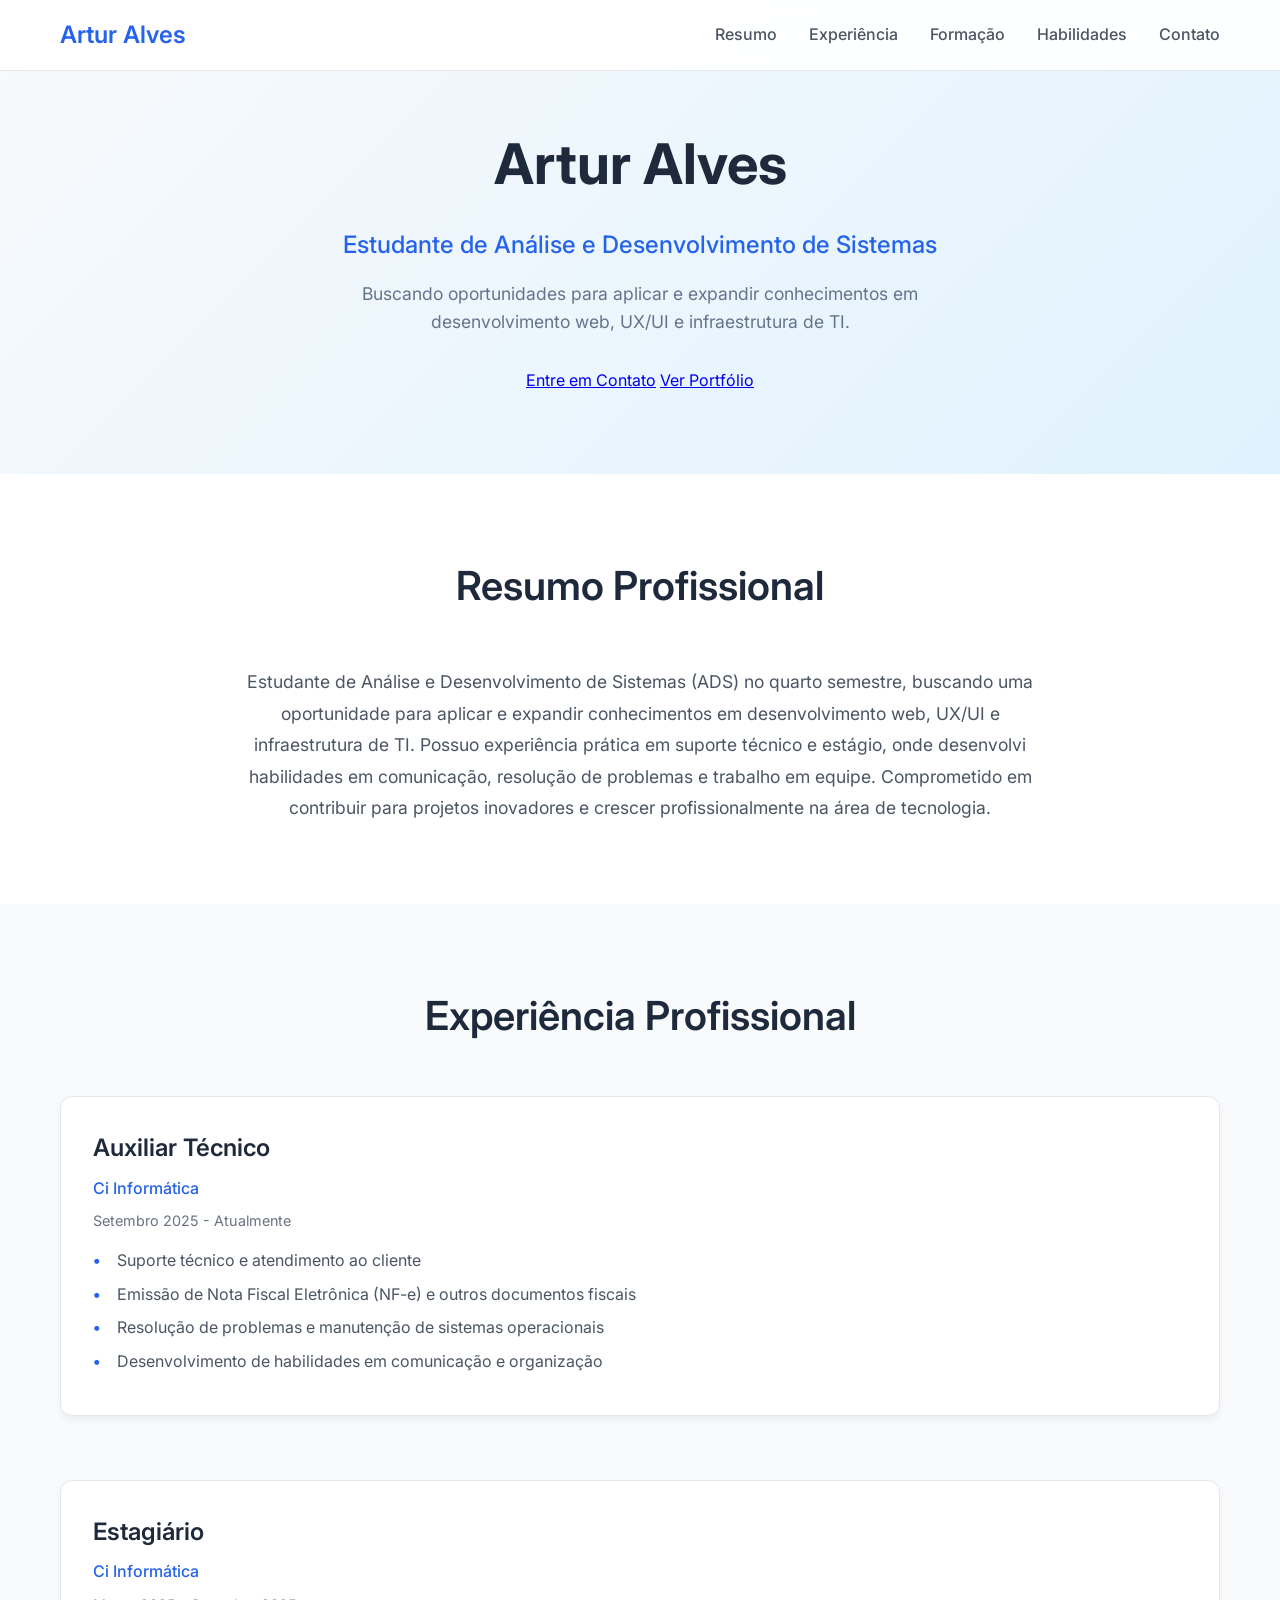
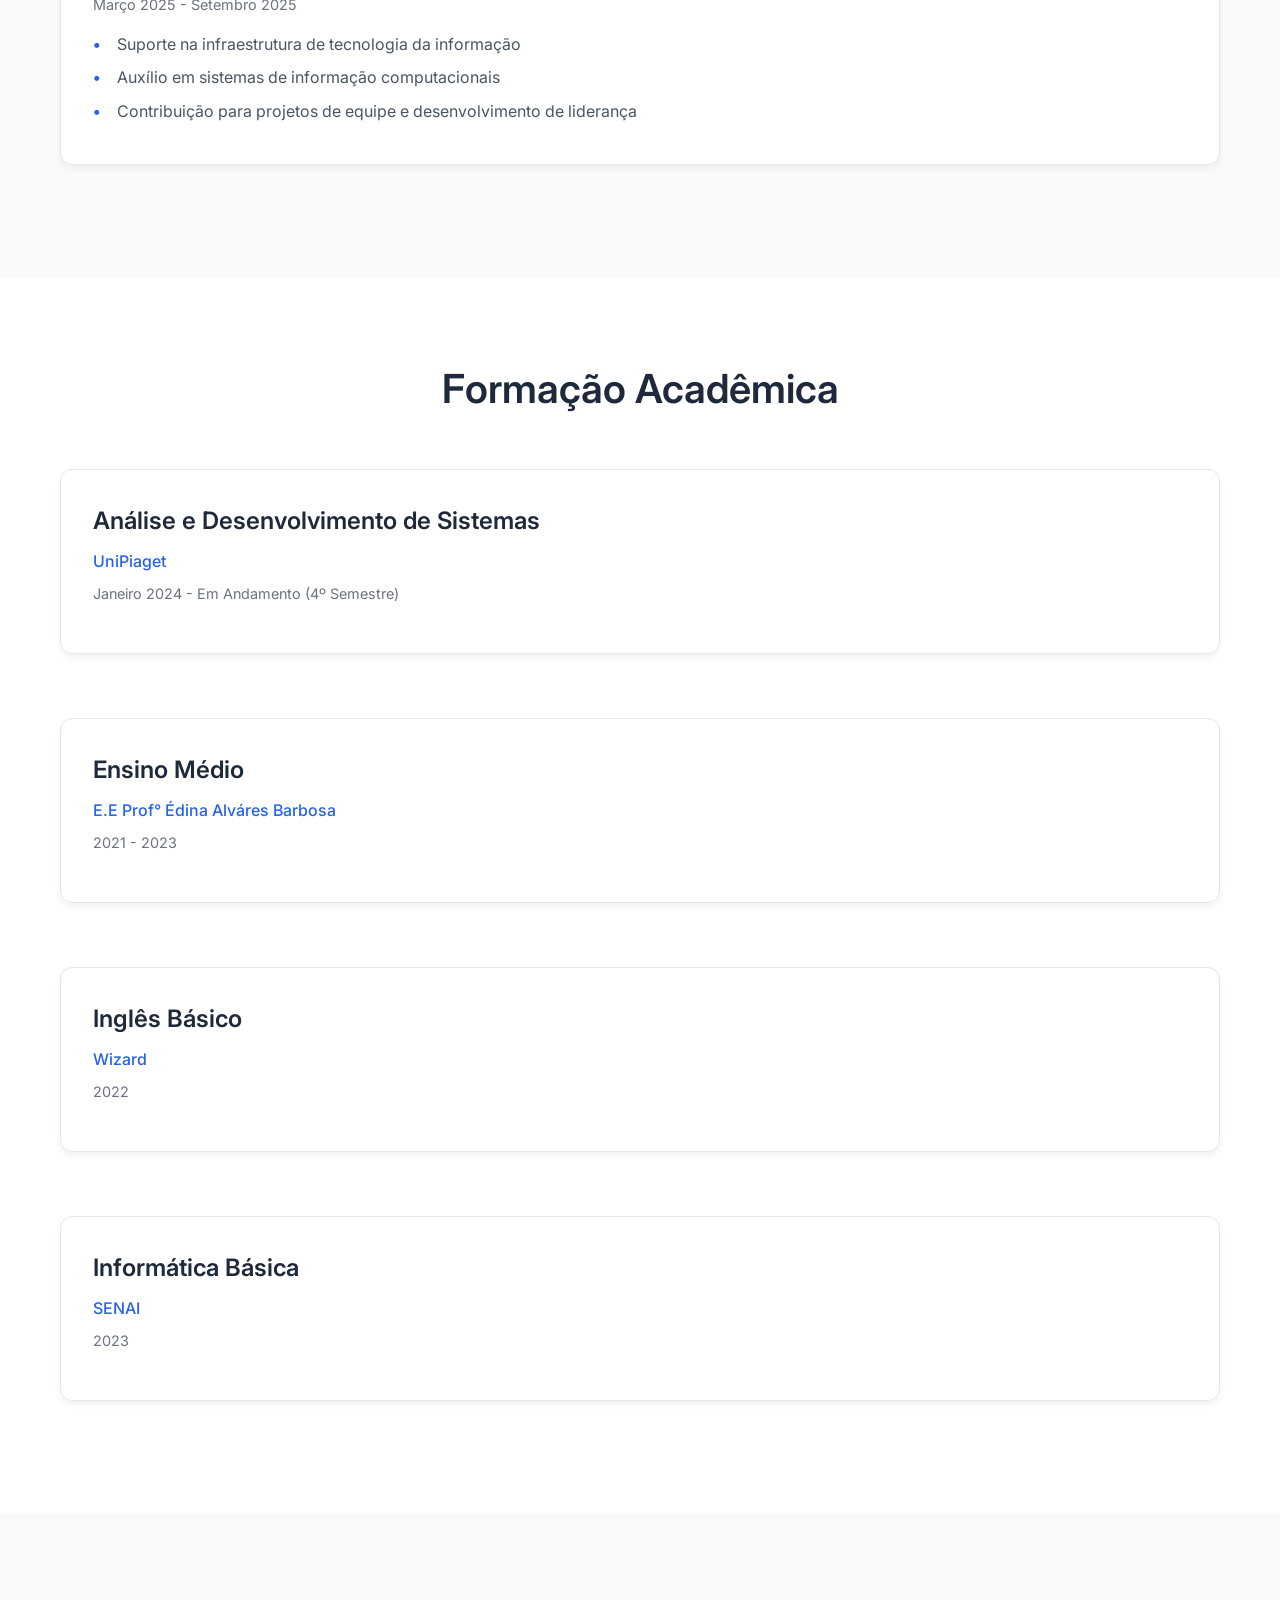
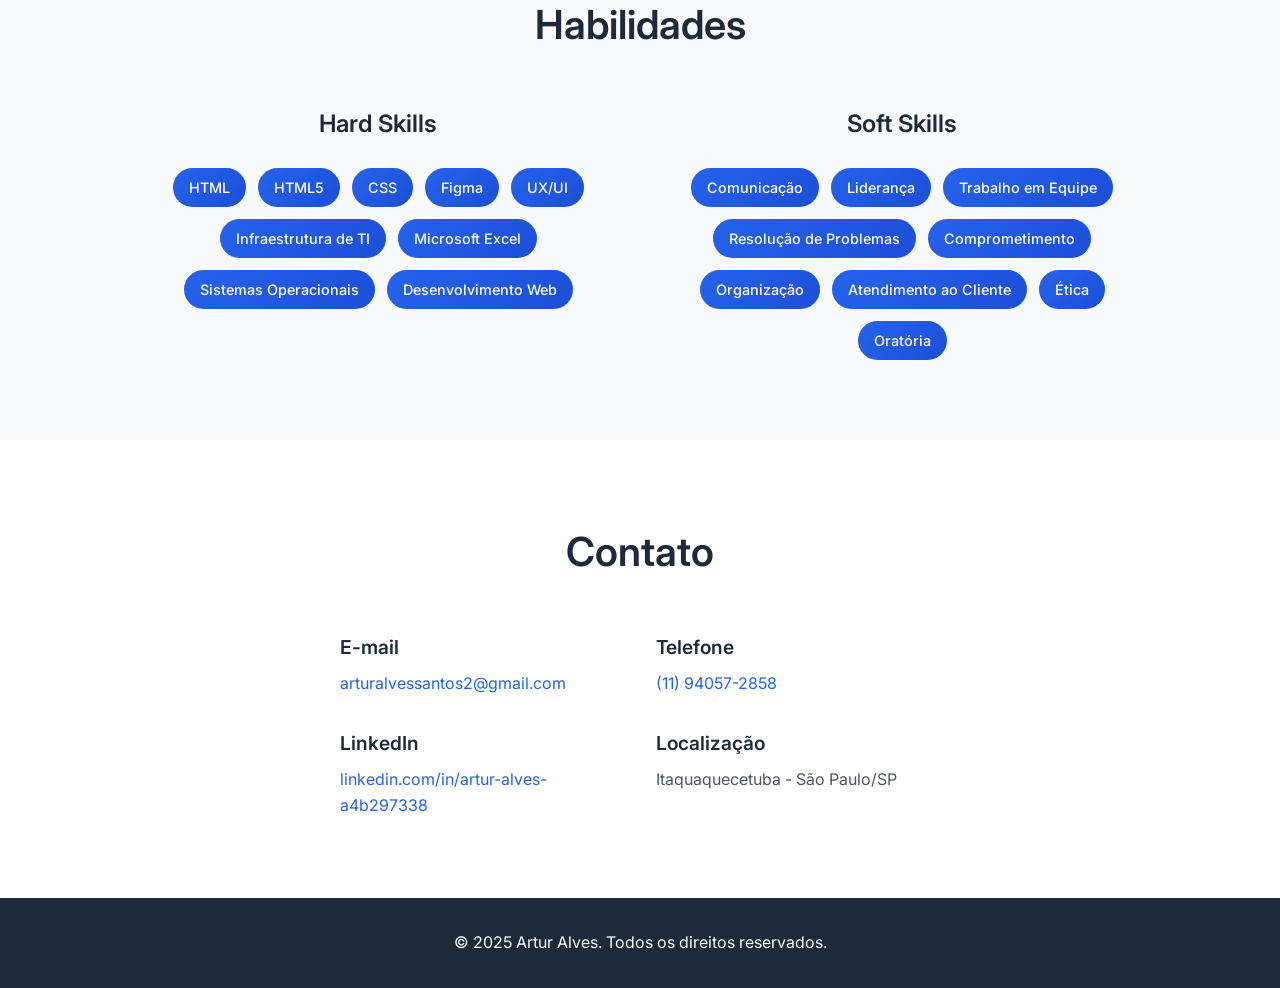
==== index.html @ bf8ddac0 "Adiciona favicon ao currículo" ====
<!DOCTYPE html>
<html lang="pt-BR">
<head>
    <meta charset="UTF-8">
    <meta name="viewport" content="width=device-width, initial-scale=1.0">
    <title>Artur Alves - Currículo</title>
    <link rel="stylesheet" href="styles.css">
    <link href="https://fonts.googleapis.com/css2?family=Inter:wght@300;400;500;600;700&display=swap" rel="stylesheet">
    <link rel="icon" type="image/png" href="favicon.png">
</head>
<body>
    <!-- Menu fixo -->
    <nav class="navbar">
        <div class="nav-container">
            <div class="nav-logo">
                <h2>Artur Alves</h2>
            </div>
            <ul class="nav-menu">
                <li class="nav-item">
                    <a href="#resumo" class="nav-link">Resumo</a>
                </li>
                <li class="nav-item">
                    <a href="#experiencia" class="nav-link">Experiência</a>
                </li>
                <li class="nav-item">
                    <a href="#formacao" class="nav-link">Formação</a>
                </li>
                <li class="nav-item">
                    <a href="#habilidades" class="nav-link">Habilidades</a>
                </li>
                <li class="nav-item">
                    <a href="#contato" class="nav-link">Contato</a>
                </li>
            </ul>
            <div class="hamburger">
                <span class="bar"></span>
                <span class="bar"></span>
                <span class="bar"></span>
            </div>
        </div>
    </nav>

    <!-- Hero Section -->
    <section class="hero">
        <div class="container">
            <div class="hero-content fade-in">
                <h1>Artur Alves</h1>
                <p class="hero-subtitle">Estudante de Análise e Desenvolvimento de Sistemas</p>
                <p class="hero-description">Buscando oportunidades para aplicar e expandir conhecimentos em desenvolvimento web, UX/UI e infraestrutura de TI.</p>
                <div class="botoes">
                    <a href="#contato" class="contato">Entre em Contato</a>
                    <a href="https://artur-source.github.io/portfolio-artur-novo/" target="_blank" class="portfolio">Ver Portfólio</a>
                </div>
        </div>
    </section>

    <!-- Resumo -->
    <section id="resumo" class="section">
        <div class="container">
            <h2 class="section-title fade-in">Resumo Profissional</h2>
            <div class="resume-content fade-in">
                <p>Estudante de Análise e Desenvolvimento de Sistemas (ADS) no quarto semestre, buscando uma oportunidade para aplicar e expandir conhecimentos em desenvolvimento web, UX/UI e infraestrutura de TI. Possuo experiência prática em suporte técnico e estágio, onde desenvolvi habilidades em comunicação, resolução de problemas e trabalho em equipe. Comprometido em contribuir para projetos inovadores e crescer profissionalmente na área de tecnologia.</p>
            </div>
        </div>
    </section>

    <!-- Experiência -->
    <section id="experiencia" class="section bg-light">
        <div class="container">
            <h2 class="section-title fade-in">Experiência Profissional</h2>
            <div class="experience-grid">
                <div class="card fade-in">
                    <div class="card-header">
                        <h3>Auxiliar Técnico</h3>
                        <span class="company">Ci Informática</span>
                        <span class="period">Setembro 2025 - Atualmente</span>
                    </div>
                    <div class="card-content">
                        <ul>
                            <li>Suporte técnico e atendimento ao cliente</li>
                            <li>Emissão de Nota Fiscal Eletrônica (NF-e) e outros documentos fiscais</li>
                            <li>Resolução de problemas e manutenção de sistemas operacionais</li>
                            <li>Desenvolvimento de habilidades em comunicação e organização</li>
                        </ul>
                    </div>
                </div>

                <div class="card fade-in">
                    <div class="card-header">
                        <h3>Estagiário</h3>
                        <span class="company">Ci Informática</span>
                        <span class="period">Março 2025 - Setembro 2025</span>
                    </div>
                    <div class="card-content">
                        <ul>
                            <li>Suporte na infraestrutura de tecnologia da informação</li>
                            <li>Auxílio em sistemas de informação computacionais</li>
                            <li>Contribuição para projetos de equipe e desenvolvimento de liderança</li>
                        </ul>
                    </div>
                </div>
            </div>
        </div>
    </section>

    <!-- Formação -->
    <section id="formacao" class="section">
        <div class="container">
            <h2 class="section-title fade-in">Formação Acadêmica</h2>
            <div class="education-grid">
                <div class="card fade-in">
                    <div class="card-header">
                        <h3>Análise e Desenvolvimento de Sistemas</h3>
                        <span class="institution">UniPiaget</span>
                        <span class="period">Janeiro 2024 - Em Andamento (4º Semestre)</span>
                    </div>
                </div>

                <div class="card fade-in">
                    <div class="card-header">
                        <h3>Ensino Médio</h3>
                        <span class="institution">E.E Prof° Édina Alváres Barbosa</span>
                        <span class="period">2021 - 2023</span>
                    </div>
                </div>

                <div class="card fade-in">
                    <div class="card-header">
                        <h3>Inglês Básico</h3>
                        <span class="institution">Wizard</span>
                        <span class="period">2022</span>
                    </div>
                </div>

                <div class="card fade-in">
                    <div class="card-header">
                        <h3>Informática Básica</h3>
                        <span class="institution">SENAI</span>
                        <span class="period">2023</span>
                    </div>
                </div>
            </div>
        </div>
    </section>

    <!-- Habilidades -->
    <section id="habilidades" class="section bg-light">
        <div class="container">
            <h2 class="section-title fade-in">Habilidades</h2>
            <div class="skills-container">
                <div class="skills-category fade-in">
                    <h3>Hard Skills</h3>
                    <div class="skills-grid">
                        <span class="skill-tag">HTML</span>
                        <span class="skill-tag">HTML5</span>
                        <span class="skill-tag">CSS</span>
                        <span class="skill-tag">Figma</span>
                        <span class="skill-tag">UX/UI</span>
                        <span class="skill-tag">Infraestrutura de TI</span>
                        <span class="skill-tag">Microsoft Excel</span>
                        <span class="skill-tag">Sistemas Operacionais</span>
                        <span class="skill-tag">Desenvolvimento Web</span>
                    </div>
                </div>

                <div class="skills-category fade-in">
                    <h3>Soft Skills</h3>
                    <div class="skills-grid">
                        <span class="skill-tag">Comunicação</span>
                        <span class="skill-tag">Liderança</span>
                        <span class="skill-tag">Trabalho em Equipe</span>
                        <span class="skill-tag">Resolução de Problemas</span>
                        <span class="skill-tag">Comprometimento</span>
                        <span class="skill-tag">Organização</span>
                        <span class="skill-tag">Atendimento ao Cliente</span>
                        <span class="skill-tag">Ética</span>
                        <span class="skill-tag">Oratória</span>
                    </div>
                </div>
            </div>
        </div>
    </section>

    <!-- Contato -->
    <section id="contato" class="section">
        <div class="container">
            <h2 class="section-title fade-in">Contato</h2>
            <div class="contact-content fade-in">
                <div class="contact-info">
                    <div class="contact-item">
                        <h3>E-mail</h3>
                        <a href="mailto:arturalvessantos2@gmail.com">arturalvessantos2@gmail.com</a>
                    </div>
                    <div class="contact-item">
                        <h3>Telefone</h3>
                        <a href="tel:+5511940572858">(11) 94057-2858</a>
                    </div>
                    <div class="contact-item">
                        <h3>LinkedIn</h3>
                        <a href="https://www.linkedin.com/in/artur-alves-a4b297338" target="_blank">linkedin.com/in/artur-alves-a4b297338</a>
                    </div>
                    <div class="contact-item">
                        <h3>Localização</h3>
                        <p>Itaquaquecetuba - São Paulo/SP</p>
                    </div>
                </div>
            </div>
        </div>
    </section>

    <!-- Rodapé -->
    <footer class="footer">
        <div class="container">
            <p>&copy; 2025 Artur Alves. Todos os direitos reservados.</p>
        </div>
    </footer>

    <script src="script.js"></script>
</body>
</html>


    <link rel="icon" type="image/png" href="favicon.png">
---- styles.css ----
/* Reset e configurações básicas */
* {
    margin: 0;
    padding: 0;
    box-sizing: border-box;
}

html {
    scroll-behavior: smooth;
}

body {
    font-family: 'Inter', -apple-system, BlinkMacSystemFont, 'Segoe UI', Roboto, sans-serif;
    line-height: 1.6;
    color: #333;
    background-color: #ffffff;
}

.container {
    max-width: 1200px;
    margin: 0 auto;
    padding: 0 20px;
}

/* Navbar */
.navbar {
    position: fixed;
    top: 0;
    width: 100%;
    background: rgba(255, 255, 255, 0.95);
    backdrop-filter: blur(10px);
    border-bottom: 1px solid #e5e7eb;
    z-index: 1000;
    transition: all 0.3s ease;
}

.nav-container {
    max-width: 1200px;
    margin: 0 auto;
    padding: 0 20px;
    display: flex;
    justify-content: space-between;
    align-items: center;
    height: 70px;
}

.nav-logo h2 {
    color: #2563eb;
    font-weight: 600;
    font-size: 1.5rem;
}

.nav-menu {
    display: flex;
    list-style: none;
    gap: 2rem;
}

.nav-link {
    text-decoration: none;
    color: #4b5563;
    font-weight: 500;
    transition: color 0.3s ease;
    position: relative;
}

.nav-link:hover {
    color: #2563eb;
}

.nav-link::after {
    content: '';
    position: absolute;
    width: 0;
    height: 2px;
    bottom: -5px;
    left: 0;
    background-color: #2563eb;
    transition: width 0.3s ease;
}

.nav-link:hover::after {
    width: 100%;
}

.hamburger {
    display: none;
    flex-direction: column;
    cursor: pointer;
}

.bar {
    width: 25px;
    height: 3px;
    background-color: #333;
    margin: 3px 0;
    transition: 0.3s;
}

/* Hero Section */
.hero {
    background: linear-gradient(135deg, #f8fafc 0%, #e0f2fe 100%);
    padding: 120px 0 80px;
    text-align: center;
}

.hero-content h1 {
    font-size: 3.5rem;
    font-weight: 700;
    color: #1e293b;
    margin-bottom: 1rem;
}

.hero-subtitle {
    font-size: 1.5rem;
    color: #2563eb;
    font-weight: 500;
    margin-bottom: 1rem;
}

.hero-description {
    font-size: 1.1rem;
    color: #64748b;
    max-width: 600px;
    margin: 0 auto 2rem;
}



/* Sections */
.section {
    padding: 80px 0;
}

.bg-light {
    background-color: #f8fafc;
}

.section-title {
    font-size: 2.5rem;
    font-weight: 600;
    text-align: center;
    margin-bottom: 3rem;
    color: #1e293b;
}

/* Resume Section */
.resume-content {
    max-width: 800px;
    margin: 0 auto;
    text-align: center;
}

.resume-content p {
    font-size: 1.1rem;
    line-height: 1.8;
    color: #4b5563;
}

/* Cards */
.card {
    background: white;
    border-radius: 12px;
    padding: 2rem;
    box-shadow: 0 4px 6px rgba(0, 0, 0, 0.05);
    border: 1px solid #e5e7eb;
    transition: all 0.3s ease;
    margin-bottom: 2rem;
}

.card:hover {
    transform: translateY(-5px);
    box-shadow: 0 10px 25px rgba(0, 0, 0, 0.1);
}

.card-header h3 {
    font-size: 1.5rem;
    font-weight: 600;
    color: #1e293b;
    margin-bottom: 0.5rem;
}

.company, .institution {
    display: block;
    color: #2563eb;
    font-weight: 500;
    margin-bottom: 0.5rem;
}

.period {
    display: block;
    color: #6b7280;
    font-size: 0.9rem;
    margin-bottom: 1rem;
}

.card-content ul {
    list-style: none;
    padding-left: 0;
}

.card-content li {
    position: relative;
    padding-left: 1.5rem;
    margin-bottom: 0.5rem;
    color: #4b5563;
}

.card-content li::before {
    content: '•';
    color: #2563eb;
    position: absolute;
    left: 0;
    font-weight: bold;
}

/* Experience and Education Grids */
.experience-grid, .education-grid {
    display: grid;
    gap: 2rem;
}

/* Skills */
.skills-container {
    display: grid;
    grid-template-columns: 1fr 1fr;
    gap: 3rem;
    max-width: 1000px;
    margin: 0 auto;
}

.skills-category h3 {
    font-size: 1.5rem;
    font-weight: 600;
    color: #1e293b;
    margin-bottom: 1.5rem;
    text-align: center;
}

.skills-grid {
    display: flex;
    flex-wrap: wrap;
    gap: 0.75rem;
    justify-content: center;
}

.skill-tag {
    background: linear-gradient(135deg, #2563eb, #1d4ed8);
    color: white;
    padding: 8px 16px;
    border-radius: 20px;
    font-size: 0.9rem;
    font-weight: 500;
    transition: all 0.3s ease;
}

.skill-tag:hover {
    transform: translateY(-2px);
    box-shadow: 0 4px 12px rgba(37, 99, 235, 0.3);
}

/* Contact */
.contact-content {
    max-width: 600px;
    margin: 0 auto;
}

.contact-info {
    display: grid;
    grid-template-columns: 1fr 1fr;
    gap: 2rem;
}

.contact-item h3 {
    font-size: 1.2rem;
    font-weight: 600;
    color: #1e293b;
    margin-bottom: 0.5rem;
}

.contact-item a {
    color: #2563eb;
    text-decoration: none;
    transition: color 0.3s ease;
}

.contact-item a:hover {
    color: #1d4ed8;
    text-decoration: underline;
}

.contact-item p {
    color: #4b5563;
}

/* Footer */
.footer {
    background-color: #1e293b;
    color: white;
    text-align: center;
    padding: 2rem 0;
}

/* Animations */
.fade-in {
    opacity: 0;
    transform: translateY(30px);
    transition: all 0.6s ease;
}

.fade-in.visible {
    opacity: 1;
    transform: translateY(0);
}

/* Responsive Design */
@media (max-width: 768px) {
    .hamburger {
        display: flex;
    }

    .nav-menu {
        position: fixed;
        left: -100%;
        top: 70px;
        flex-direction: column;
        background-color: white;
        width: 100%;
        text-align: center;
        transition: 0.3s;
        box-shadow: 0 10px 27px rgba(0, 0, 0, 0.05);
        padding: 2rem 0;
    }

    .nav-menu.active {
        left: 0;
    }

    .nav-item {
        margin: 1rem 0;
    }

    .hamburger.active .bar:nth-child(2) {
        opacity: 0;
    }

    .hamburger.active .bar:nth-child(1) {
        transform: translateY(8px) rotate(45deg);
    }

    .hamburger.active .bar:nth-child(3) {
        transform: translateY(-8px) rotate(-45deg);
    }

    .hero-content h1 {
        font-size: 2.5rem;
    }

    .hero-subtitle {
        font-size: 1.2rem;
    }

    .section-title {
        font-size: 2rem;
    }

    .skills-container {
        grid-template-columns: 1fr;
        gap: 2rem;
    }

    .contact-info {
        grid-template-columns: 1fr;
        gap: 1.5rem;
    }

    .card {
        padding: 1.5rem;
    }
}

@media (max-width: 480px) {
    .container {
        padding: 0 15px;
    }

    .hero {
        padding: 100px 0 60px;
    }

    .hero-content h1 {
        font-size: 2rem;
    }

    .section {
        padding: 60px 0;
    }

    .section-title {
        font-size: 1.8rem;
        margin-bottom: 2rem;
    }

    .card {
        padding: 1rem;
    }

    .skills-grid {
        justify-content: flex-start;
    }.hero-buttons {
  display: flex;
  justify-content: center;
  gap: 12px;
  flex-wrap: wrap;
}

.hero-buttons a {
  flex: 1;
  min-width: 160px;
  max-width: 220px;
}



.hero-buttons {
  display: flex;
  justify-content: center;
  gap: 12px;
  flex-wrap: wrap;
}

.hero-buttons a {
  flex: 1;
  min-width: 160px;
  max-width: 220px;
}



.botoes {
  display: flex;
  flex-wrap: wrap;
  justify-content: center;
  gap: 12px;
}

.botoes a {
  min-width: 160px;
  text-align: center;
  padding: 12px 18px;
  border-radius: 8px;
  font-size: 16px;
  font-weight: 500;
  text-decoration: none;
  transition: 0.3s;
}

.botoes a.contato {
  background: #2563eb;
  color: #fff;
}

.botoes a.portfolio {
  border: 2px solid #2563eb;
  color: #2563eb;
}
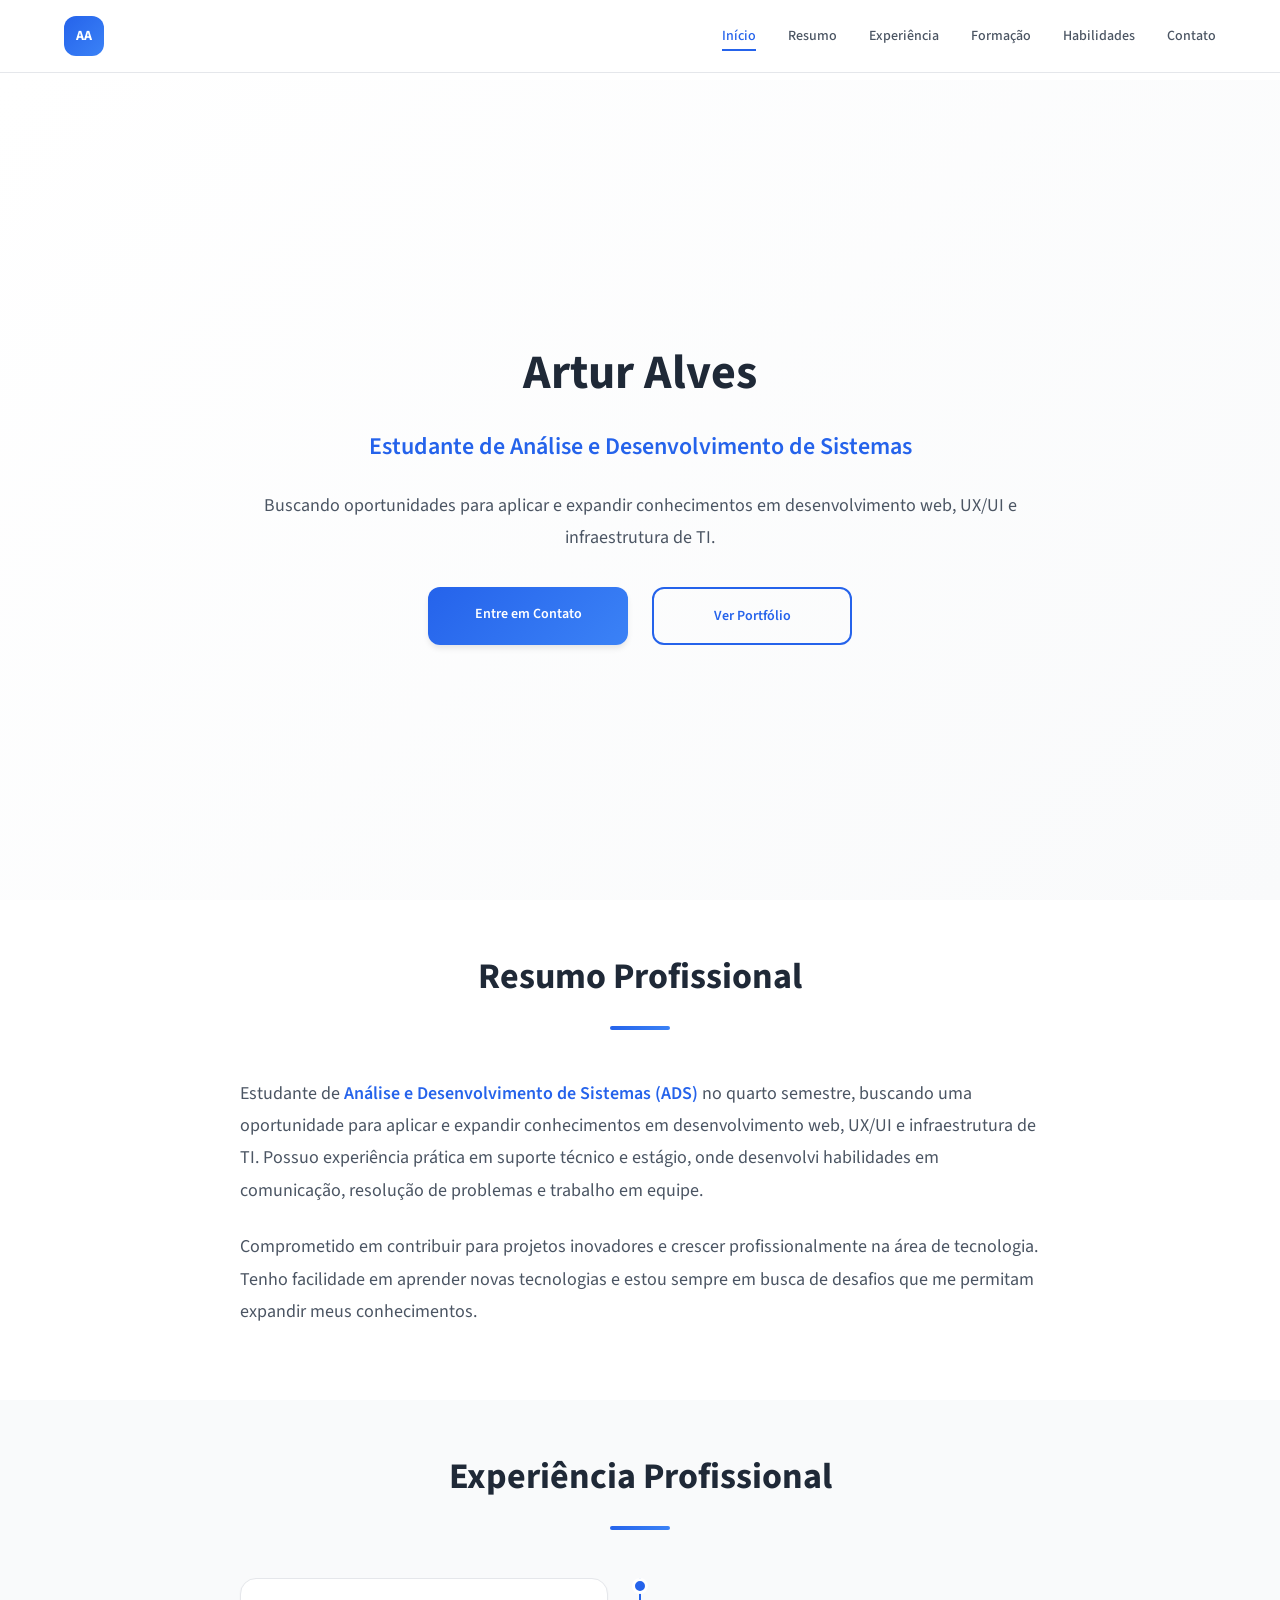
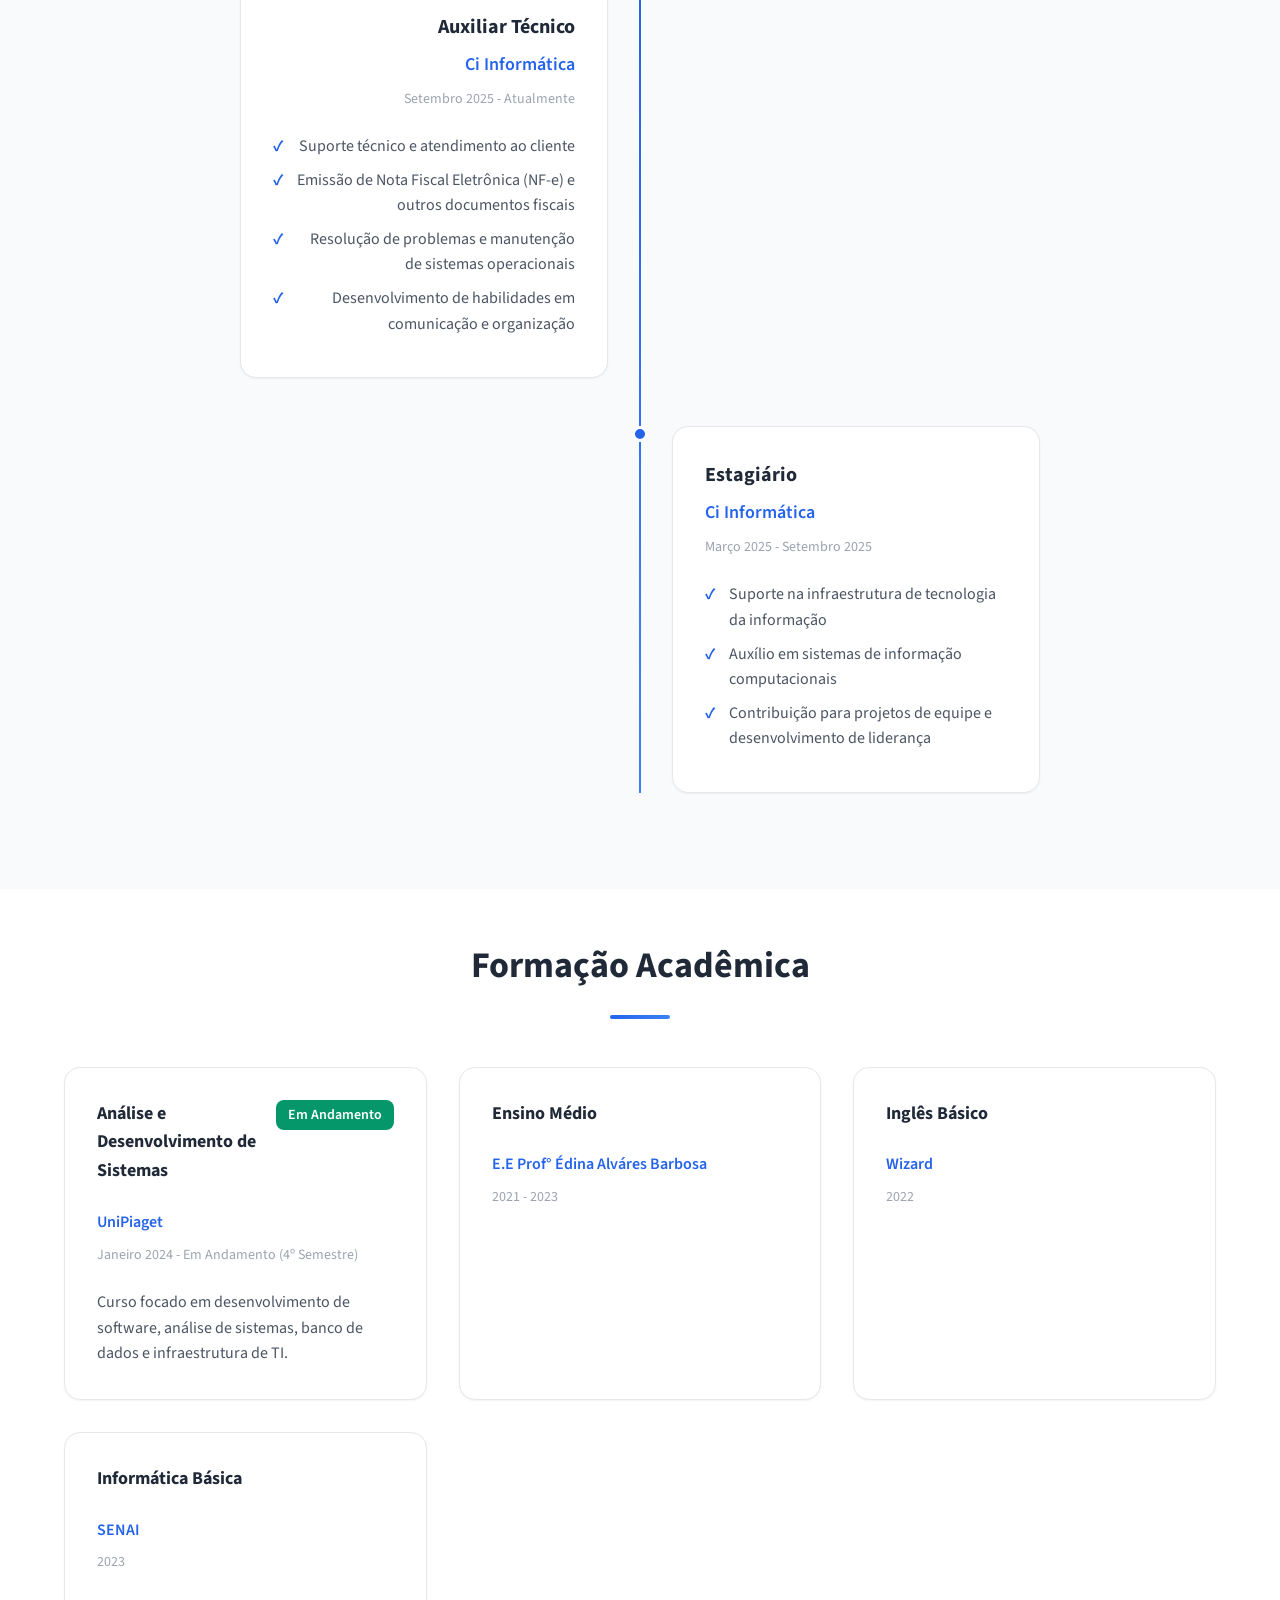
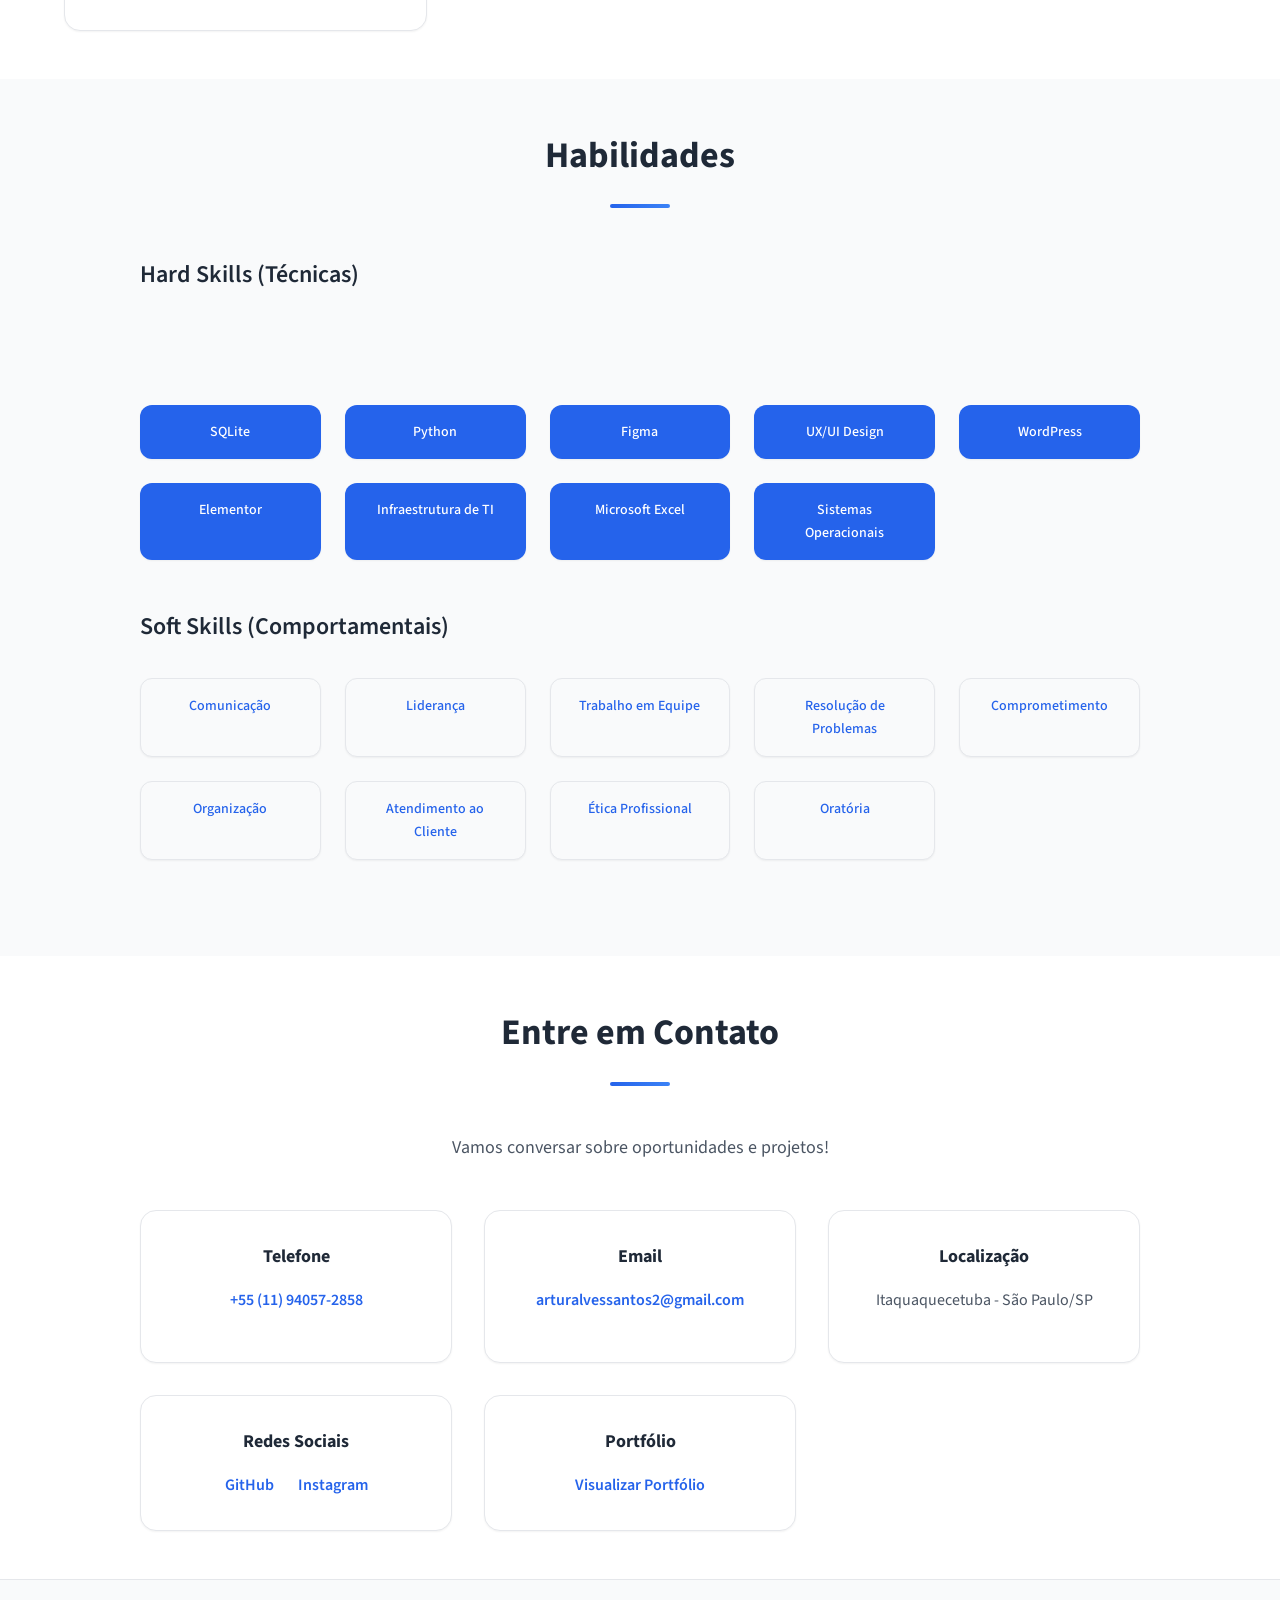
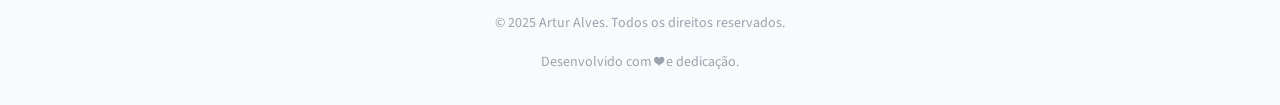
==== commit 598442f1: "Ajustes no currículo conforme arquivo ZIP fornecido" ====
--- a/index.html
+++ b/index.html
@@ -3,80 +3,105 @@
 <head>
     <meta charset="UTF-8">
     <meta name="viewport" content="width=device-width, initial-scale=1.0">
-    <title>Artur Alves - Currículo</title>
-    <link rel="stylesheet" href="styles.css">
-    <link href="https://fonts.googleapis.com/css2?family=Inter:wght@300;400;500;600;700&display=swap" rel="stylesheet">
-    <link rel="icon" type="image/png" href="favicon.png">
+    <meta name="description" content="Currículo de Artur Alves - Estudante de Análise e Desenvolvimento de Sistemas | Desenvolvedor Web">
+    <meta name="keywords" content="Currículo, Artur Alves, Desenvolvedor, ADS, Web Development, HTML, CSS, PHP">
+    <meta name="author" content="Artur Alves">
+    <title>Artur Alves - Currículo | Desenvolvedor Web</title>
+    
+    <!-- Importação de Fontes Google -->
+    <link href="https://fonts.googleapis.com/css2?family=Inter:wght@400;600;700&family=Source+Sans+3:wght@300;400;600&display=swap" rel="stylesheet">
+    
+    <!-- Estilos CSS -->
+    <link rel="stylesheet" href="curriculo-styles.css">
+    <link rel="stylesheet" href="portfolio-animations.css">
 </head>
 <body>
-    <!-- Menu fixo -->
-    <nav class="navbar">
-        <div class="nav-container">
-            <div class="nav-logo">
-                <h2>Artur Alves</h2>
-            </div>
-            <ul class="nav-menu">
-                <li class="nav-item">
+    <!-- ================================================================
+         HEADER FIXO COM NAVEGAÇÃO
+         ================================================================ -->
+    <header class="header">
+        <div class="container">
+            <div class="header-content">
+                <!-- Logo Minimalista -->
+                <a href="#inicio" class="logo">
+                    <span class="logo-text">AA</span>
+                </a>
+                
+                <!-- Botão Menu Hamburger (Mobile) -->
+                <button class="menu-toggle" aria-label="Abrir menu de navegação">
+                    <span></span>
+                    <span></span>
+                    <span></span>
+                </button>
+                
+                <!-- Navegação Principal -->
+                <nav class="nav">
+                    <a href="#inicio" class="nav-link">Início</a>
                     <a href="#resumo" class="nav-link">Resumo</a>
-                </li>
-                <li class="nav-item">
                     <a href="#experiencia" class="nav-link">Experiência</a>
-                </li>
-                <li class="nav-item">
                     <a href="#formacao" class="nav-link">Formação</a>
-                </li>
-                <li class="nav-item">
                     <a href="#habilidades" class="nav-link">Habilidades</a>
-                </li>
-                <li class="nav-item">
                     <a href="#contato" class="nav-link">Contato</a>
-                </li>
-            </ul>
-            <div class="hamburger">
-                <span class="bar"></span>
-                <span class="bar"></span>
-                <span class="bar"></span>
-            </div>
-        </div>
-    </nav>
-
-    <!-- Hero Section -->
-    <section class="hero">
-        <div class="container">
-            <div class="hero-content fade-in">
-                <h1>Artur Alves</h1>
+                </nav>
+            </div>
+        </div>
+    </header>
+
+    <!-- ================================================================
+         SEÇÃO HERO (Apresentação Principal)
+         ================================================================ -->
+    <section id="inicio" class="hero">
+        <div class="container">
+            <div class="hero-content">
+                <h1 class="hero-title">Artur Alves</h1>
                 <p class="hero-subtitle">Estudante de Análise e Desenvolvimento de Sistemas</p>
-                <p class="hero-description">Buscando oportunidades para aplicar e expandir conhecimentos em desenvolvimento web, UX/UI e infraestrutura de TI.</p>
-                <div class="botoes">
-                    <a href="#contato" class="contato">Entre em Contato</a>
-                    <a href="https://artur-source.github.io/portfolio-artur-novo/" target="_blank" class="portfolio">Ver Portfólio</a>
-                </div>
-        </div>
-    </section>
-
-    <!-- Resumo -->
-    <section id="resumo" class="section">
-        <div class="container">
-            <h2 class="section-title fade-in">Resumo Profissional</h2>
-            <div class="resume-content fade-in">
-                <p>Estudante de Análise e Desenvolvimento de Sistemas (ADS) no quarto semestre, buscando uma oportunidade para aplicar e expandir conhecimentos em desenvolvimento web, UX/UI e infraestrutura de TI. Possuo experiência prática em suporte técnico e estágio, onde desenvolvi habilidades em comunicação, resolução de problemas e trabalho em equipe. Comprometido em contribuir para projetos inovadores e crescer profissionalmente na área de tecnologia.</p>
-            </div>
-        </div>
-    </section>
-
-    <!-- Experiência -->
-    <section id="experiencia" class="section bg-light">
-        <div class="container">
-            <h2 class="section-title fade-in">Experiência Profissional</h2>
-            <div class="experience-grid">
-                <div class="card fade-in">
-                    <div class="card-header">
+                <p class="hero-description">
+                    Buscando oportunidades para aplicar e expandir conhecimentos em desenvolvimento web, UX/UI e infraestrutura de TI.
+                </p>
+                
+                <!-- Call-to-Action -->
+                <div class="hero-cta">
+                    <a href="#contato" class="btn btn-primary">Entre em Contato</a>
+                    <a href="https://artur-source.github.io/portfolio-artur-novo/" class="btn btn-secondary" target="_blank" rel="noopener noreferrer">Ver Portfólio</a>
+                </div>
+            </div>
+        </div>
+    </section>
+
+    <!-- ================================================================
+         SEÇÃO RESUMO PROFISSIONAL
+         ================================================================ -->
+    <section id="resumo" class="resumo">
+        <div class="container">
+            <h2 class="section-title">Resumo Profissional</h2>
+            
+            <div class="resumo-content">
+                <p>
+                    Estudante de <strong>Análise e Desenvolvimento de Sistemas (ADS)</strong> no quarto semestre, buscando uma oportunidade para aplicar e expandir conhecimentos em desenvolvimento web, UX/UI e infraestrutura de TI. Possuo experiência prática em suporte técnico e estágio, onde desenvolvi habilidades em comunicação, resolução de problemas e trabalho em equipe.
+                </p>
+                <p>
+                    Comprometido em contribuir para projetos inovadores e crescer profissionalmente na área de tecnologia. Tenho facilidade em aprender novas tecnologias e estou sempre em busca de desafios que me permitam expandir meus conhecimentos.
+                </p>
+            </div>
+        </div>
+    </section>
+
+    <!-- ================================================================
+         SEÇÃO EXPERIÊNCIA PROFISSIONAL
+         ================================================================ -->
+    <section id="experiencia" class="experiencia">
+        <div class="container">
+            <h2 class="section-title">Experiência Profissional</h2>
+            
+            <div class="timeline">
+                <!-- Experiência 1 -->
+                <div class="timeline-item">
+                    <div class="timeline-marker"></div>
+                    <div class="timeline-content">
                         <h3>Auxiliar Técnico</h3>
-                        <span class="company">Ci Informática</span>
-                        <span class="period">Setembro 2025 - Atualmente</span>
-                    </div>
-                    <div class="card-content">
-                        <ul>
+                        <p class="empresa">Ci Informática</p>
+                        <p class="periodo">Setembro 2025 - Atualmente</p>
+                        <ul class="responsabilidades">
                             <li>Suporte técnico e atendimento ao cliente</li>
                             <li>Emissão de Nota Fiscal Eletrônica (NF-e) e outros documentos fiscais</li>
                             <li>Resolução de problemas e manutenção de sistemas operacionais</li>
@@ -85,14 +110,14 @@
                     </div>
                 </div>
 
-                <div class="card fade-in">
-                    <div class="card-header">
+                <!-- Experiência 2 -->
+                <div class="timeline-item">
+                    <div class="timeline-marker"></div>
+                    <div class="timeline-content">
                         <h3>Estagiário</h3>
-                        <span class="company">Ci Informática</span>
-                        <span class="period">Março 2025 - Setembro 2025</span>
-                    </div>
-                    <div class="card-content">
-                        <ul>
+                        <p class="empresa">Ci Informática</p>
+                        <p class="periodo">Março 2025 - Setembro 2025</p>
+                        <ul class="responsabilidades">
                             <li>Suporte na infraestrutura de tecnologia da informação</li>
                             <li>Auxílio em sistemas de informação computacionais</li>
                             <li>Contribuição para projetos de equipe e desenvolvimento de liderança</li>
@@ -103,122 +128,154 @@
         </div>
     </section>
 
-    <!-- Formação -->
-    <section id="formacao" class="section">
-        <div class="container">
-            <h2 class="section-title fade-in">Formação Acadêmica</h2>
-            <div class="education-grid">
-                <div class="card fade-in">
-                    <div class="card-header">
+    <!-- ================================================================
+         SEÇÃO FORMAÇÃO ACADÊMICA
+         ================================================================ -->
+    <section id="formacao" class="formacao">
+        <div class="container">
+            <h2 class="section-title">Formação Acadêmica</h2>
+            
+            <div class="formacao-grid">
+                <!-- Formação 1 -->
+                <div class="formacao-card">
+                    <div class="formacao-header">
                         <h3>Análise e Desenvolvimento de Sistemas</h3>
-                        <span class="institution">UniPiaget</span>
-                        <span class="period">Janeiro 2024 - Em Andamento (4º Semestre)</span>
-                    </div>
-                </div>
-
-                <div class="card fade-in">
-                    <div class="card-header">
+                        <span class="formacao-badge">Em Andamento</span>
+                    </div>
+                    <p class="instituicao">UniPiaget</p>
+                    <p class="periodo">Janeiro 2024 - Em Andamento (4º Semestre)</p>
+                    <p class="descricao">Curso focado em desenvolvimento de software, análise de sistemas, banco de dados e infraestrutura de TI.</p>
+                </div>
+
+                <!-- Formação 2 -->
+                <div class="formacao-card">
+                    <div class="formacao-header">
                         <h3>Ensino Médio</h3>
-                        <span class="institution">E.E Prof° Édina Alváres Barbosa</span>
-                        <span class="period">2021 - 2023</span>
-                    </div>
-                </div>
-
-                <div class="card fade-in">
-                    <div class="card-header">
+                    </div>
+                    <p class="instituicao">E.E Prof° Édina Alváres Barbosa</p>
+                    <p class="periodo">2021 - 2023</p>
+                </div>
+
+                <!-- Formação 3 -->
+                <div class="formacao-card">
+                    <div class="formacao-header">
                         <h3>Inglês Básico</h3>
-                        <span class="institution">Wizard</span>
-                        <span class="period">2022</span>
-                    </div>
-                </div>
-
-                <div class="card fade-in">
-                    <div class="card-header">
+                    </div>
+                    <p class="instituicao">Wizard</p>
+                    <p class="periodo">2022</p>
+                </div>
+
+                <!-- Formação 4 -->
+                <div class="formacao-card">
+                    <div class="formacao-header">
                         <h3>Informática Básica</h3>
-                        <span class="institution">SENAI</span>
-                        <span class="period">2023</span>
-                    </div>
-                </div>
-            </div>
-        </div>
-    </section>
-
-    <!-- Habilidades -->
-    <section id="habilidades" class="section bg-light">
-        <div class="container">
-            <h2 class="section-title fade-in">Habilidades</h2>
-            <div class="skills-container">
-                <div class="skills-category fade-in">
-                    <h3>Hard Skills</h3>
+                    </div>
+                    <p class="instituicao">SENAI</p>
+                    <p class="periodo">2023</p>
+                </div>
+            </div>
+        </div>
+    </section>
+
+    <!-- ================================================================
+         SEÇÃO HABILIDADES
+         ================================================================ -->
+    <section id="habilidades" class="habilidades">
+        <div class="container">
+            <h2 class="section-title">Habilidades</h2>
+            
+            <div class="habilidades-container">
+                <!-- Hard Skills -->
+                <div class="habilidades-grupo">
+                    <h3 class="habilidades-titulo">Hard Skills (Técnicas)</h3>
                     <div class="skills-grid">
-                        <span class="skill-tag">HTML</span>
-                        <span class="skill-tag">HTML5</span>
-                        <span class="skill-tag">CSS</span>
-                        <span class="skill-tag">Figma</span>
-                        <span class="skill-tag">UX/UI</span>
-                        <span class="skill-tag">Infraestrutura de TI</span>
-                        <span class="skill-tag">Microsoft Excel</span>
-                        <span class="skill-tag">Sistemas Operacionais</span>
-                        <span class="skill-tag">Desenvolvimento Web</span>
-                    </div>
-                </div>
-
-                <div class="skills-category fade-in">
-                    <h3>Soft Skills</h3>
+                        <div class="skill-tag">HTML5</div>
+                        <div class="skill-tag">CSS3</div>
+                        <div class="skill-tag">JavaScript</div>
+                        <div class="skill-tag">PHP</div>
+                        <div class="skill-tag">MySQL</div>
+                        <div class="skill-tag">SQLite</div>
+                        <div class="skill-tag">Python</div>
+                        <div class="skill-tag">Figma</div>
+                        <div class="skill-tag">UX/UI Design</div>
+                        <div class="skill-tag">WordPress</div>
+                        <div class="skill-tag">Elementor</div>
+                        <div class="skill-tag">Infraestrutura de TI</div>
+                        <div class="skill-tag">Microsoft Excel</div>
+                        <div class="skill-tag">Sistemas Operacionais</div>
+                    </div>
+                </div>
+
+                <!-- Soft Skills -->
+                <div class="habilidades-grupo">
+                    <h3 class="habilidades-titulo">Soft Skills (Comportamentais)</h3>
                     <div class="skills-grid">
-                        <span class="skill-tag">Comunicação</span>
-                        <span class="skill-tag">Liderança</span>
-                        <span class="skill-tag">Trabalho em Equipe</span>
-                        <span class="skill-tag">Resolução de Problemas</span>
-                        <span class="skill-tag">Comprometimento</span>
-                        <span class="skill-tag">Organização</span>
-                        <span class="skill-tag">Atendimento ao Cliente</span>
-                        <span class="skill-tag">Ética</span>
-                        <span class="skill-tag">Oratória</span>
-                    </div>
-                </div>
-            </div>
-        </div>
-    </section>
-
-    <!-- Contato -->
-    <section id="contato" class="section">
-        <div class="container">
-            <h2 class="section-title fade-in">Contato</h2>
-            <div class="contact-content fade-in">
-                <div class="contact-info">
-                    <div class="contact-item">
-                        <h3>E-mail</h3>
-                        <a href="mailto:arturalvessantos2@gmail.com">arturalvessantos2@gmail.com</a>
-                    </div>
-                    <div class="contact-item">
-                        <h3>Telefone</h3>
-                        <a href="tel:+5511940572858">(11) 94057-2858</a>
-                    </div>
-                    <div class="contact-item">
-                        <h3>LinkedIn</h3>
-                        <a href="https://www.linkedin.com/in/artur-alves-a4b297338" target="_blank">linkedin.com/in/artur-alves-a4b297338</a>
-                    </div>
-                    <div class="contact-item">
-                        <h3>Localização</h3>
-                        <p>Itaquaquecetuba - São Paulo/SP</p>
-                    </div>
-                </div>
-            </div>
-        </div>
-    </section>
-
-    <!-- Rodapé -->
+                        <div class="skill-tag soft">Comunicação</div>
+                        <div class="skill-tag soft">Liderança</div>
+                        <div class="skill-tag soft">Trabalho em Equipe</div>
+                        <div class="skill-tag soft">Resolução de Problemas</div>
+                        <div class="skill-tag soft">Comprometimento</div>
+                        <div class="skill-tag soft">Organização</div>
+                        <div class="skill-tag soft">Atendimento ao Cliente</div>
+                        <div class="skill-tag soft">Ética Profissional</div>
+                        <div class="skill-tag soft">Oratória</div>
+                    </div>
+                </div>
+            </div>
+        </div>
+    </section>
+
+    <!-- ================================================================
+         SEÇÃO CONTATO
+         ================================================================ -->
+    <section id="contato" class="contato">
+        <div class="container">
+            <h2 class="section-title">Entre em Contato</h2>
+            <p class="contact-subtitle">Vamos conversar sobre oportunidades e projetos!</p>
+            
+            <div class="contact-grid">
+                <div class="contact-item">
+                    <h4>Telefone</h4>
+                    <a href="tel:+5511940572858">+55 (11) 94057-2858</a>
+                </div>
+                
+                <div class="contact-item">
+                    <h4>Email</h4>
+                    <a href="mailto:arturalvessantos2@gmail.com">arturalvessantos2@gmail.com</a>
+                </div>
+                
+                <div class="contact-item">
+                    <h4>Localização</h4>
+                    <p>Itaquaquecetuba - São Paulo/SP</p>
+                </div>
+
+                <div class="contact-item">
+                    <h4>Redes Sociais</h4>
+                    <div class="social-links">
+                        <a href="https://github.com/artur-source" target="_blank" rel="noopener noreferrer">GitHub</a>
+                        <a href="https://instagram.com/oalves.sant" target="_blank" rel="noopener noreferrer">Instagram</a>
+                    </div>
+                </div>
+
+                <div class="contact-item">
+                    <h4>Portfólio</h4>
+                    <a href="https://artur-source.github.io/portfolio-artur-novo/" target="_blank" rel="noopener noreferrer">Visualizar Portfólio</a>
+                </div>
+            </div>
+        </div>
+    </section>
+
+    <!-- ================================================================
+         FOOTER
+         ================================================================ -->
     <footer class="footer">
         <div class="container">
             <p>&copy; 2025 Artur Alves. Todos os direitos reservados.</p>
+            <p class="footer-note">Desenvolvido com <span class="heart">❤️</span> e dedicação.</p>
         </div>
     </footer>
 
-    <script src="script.js"></script>
+    <!-- Scripts -->
+    <script src="curriculo-script.js"></script>
 </body>
 </html>
-
-
-    <link rel="icon" type="image/png" href="favicon.png">
-
--- a/curriculo-styles.css
+++ b/curriculo-styles.css
@@ -0,0 +1,807 @@
+/* ====================================================================
+   CURRÍCULO PROFISSIONAL - ESTILOS COMPLETOS
+   Autor: PortfolioPro | Versão: 1.0.0
+   ==================================================================== */
+
+/* ====================================================================
+   1. RESET E VARIÁVEIS CSS (Compartilhadas com Portfólio)
+   ==================================================================== */
+
+* {
+    margin: 0;
+    padding: 0;
+    box-sizing: border-box;
+}
+
+:root {
+    /* Cores Primárias (Azul: Confiança, Tecnologia) */
+    --color-primary: #2563EB;
+    --color-primary-light: #3B82F6;
+    --color-primary-dark: #1D4ED8;
+
+    /* Cores Neutras */
+    --color-text-dark: #1F2937;
+    --color-text-medium: #4B5563;
+    --color-text-light: #9CA3AF;
+
+    /* Fundo (Modo Claro) */
+    --color-background: #FFFFFF;
+    --color-surface: #F9FAFB;
+    --color-border: #E5E7EB;
+
+    /* Cores de Feedback */
+    --color-success: #059669;
+    --color-warning: #F59E0B;
+    --color-error: #EF4444;
+
+    /* Tipografia */
+    --font-family-heading: 'Inter', sans-serif;
+    --font-family-body: 'Source Sans 3', sans-serif;
+
+    /* Tamanhos */
+    --font-size-base: 1rem;
+    --font-size-sm: 0.875rem;
+    --font-size-lg: 1.125rem;
+    --font-size-xl: 1.25rem;
+    --font-size-2xl: 1.5rem;
+    --font-size-3xl: 1.875rem;
+    --font-size-4xl: 2.25rem;
+    --font-size-5xl: 3rem;
+
+    /* Espaçamento (Base 8px) */
+    --spacing-xs: 0.5rem;
+    --spacing-sm: 1rem;
+    --spacing-md: 1.5rem;
+    --spacing-lg: 2rem;
+    --spacing-xl: 3rem;
+
+    /* Sombras */
+    --shadow-sm: 0 1px 2px 0 rgba(0, 0, 0, 0.05);
+    --shadow-md: 0 4px 6px -1px rgba(0, 0, 0, 0.1);
+    --shadow-lg: 0 10px 15px -3px rgba(0, 0, 0, 0.1);
+    --shadow-xl: 0 20px 25px -5px rgba(0, 0, 0, 0.1);
+
+    /* Transições */
+    --transition-fast: 150ms ease-in-out;
+    --transition-base: 300ms ease-in-out;
+    --transition-slow: 500ms ease-in-out;
+
+    /* Border Radius */
+    --radius-sm: 0.375rem;
+    --radius-md: 0.5rem;
+    --radius-lg: 0.75rem;
+    --radius-xl: 1rem;
+}
+
+/* Modo Escuro */
+@media (prefers-color-scheme: dark) {
+    :root {
+        --color-background: #111827;
+        --color-surface: #1F2937;
+        --color-border: #374151;
+        --color-text-dark: #F9FAFB;
+        --color-text-medium: #D1D5DB;
+        --color-text-light: #9CA3AF;
+    }
+}
+
+/* ====================================================================
+   2. ESTILOS GLOBAIS
+   ==================================================================== */
+
+html {
+    scroll-behavior: smooth;
+}
+
+body {
+    font-family: var(--font-family-body);
+    font-size: var(--font-size-base);
+    line-height: 1.6;
+    color: var(--color-text-medium);
+    background-color: var(--color-background);
+    transition: background-color var(--transition-base), color var(--transition-base);
+}
+
+.container {
+    max-width: 1200px;
+    margin: 0 auto;
+    padding: 0 var(--spacing-md);
+}
+
+/* ====================================================================
+   3. HEADER E NAVEGAÇÃO (Compartilhado com Portfólio)
+   ==================================================================== */
+
+.header {
+    position: fixed;
+    top: 0;
+    left: 0;
+    right: 0;
+    background-color: var(--color-background);
+    border-bottom: 1px solid var(--color-border);
+    z-index: 1000;
+    transition: all var(--transition-base);
+    backdrop-filter: blur(10px);
+    background-color: rgba(255, 255, 255, 0.95);
+}
+
+@media (prefers-color-scheme: dark) {
+    .header {
+        background-color: rgba(17, 24, 39, 0.95);
+    }
+}
+
+.header-content {
+    display: flex;
+    justify-content: space-between;
+    align-items: center;
+    padding: var(--spacing-sm) 0;
+}
+
+.logo {
+    display: flex;
+    align-items: center;
+    justify-content: center;
+    width: 40px;
+    height: 40px;
+    background: linear-gradient(135deg, var(--color-primary), var(--color-primary-light));
+    border-radius: var(--radius-lg);
+    text-decoration: none;
+    font-weight: 700;
+    color: white;
+    font-size: var(--font-size-sm);
+    transition: transform var(--transition-fast);
+}
+
+.logo:hover {
+    transform: scale(1.05);
+}
+
+.logo-text {
+    display: block;
+    text-align: center;
+}
+
+.nav {
+    display: flex;
+    gap: var(--spacing-lg);
+}
+
+.nav-link {
+    text-decoration: none;
+    color: var(--color-text-medium);
+    font-weight: 500;
+    font-size: var(--font-size-sm);
+    position: relative;
+    transition: color var(--transition-fast);
+}
+
+.nav-link::after {
+    content: '';
+    position: absolute;
+    bottom: -4px;
+    left: 0;
+    width: 0;
+    height: 2px;
+    background-color: var(--color-primary);
+    transition: width var(--transition-base);
+}
+
+.nav-link:hover {
+    color: var(--color-primary);
+}
+
+.nav-link:hover::after {
+    width: 100%;
+}
+
+.nav-link.active {
+    color: var(--color-primary);
+}
+
+.nav-link.active::after {
+    width: 100%;
+}
+
+.menu-toggle {
+    display: none;
+    flex-direction: column;
+    background: none;
+    border: none;
+    cursor: pointer;
+    gap: 6px;
+    padding: var(--spacing-xs);
+}
+
+.menu-toggle span {
+    width: 24px;
+    height: 2px;
+    background-color: var(--color-text-dark);
+    transition: all var(--transition-fast);
+    border-radius: 1px;
+}
+
+.menu-toggle.active span:nth-child(1) {
+    transform: rotate(45deg) translate(10px, 10px);
+}
+
+.menu-toggle.active span:nth-child(2) {
+    opacity: 0;
+}
+
+.menu-toggle.active span:nth-child(3) {
+    transform: rotate(-45deg) translate(7px, -7px);
+}
+
+@media (max-width: 768px) {
+    .menu-toggle {
+        display: flex;
+    }
+
+    .nav {
+        display: none;
+        position: absolute;
+        top: 100%;
+        left: 0;
+        right: 0;
+        flex-direction: column;
+        background-color: var(--color-background);
+        border-bottom: 1px solid var(--color-border);
+        padding: var(--spacing-md);
+        gap: var(--spacing-sm);
+    }
+
+    .nav.active {
+        display: flex;
+    }
+
+    .nav-link {
+        padding: var(--spacing-sm) 0;
+    }
+}
+
+/* ====================================================================
+   4. SEÇÃO HERO
+   ==================================================================== */
+
+.hero {
+    margin-top: 80px;
+    padding: var(--spacing-xl) var(--spacing-md);
+    background: linear-gradient(135deg, var(--color-background) 0%, var(--color-surface) 100%);
+    min-height: calc(100vh - 80px);
+    display: flex;
+    align-items: center;
+    justify-content: center;
+}
+
+.hero-content {
+    text-align: center;
+    max-width: 800px;
+}
+
+.hero-title {
+    font-size: var(--font-size-5xl);
+    font-weight: 700;
+    color: var(--color-text-dark);
+    margin-bottom: var(--spacing-sm);
+    animation: fadeInUp 0.8s ease-out;
+}
+
+.hero-subtitle {
+    font-size: var(--font-size-2xl);
+    color: var(--color-primary);
+    font-weight: 600;
+    margin-bottom: var(--spacing-md);
+    animation: fadeInUp 0.8s ease-out 0.1s both;
+}
+
+.hero-description {
+    font-size: var(--font-size-lg);
+    color: var(--color-text-medium);
+    margin-bottom: var(--spacing-lg);
+    line-height: 1.8;
+    animation: fadeInUp 0.8s ease-out 0.2s both;
+}
+
+.hero-cta {
+    display: flex;
+    gap: var(--spacing-md);
+    justify-content: center;
+    flex-wrap: wrap;
+    animation: fadeInUp 0.8s ease-out 0.3s both;
+}
+
+@media (max-width: 768px) {
+    .hero {
+        margin-top: 70px;
+        padding: var(--spacing-lg) var(--spacing-md);
+    }
+
+    .hero-title {
+        font-size: var(--font-size-4xl);
+    }
+
+    .hero-subtitle {
+        font-size: var(--font-size-xl);
+    }
+
+    .hero-description {
+        font-size: var(--font-size-base);
+    }
+
+    .hero-cta {
+        flex-direction: column;
+        gap: var(--spacing-sm);
+    }
+}
+
+/* ====================================================================
+   5. BOTÕES
+   ==================================================================== */
+
+.btn {
+    display: inline-block;
+    padding: var(--spacing-sm) var(--spacing-lg);
+    border-radius: var(--radius-lg);
+    text-decoration: none;
+    font-weight: 600;
+    font-size: var(--font-size-sm);
+    border: none;
+    cursor: pointer;
+    transition: all var(--transition-fast);
+    text-align: center;
+    min-width: 200px;
+}
+
+.btn-primary {
+    background: linear-gradient(135deg, var(--color-primary), var(--color-primary-light));
+    color: white;
+    box-shadow: var(--shadow-md);
+}
+
+.btn-primary:hover {
+    background: linear-gradient(135deg, var(--color-primary-dark), var(--color-primary));
+    box-shadow: var(--shadow-lg);
+    transform: translateY(-2px);
+}
+
+.btn-secondary {
+    background-color: transparent;
+    color: var(--color-primary);
+    border: 2px solid var(--color-primary);
+}
+
+.btn-secondary:hover {
+    background-color: var(--color-primary);
+    color: white;
+    transform: translateY(-2px);
+}
+
+@media (max-width: 768px) {
+    .btn {
+        min-width: auto;
+        width: 100%;
+    }
+}
+
+/* ====================================================================
+   6. SEÇÕES
+   ==================================================================== */
+
+section {
+    padding: var(--spacing-xl) var(--spacing-md);
+}
+
+.section-title {
+    font-size: var(--font-size-4xl);
+    font-weight: 700;
+    color: var(--color-text-dark);
+    text-align: center;
+    margin-bottom: var(--spacing-xl);
+    position: relative;
+    padding-bottom: var(--spacing-md);
+}
+
+.section-title::after {
+    content: '';
+    position: absolute;
+    bottom: 0;
+    left: 50%;
+    transform: translateX(-50%);
+    width: 60px;
+    height: 4px;
+    background: linear-gradient(90deg, var(--color-primary), var(--color-primary-light));
+    border-radius: 2px;
+}
+
+section:nth-child(even) {
+    background-color: var(--color-surface);
+}
+
+@media (max-width: 768px) {
+    section {
+        padding: var(--spacing-lg) var(--spacing-md);
+    }
+
+    .section-title {
+        font-size: var(--font-size-3xl);
+    }
+}
+
+/* ====================================================================
+   7. SEÇÃO RESUMO
+   ==================================================================== */
+
+.resumo-content {
+    max-width: 800px;
+    margin: 0 auto;
+}
+
+.resumo-content p {
+    font-size: var(--font-size-lg);
+    color: var(--color-text-medium);
+    margin-bottom: var(--spacing-md);
+    line-height: 1.8;
+}
+
+.resumo-content strong {
+    color: var(--color-primary);
+    font-weight: 600;
+}
+
+/* ====================================================================
+   8. SEÇÃO EXPERIÊNCIA (Timeline)
+   ==================================================================== */
+
+.timeline {
+    position: relative;
+    max-width: 800px;
+    margin: 0 auto;
+}
+
+.timeline::before {
+    content: '';
+    position: absolute;
+    left: 50%;
+    transform: translateX(-50%);
+    width: 2px;
+    height: 100%;
+    background: linear-gradient(180deg, var(--color-primary), var(--color-primary-light));
+}
+
+.timeline-item {
+    margin-bottom: var(--spacing-xl);
+    position: relative;
+}
+
+.timeline-item:nth-child(odd) {
+    padding-right: calc(50% + var(--spacing-lg));
+    text-align: right;
+}
+
+.timeline-item:nth-child(even) {
+    padding-left: calc(50% + var(--spacing-lg));
+}
+
+.timeline-marker {
+    position: absolute;
+    left: 50%;
+    top: 0;
+    transform: translateX(-50%);
+    width: 16px;
+    height: 16px;
+    background: var(--color-primary);
+    border: 3px solid var(--color-background);
+    border-radius: 50%;
+    z-index: 1;
+}
+
+.timeline-content {
+    background-color: var(--color-background);
+    border: 1px solid var(--color-border);
+    border-radius: var(--radius-xl);
+    padding: var(--spacing-lg);
+    box-shadow: var(--shadow-sm);
+    transition: all var(--transition-base);
+}
+
+.timeline-content:hover {
+    box-shadow: var(--shadow-lg);
+    border-color: var(--color-primary);
+}
+
+.timeline-content h3 {
+    font-size: var(--font-size-xl);
+    color: var(--color-text-dark);
+    margin-bottom: var(--spacing-xs);
+}
+
+.timeline-content .empresa {
+    color: var(--color-primary);
+    font-weight: 600;
+    font-size: var(--font-size-lg);
+    margin-bottom: var(--spacing-xs);
+}
+
+.timeline-content .periodo {
+    color: var(--color-text-light);
+    font-size: var(--font-size-sm);
+    margin-bottom: var(--spacing-md);
+}
+
+.responsabilidades {
+    list-style: none;
+    padding: 0;
+}
+
+.responsabilidades li {
+    color: var(--color-text-medium);
+    padding-left: var(--spacing-md);
+    margin-bottom: var(--spacing-xs);
+    position: relative;
+}
+
+.responsabilidades li::before {
+    content: '✓';
+    position: absolute;
+    left: 0;
+    color: var(--color-primary);
+    font-weight: bold;
+}
+
+@media (max-width: 768px) {
+    .timeline::before {
+        left: 0;
+    }
+
+    .timeline-item:nth-child(odd),
+    .timeline-item:nth-child(even) {
+        padding-left: var(--spacing-lg);
+        padding-right: 0;
+        text-align: left;
+    }
+
+    .timeline-marker {
+        left: 0;
+    }
+}
+
+/* ====================================================================
+   9. SEÇÃO FORMAÇÃO
+   ==================================================================== */
+
+.formacao-grid {
+    display: grid;
+    grid-template-columns: repeat(auto-fit, minmax(280px, 1fr));
+    gap: var(--spacing-lg);
+}
+
+.formacao-card {
+    background-color: var(--color-background);
+    border: 1px solid var(--color-border);
+    border-radius: var(--radius-xl);
+    padding: var(--spacing-lg);
+    transition: all var(--transition-base);
+    box-shadow: var(--shadow-sm);
+}
+
+.formacao-card:hover {
+    transform: translateY(-8px);
+    box-shadow: var(--shadow-lg);
+    border-color: var(--color-primary);
+}
+
+.formacao-header {
+    display: flex;
+    justify-content: space-between;
+    align-items: flex-start;
+    margin-bottom: var(--spacing-md);
+    gap: var(--spacing-sm);
+}
+
+.formacao-header h3 {
+    font-size: var(--font-size-lg);
+    color: var(--color-text-dark);
+    margin: 0;
+}
+
+.formacao-badge {
+    background-color: var(--color-success);
+    color: white;
+    padding: 0.25rem 0.75rem;
+    border-radius: var(--radius-md);
+    font-size: var(--font-size-sm);
+    font-weight: 600;
+    white-space: nowrap;
+}
+
+.formacao-card .instituicao {
+    color: var(--color-primary);
+    font-weight: 600;
+    font-size: var(--font-size-base);
+    margin-bottom: var(--spacing-xs);
+}
+
+.formacao-card .periodo {
+    color: var(--color-text-light);
+    font-size: var(--font-size-sm);
+    margin-bottom: var(--spacing-md);
+}
+
+.formacao-card .descricao {
+    color: var(--color-text-medium);
+    font-size: var(--font-size-base);
+    line-height: 1.6;
+}
+
+/* ====================================================================
+   10. SEÇÃO HABILIDADES
+   ==================================================================== */
+
+.habilidades-container {
+    max-width: 1000px;
+    margin: 0 auto;
+}
+
+.habilidades-grupo {
+    margin-bottom: var(--spacing-xl);
+}
+
+.habilidades-titulo {
+    font-size: var(--font-size-2xl);
+    color: var(--color-text-dark);
+    margin-bottom: var(--spacing-lg);
+    font-weight: 600;
+}
+
+.skills-grid {
+    display: grid;
+    grid-template-columns: repeat(auto-fit, minmax(150px, 1fr));
+    gap: var(--spacing-md);
+}
+
+.skill-tag {
+    background-color: var(--color-primary);
+    color: white;
+    padding: var(--spacing-sm) var(--spacing-md);
+    border-radius: var(--radius-lg);
+    text-align: center;
+    font-weight: 500;
+    font-size: var(--font-size-sm);
+    transition: all var(--transition-fast);
+    box-shadow: var(--shadow-sm);
+}
+
+.skill-tag:hover {
+    transform: translateY(-4px);
+    box-shadow: var(--shadow-lg);
+}
+
+.skill-tag.soft {
+    background-color: var(--color-surface);
+    color: var(--color-primary);
+    border: 1px solid var(--color-border);
+}
+
+.skill-tag.soft:hover {
+    background-color: var(--color-primary);
+    color: white;
+}
+
+/* ====================================================================
+   11. SEÇÃO CONTATO
+   ==================================================================== */
+
+.contact-subtitle {
+    text-align: center;
+    font-size: var(--font-size-lg);
+    color: var(--color-text-medium);
+    margin-bottom: var(--spacing-xl);
+}
+
+.contact-grid {
+    display: grid;
+    grid-template-columns: repeat(auto-fit, minmax(250px, 1fr));
+    gap: var(--spacing-lg);
+    max-width: 1000px;
+    margin: 0 auto;
+}
+
+.contact-item {
+    background-color: var(--color-background);
+    border: 1px solid var(--color-border);
+    border-radius: var(--radius-xl);
+    padding: var(--spacing-lg);
+    text-align: center;
+    transition: all var(--transition-base);
+    box-shadow: var(--shadow-sm);
+}
+
+.contact-item:hover {
+    transform: translateY(-8px);
+    box-shadow: var(--shadow-lg);
+    border-color: var(--color-primary);
+}
+
+.contact-item h4 {
+    font-size: var(--font-size-lg);
+    color: var(--color-text-dark);
+    margin-bottom: var(--spacing-sm);
+}
+
+.contact-item p {
+    color: var(--color-text-medium);
+    margin-bottom: var(--spacing-sm);
+}
+
+.contact-item a {
+    color: var(--color-primary);
+    text-decoration: none;
+    font-weight: 600;
+    transition: color var(--transition-fast);
+    display: inline-block;
+}
+
+.contact-item a:hover {
+    color: var(--color-primary-dark);
+}
+
+.social-links {
+    display: flex;
+    gap: var(--spacing-md);
+    justify-content: center;
+}
+
+/* ====================================================================
+   12. FOOTER
+   ==================================================================== */
+
+.footer {
+    background-color: var(--color-surface);
+    border-top: 1px solid var(--color-border);
+    padding: var(--spacing-lg) var(--spacing-md);
+    text-align: center;
+    color: var(--color-text-light);
+    font-size: var(--font-size-sm);
+}
+
+.footer-note {
+    margin-top: var(--spacing-sm);
+}
+
+.heart {
+    display: inline-block;
+    animation: heartbeat 1.5s ease-in-out infinite;
+}
+
+@keyframes heartbeat {
+    0%, 100% {
+        transform: scale(1);
+    }
+    25% {
+        transform: scale(1.1);
+    }
+    50% {
+        transform: scale(1.2);
+    }
+    75% {
+        transform: scale(1.1);
+    }
+}
+
+/* ====================================================================
+   13. ACESSIBILIDADE
+   ==================================================================== */
+
+@media (prefers-reduced-motion: reduce) {
+    * {
+        animation-duration: 0.01ms !important;
+        animation-iteration-count: 1 !important;
+        transition-duration: 0.01ms !important;
+    }
+}
+
+:focus-visible {
+    outline: 2px solid var(--color-primary);
+    outline-offset: 2px;
+}
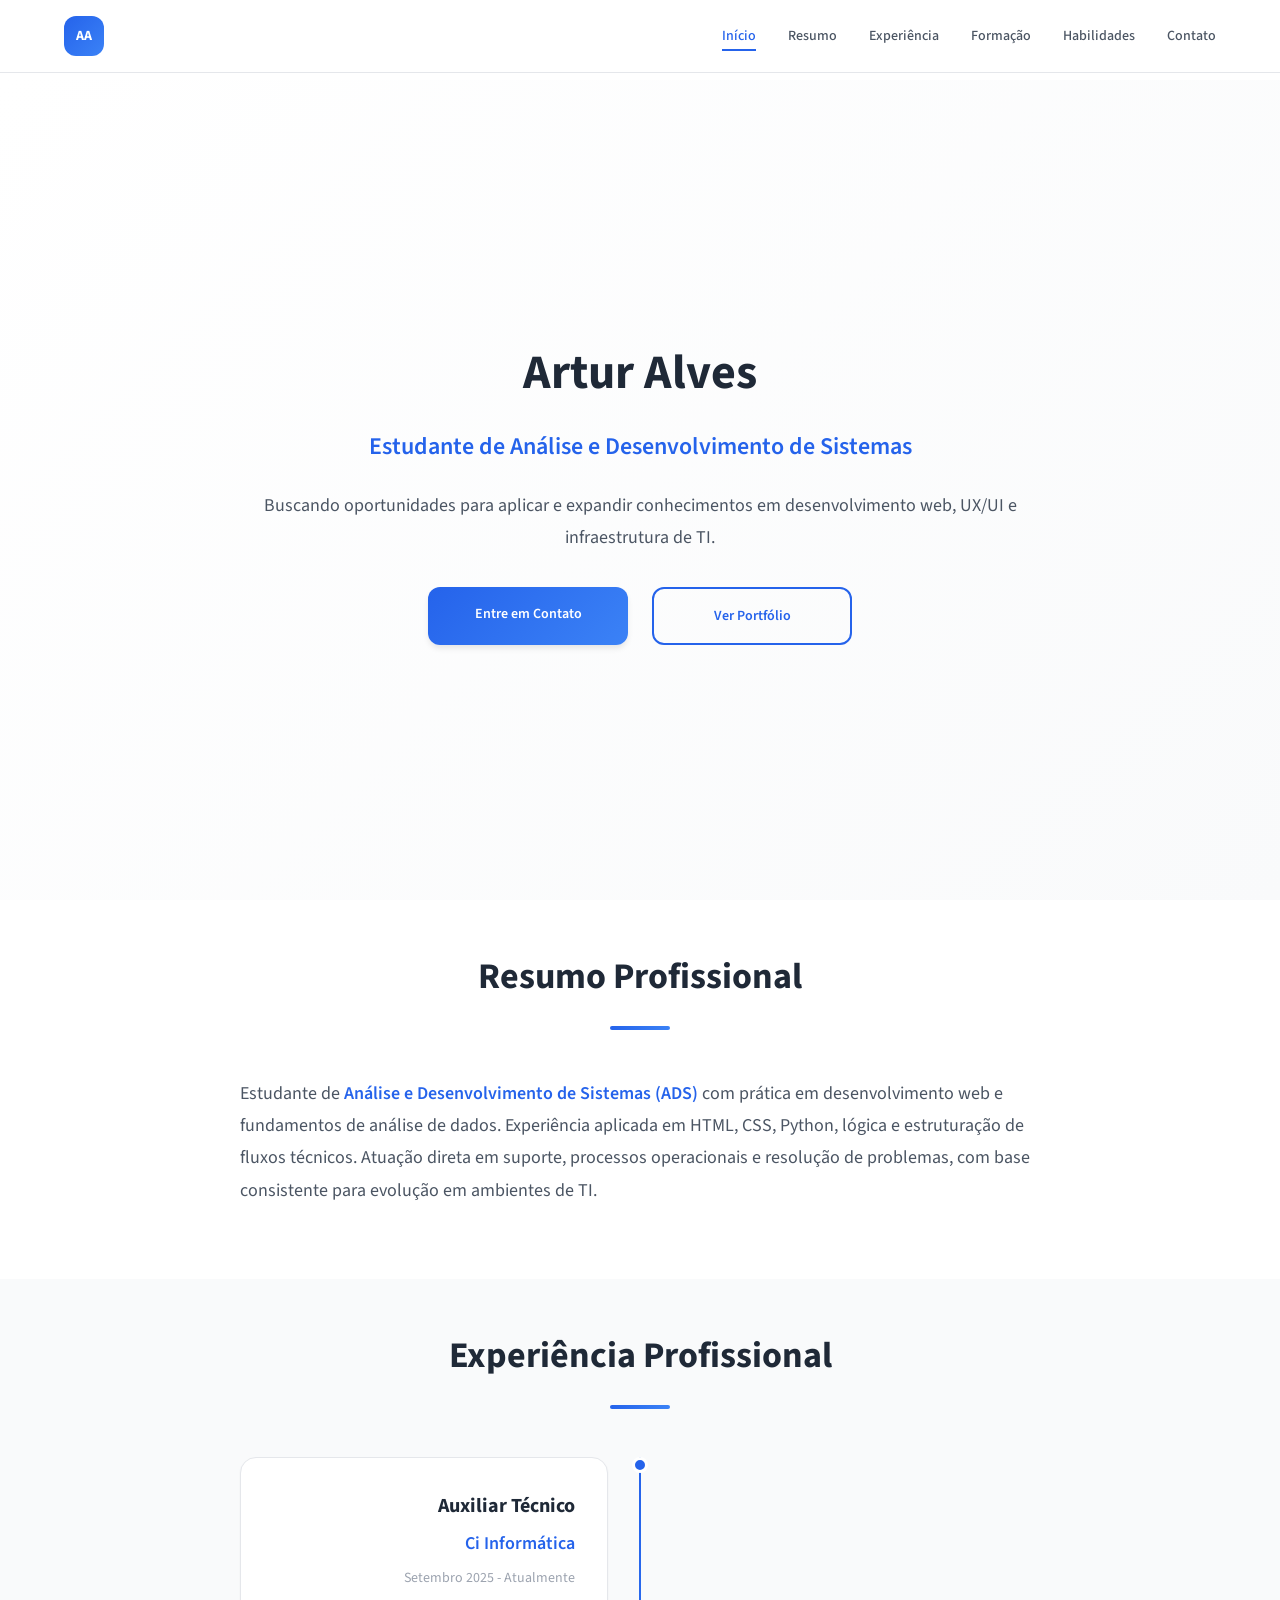
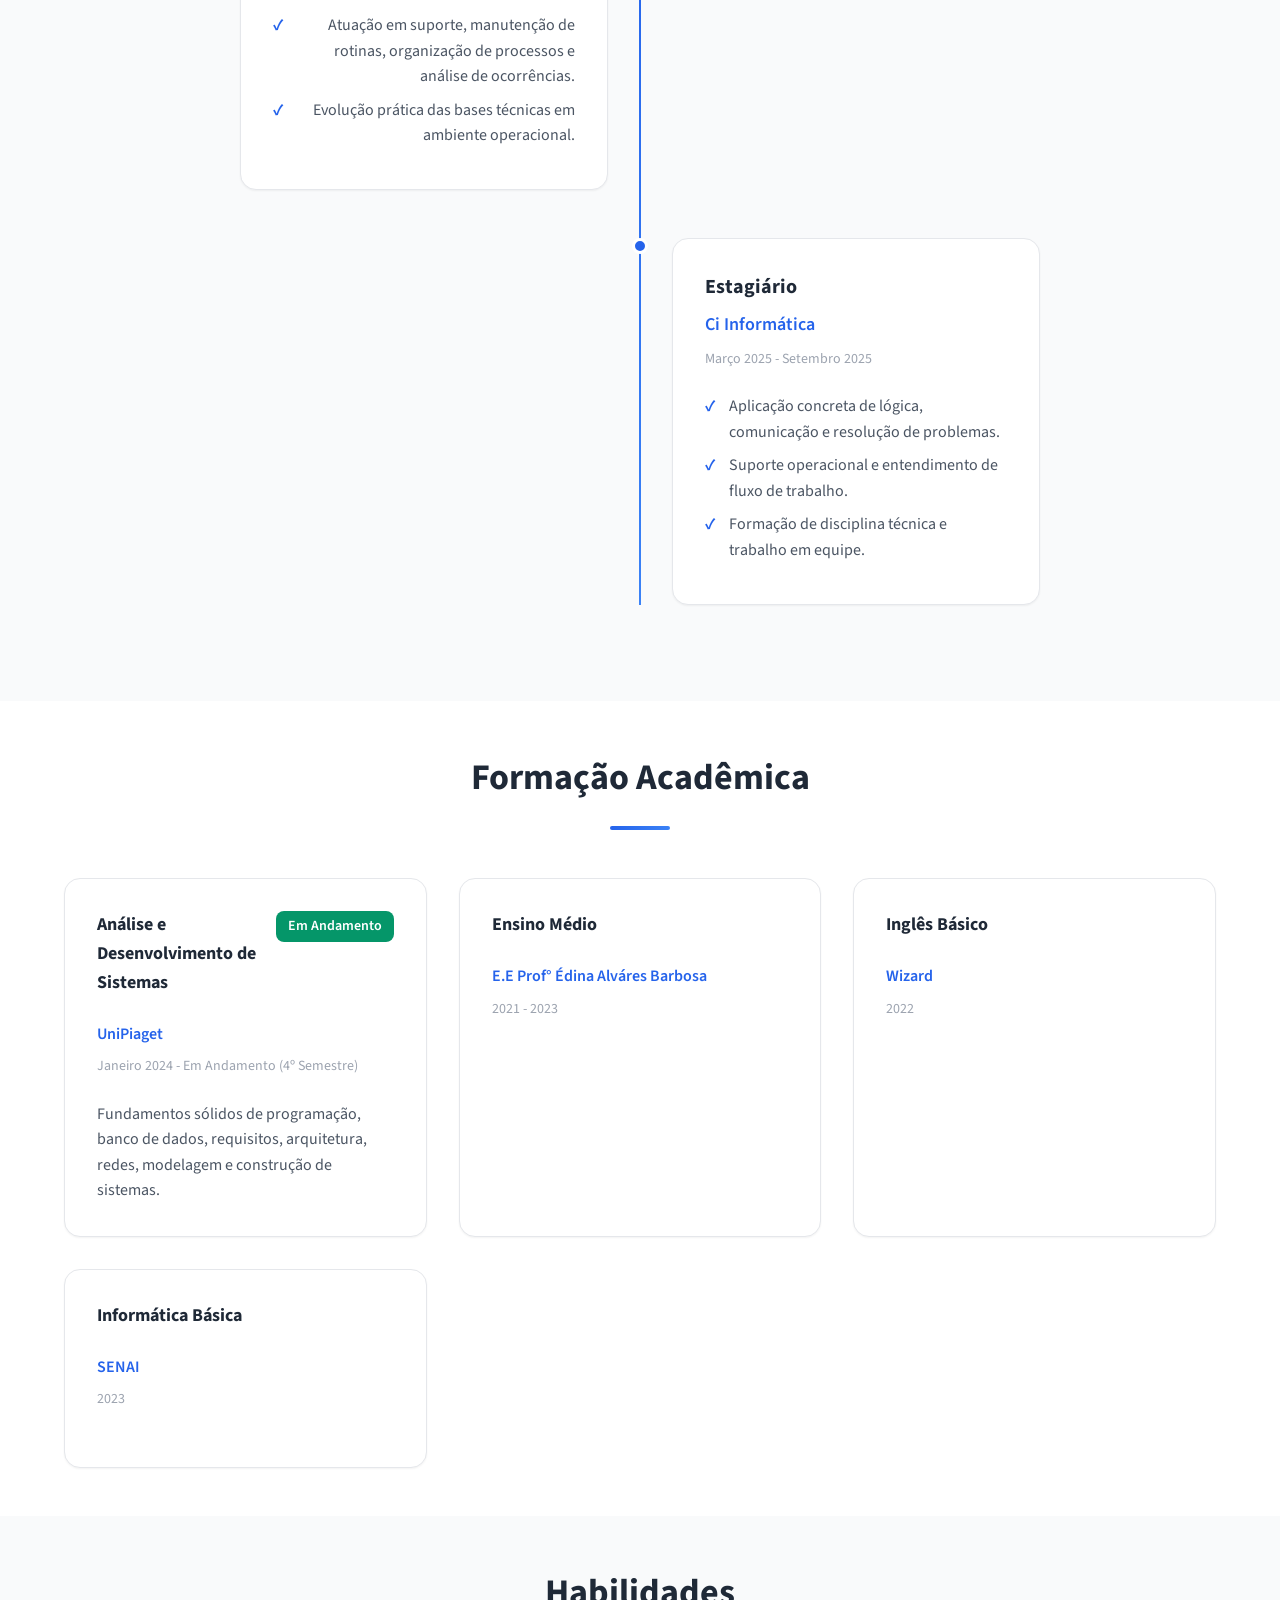
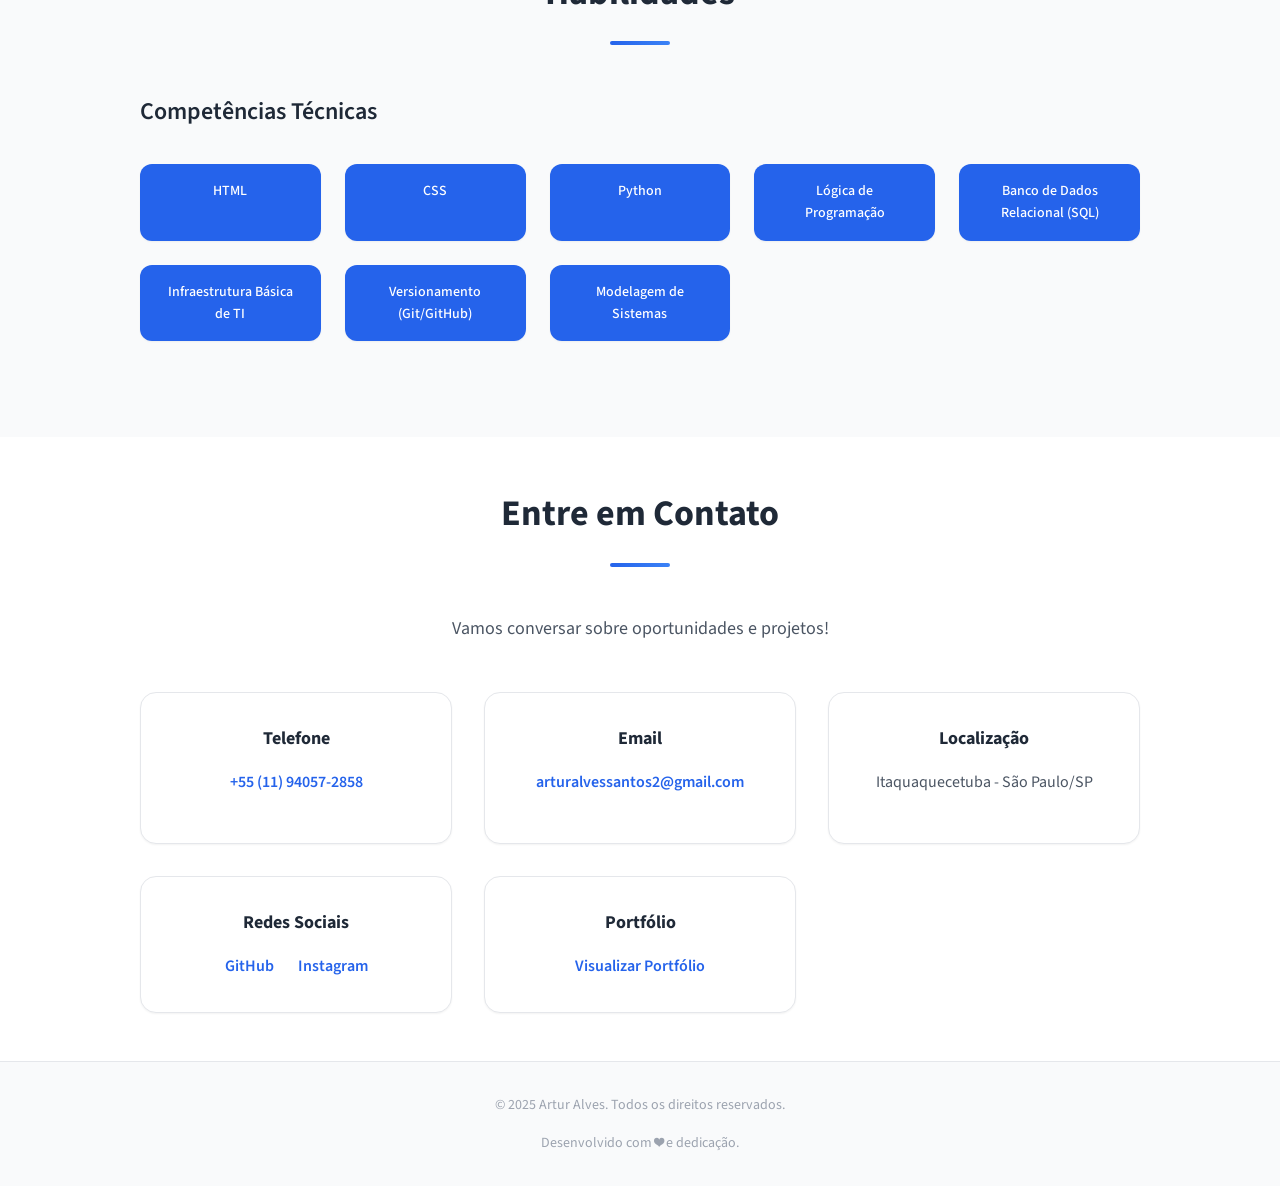
==== commit d4779250: "Refactor: Reestruturação do currículo para maior clareza operacional e foco técnico, conforme sugest" ====
--- a/index.html
+++ b/index.html
@@ -77,10 +77,7 @@
             
             <div class="resumo-content">
                 <p>
-                    Estudante de <strong>Análise e Desenvolvimento de Sistemas (ADS)</strong> no quarto semestre, buscando uma oportunidade para aplicar e expandir conhecimentos em desenvolvimento web, UX/UI e infraestrutura de TI. Possuo experiência prática em suporte técnico e estágio, onde desenvolvi habilidades em comunicação, resolução de problemas e trabalho em equipe.
-                </p>
-                <p>
-                    Comprometido em contribuir para projetos inovadores e crescer profissionalmente na área de tecnologia. Tenho facilidade em aprender novas tecnologias e estou sempre em busca de desafios que me permitam expandir meus conhecimentos.
+                    Estudante de <strong>Análise e Desenvolvimento de Sistemas (ADS)</strong> com prática em desenvolvimento web e fundamentos de análise de dados. Experiência aplicada em HTML, CSS, Python, lógica e estruturação de fluxos técnicos. Atuação direta em suporte, processos operacionais e resolução de problemas, com base consistente para evolução em ambientes de TI.
                 </p>
             </div>
         </div>
@@ -102,10 +99,8 @@
                         <p class="empresa">Ci Informática</p>
                         <p class="periodo">Setembro 2025 - Atualmente</p>
                         <ul class="responsabilidades">
-                            <li>Suporte técnico e atendimento ao cliente</li>
-                            <li>Emissão de Nota Fiscal Eletrônica (NF-e) e outros documentos fiscais</li>
-                            <li>Resolução de problemas e manutenção de sistemas operacionais</li>
-                            <li>Desenvolvimento de habilidades em comunicação e organização</li>
+                            <li>Atuação em suporte, manutenção de rotinas, organização de processos e análise de ocorrências.</li>
+                            <li>Evolução prática das bases técnicas em ambiente operacional.</li>
                         </ul>
                     </div>
                 </div>
@@ -118,9 +113,9 @@
                         <p class="empresa">Ci Informática</p>
                         <p class="periodo">Março 2025 - Setembro 2025</p>
                         <ul class="responsabilidades">
-                            <li>Suporte na infraestrutura de tecnologia da informação</li>
-                            <li>Auxílio em sistemas de informação computacionais</li>
-                            <li>Contribuição para projetos de equipe e desenvolvimento de liderança</li>
+                            <li>Aplicação concreta de lógica, comunicação e resolução de problemas.</li>
+                            <li>Suporte operacional e entendimento de fluxo de trabalho.</li>
+                            <li>Formação de disciplina técnica e trabalho em equipe.</li>
                         </ul>
                     </div>
                 </div>
@@ -144,7 +139,7 @@
                     </div>
                     <p class="instituicao">UniPiaget</p>
                     <p class="periodo">Janeiro 2024 - Em Andamento (4º Semestre)</p>
-                    <p class="descricao">Curso focado em desenvolvimento de software, análise de sistemas, banco de dados e infraestrutura de TI.</p>
+                    <p class="descricao">Fundamentos sólidos de programação, banco de dados, requisitos, arquitetura, redes, modelagem e construção de sistemas.</p>
                 </div>
 
                 <!-- Formação 2 -->
@@ -185,40 +180,18 @@
             <h2 class="section-title">Habilidades</h2>
             
             <div class="habilidades-container">
-                <!-- Hard Skills -->
+                <!-- Competências Técnicas Focadas -->
                 <div class="habilidades-grupo">
-                    <h3 class="habilidades-titulo">Hard Skills (Técnicas)</h3>
+                    <h3 class="habilidades-titulo">Competências Técnicas</h3>
                     <div class="skills-grid">
-                        <div class="skill-tag">HTML5</div>
-                        <div class="skill-tag">CSS3</div>
-                        <div class="skill-tag">JavaScript</div>
-                        <div class="skill-tag">PHP</div>
-                        <div class="skill-tag">MySQL</div>
-                        <div class="skill-tag">SQLite</div>
+                        <div class="skill-tag">HTML</div>
+                        <div class="skill-tag">CSS</div>
                         <div class="skill-tag">Python</div>
-                        <div class="skill-tag">Figma</div>
-                        <div class="skill-tag">UX/UI Design</div>
-                        <div class="skill-tag">WordPress</div>
-                        <div class="skill-tag">Elementor</div>
-                        <div class="skill-tag">Infraestrutura de TI</div>
-                        <div class="skill-tag">Microsoft Excel</div>
-                        <div class="skill-tag">Sistemas Operacionais</div>
-                    </div>
-                </div>
-
-                <!-- Soft Skills -->
-                <div class="habilidades-grupo">
-                    <h3 class="habilidades-titulo">Soft Skills (Comportamentais)</h3>
-                    <div class="skills-grid">
-                        <div class="skill-tag soft">Comunicação</div>
-                        <div class="skill-tag soft">Liderança</div>
-                        <div class="skill-tag soft">Trabalho em Equipe</div>
-                        <div class="skill-tag soft">Resolução de Problemas</div>
-                        <div class="skill-tag soft">Comprometimento</div>
-                        <div class="skill-tag soft">Organização</div>
-                        <div class="skill-tag soft">Atendimento ao Cliente</div>
-                        <div class="skill-tag soft">Ética Profissional</div>
-                        <div class="skill-tag soft">Oratória</div>
+                        <div class="skill-tag">Lógica de Programação</div>
+                        <div class="skill-tag">Banco de Dados Relacional (SQL)</div>
+                        <div class="skill-tag">Infraestrutura Básica de TI</div>
+                        <div class="skill-tag">Versionamento (Git/GitHub)</div>
+                        <div class="skill-tag">Modelagem de Sistemas</div>
                     </div>
                 </div>
             </div>
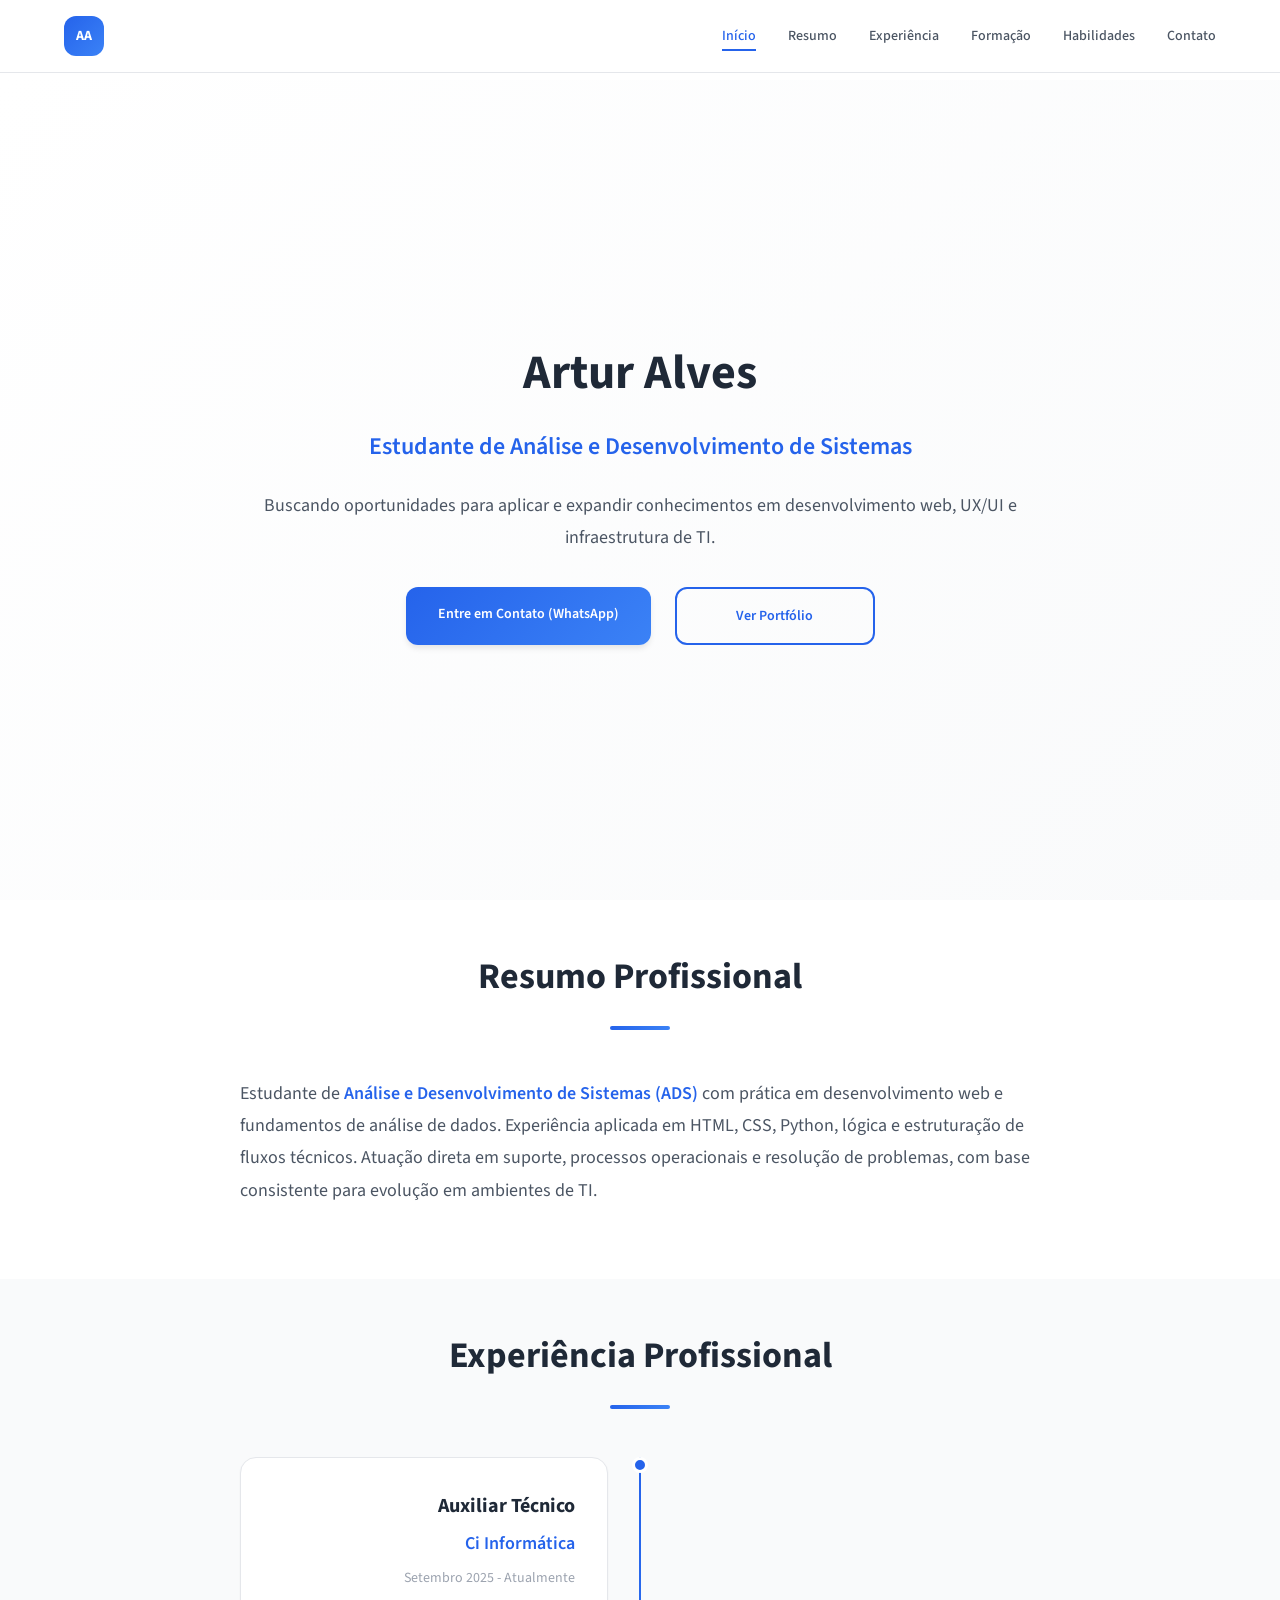
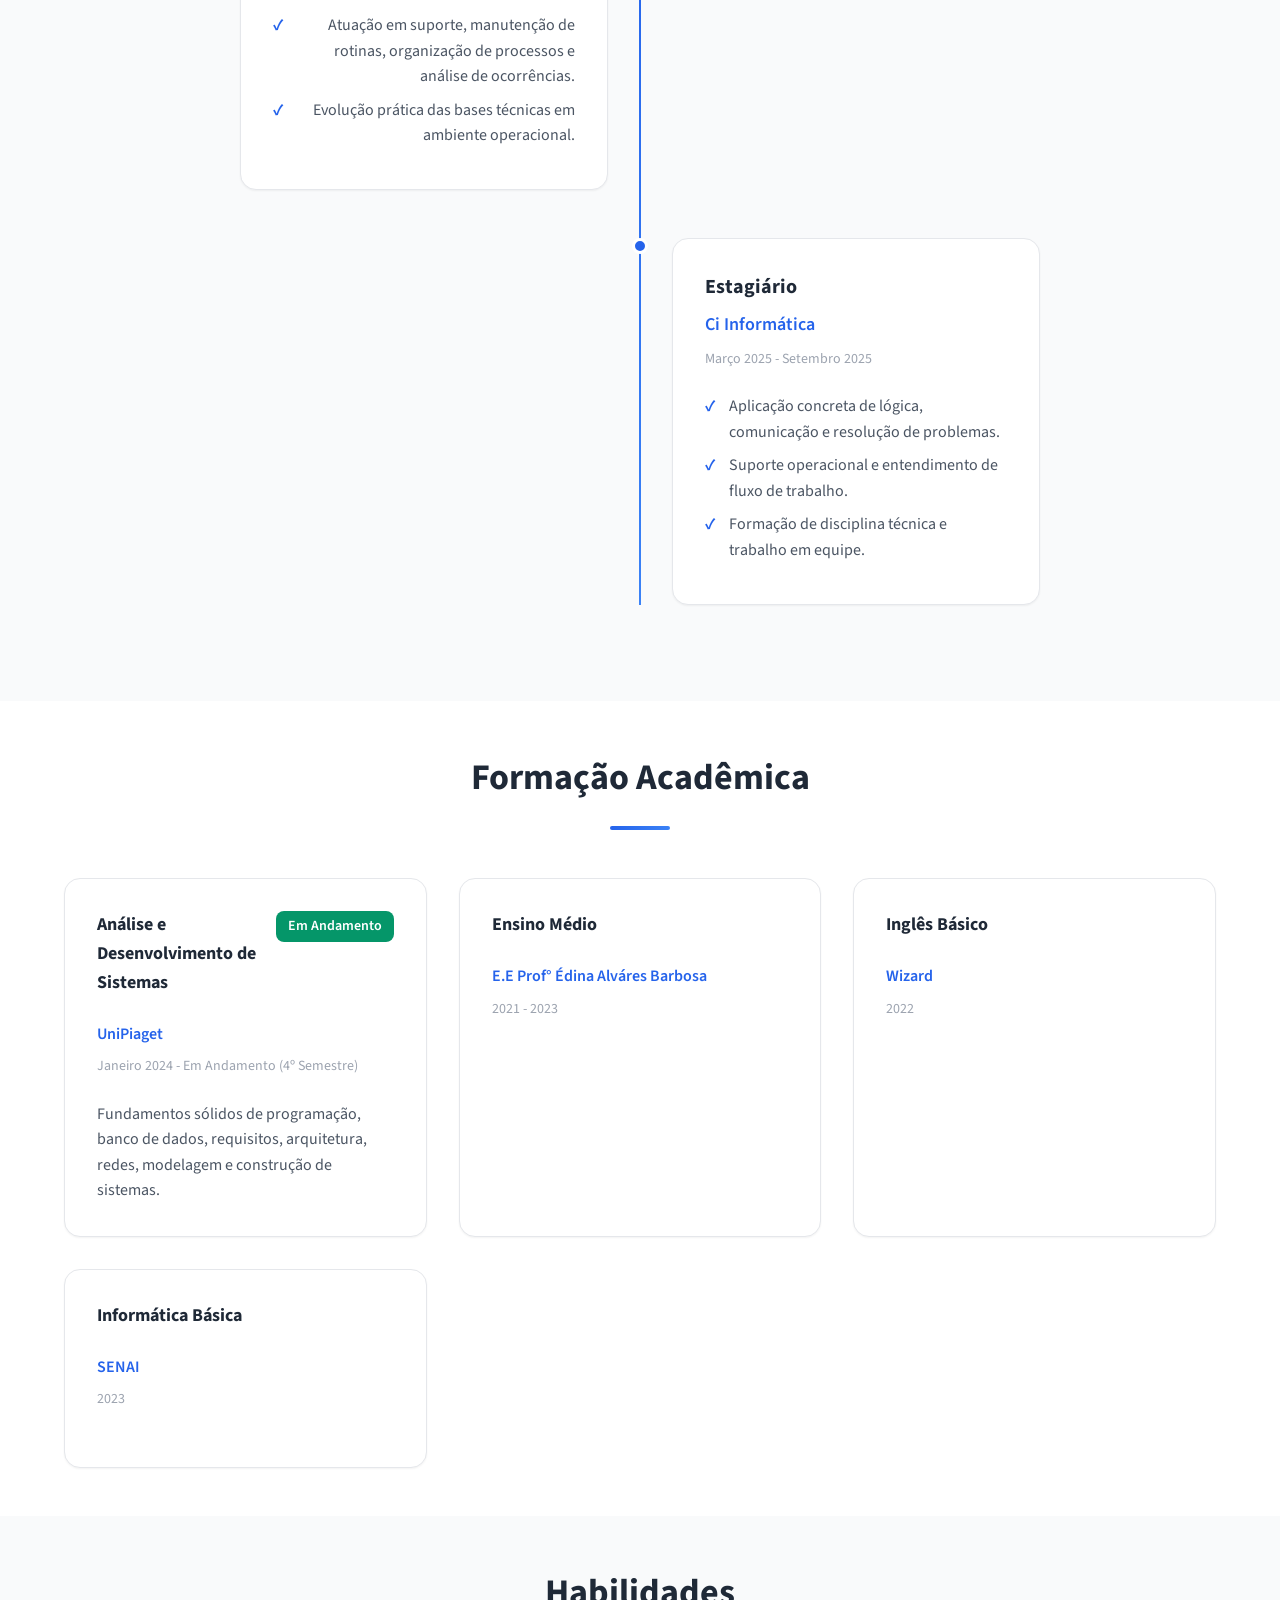
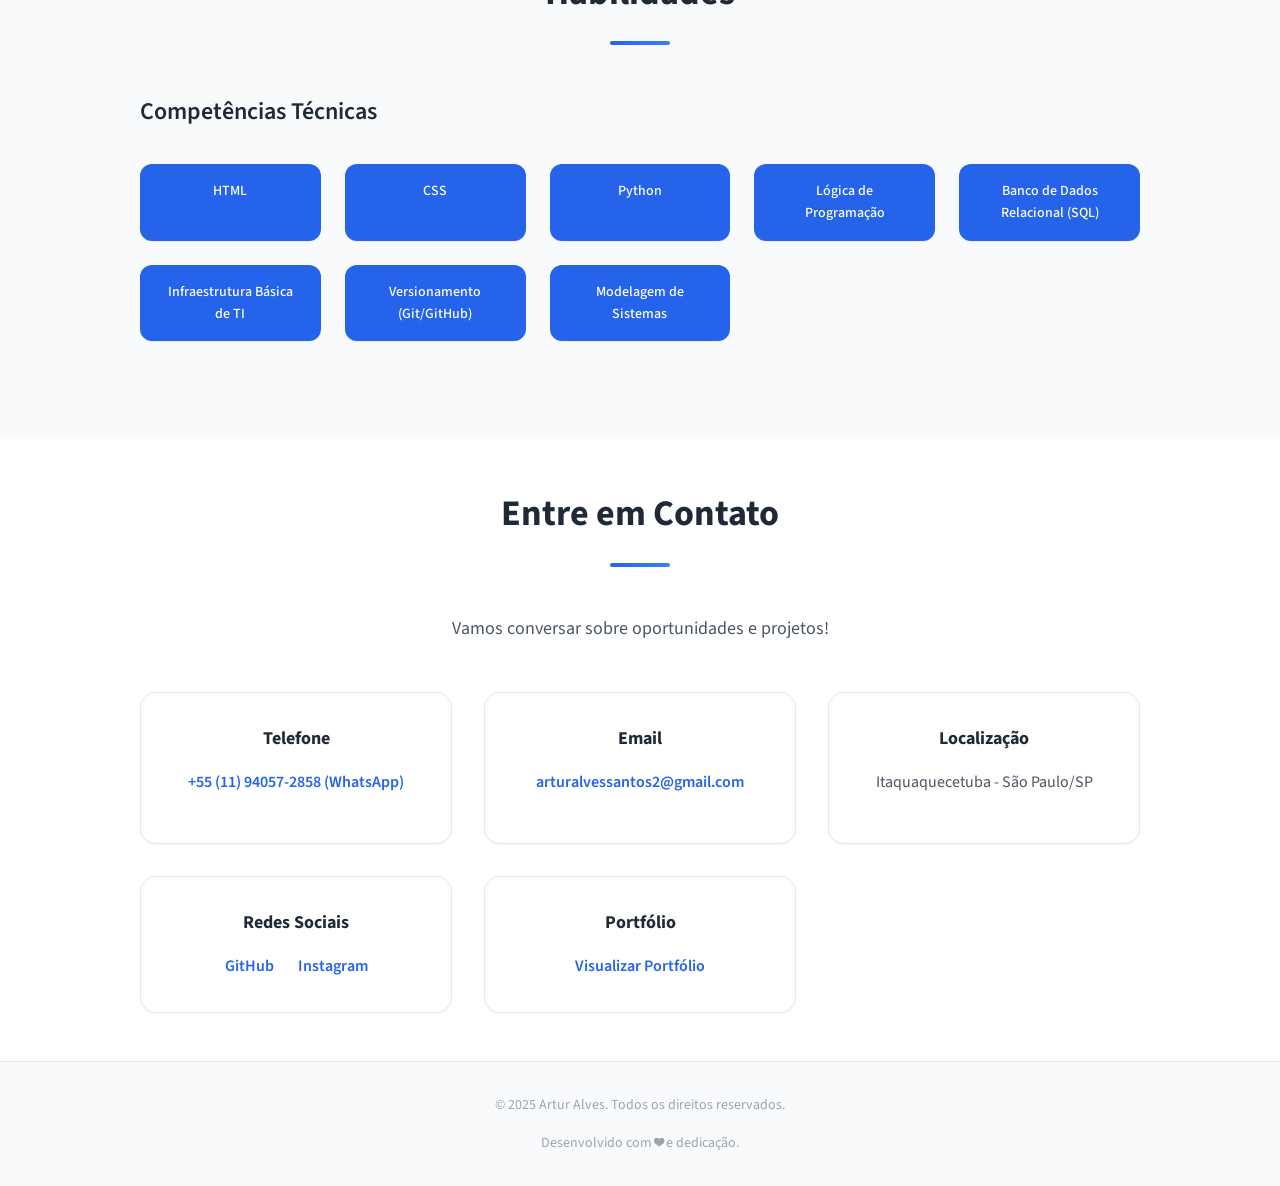
==== commit 2567a7e5: "feat: Adiciona link direto para WhatsApp no botão de contato" ====
--- a/index.html
+++ b/index.html
@@ -61,7 +61,7 @@
                 
                 <!-- Call-to-Action -->
                 <div class="hero-cta">
-                    <a href="#contato" class="btn btn-primary">Entre em Contato</a>
+                    <a href="https://wa.me/5511940572858?text=Ol%C3%A1%2C%20vi%20seu%20curr%C3%ADculo%20e%20gostaria%20de%20entrar%20em%20contato." class="btn btn-primary" target="_blank" rel="noopener noreferrer">Entre em Contato (WhatsApp)</a>
                     <a href="https://artur-source.github.io/portfolio-artur-novo/" class="btn btn-secondary" target="_blank" rel="noopener noreferrer">Ver Portfólio</a>
                 </div>
             </div>
@@ -209,7 +209,7 @@
             <div class="contact-grid">
                 <div class="contact-item">
                     <h4>Telefone</h4>
-                    <a href="tel:+5511940572858">+55 (11) 94057-2858</a>
+                    <a href="https://wa.me/5511940572858?text=Ol%C3%A1%2C%20vi%20seu%20curr%C3%ADculo%20e%20gostaria%20de%20entrar%20em%20contato." target="_blank" rel="noopener noreferrer">+55 (11) 94057-2858 (WhatsApp)</a>
                 </div>
                 
                 <div class="contact-item">
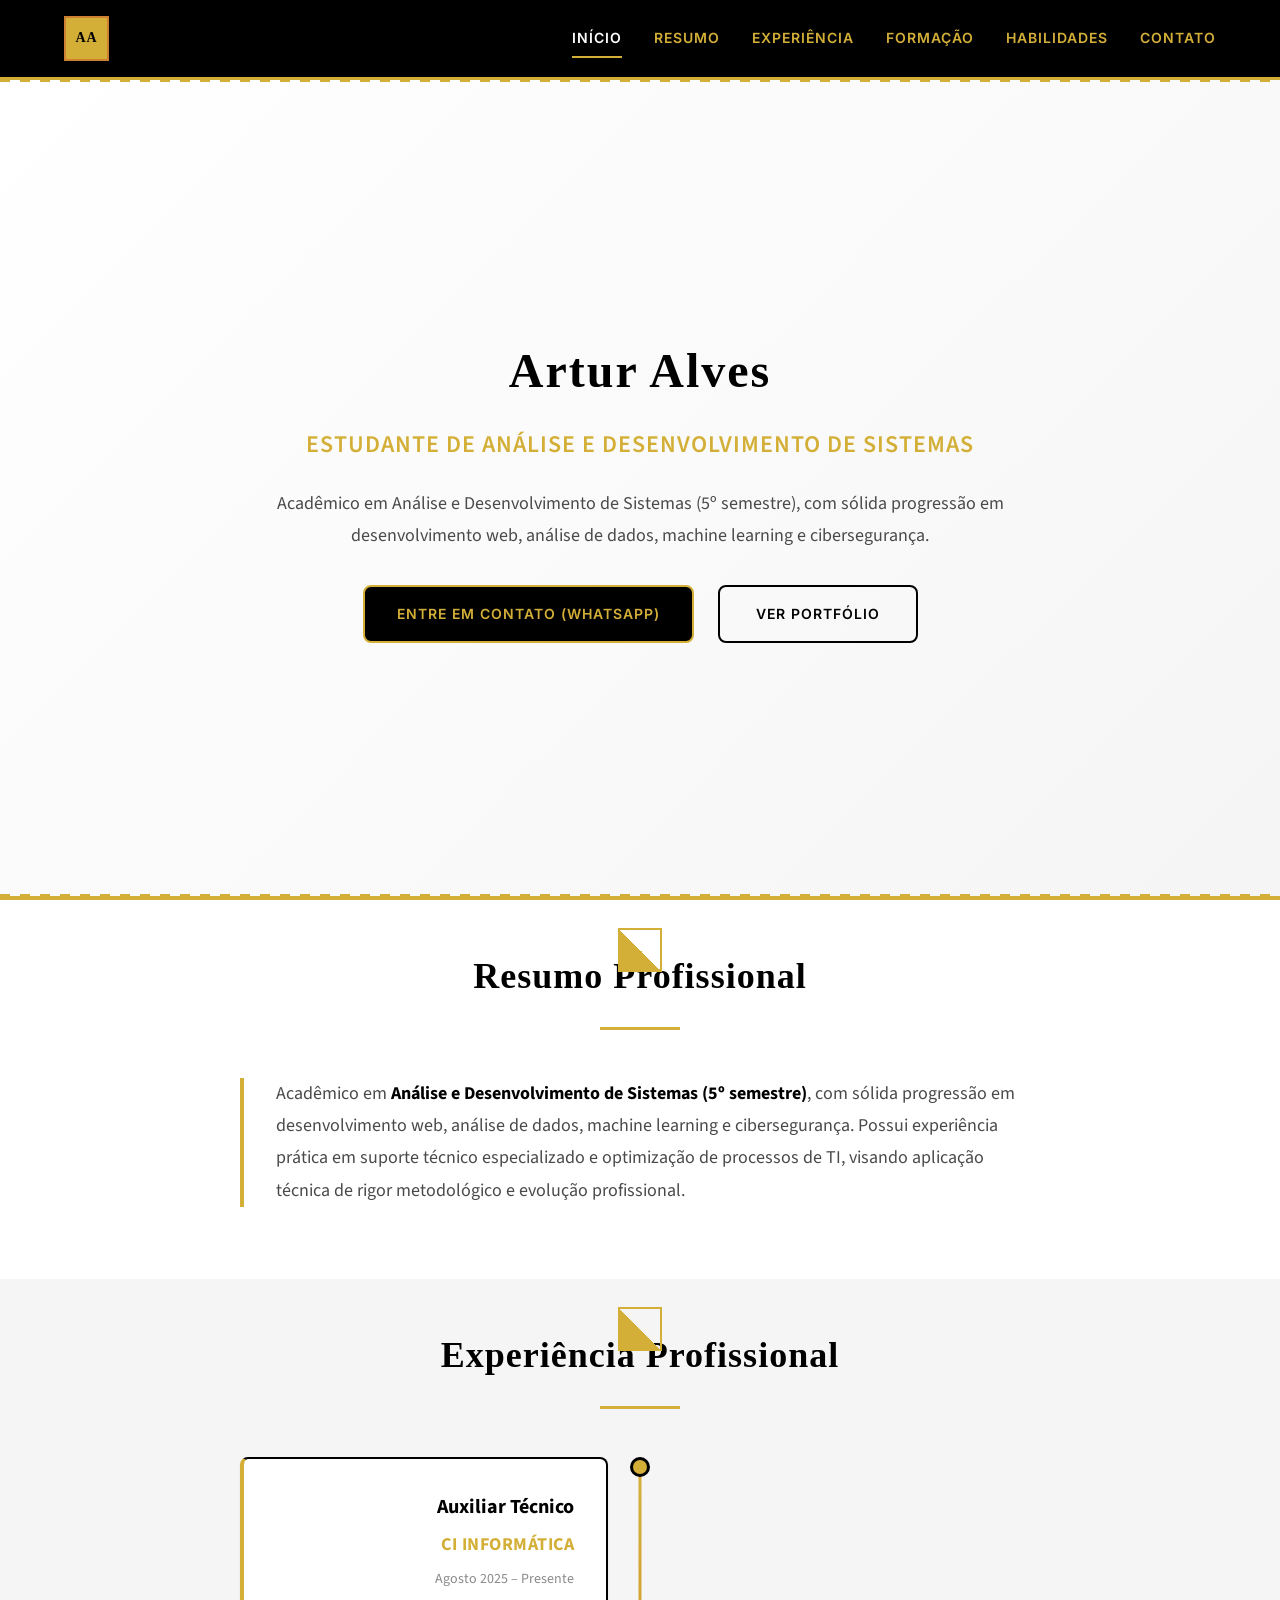
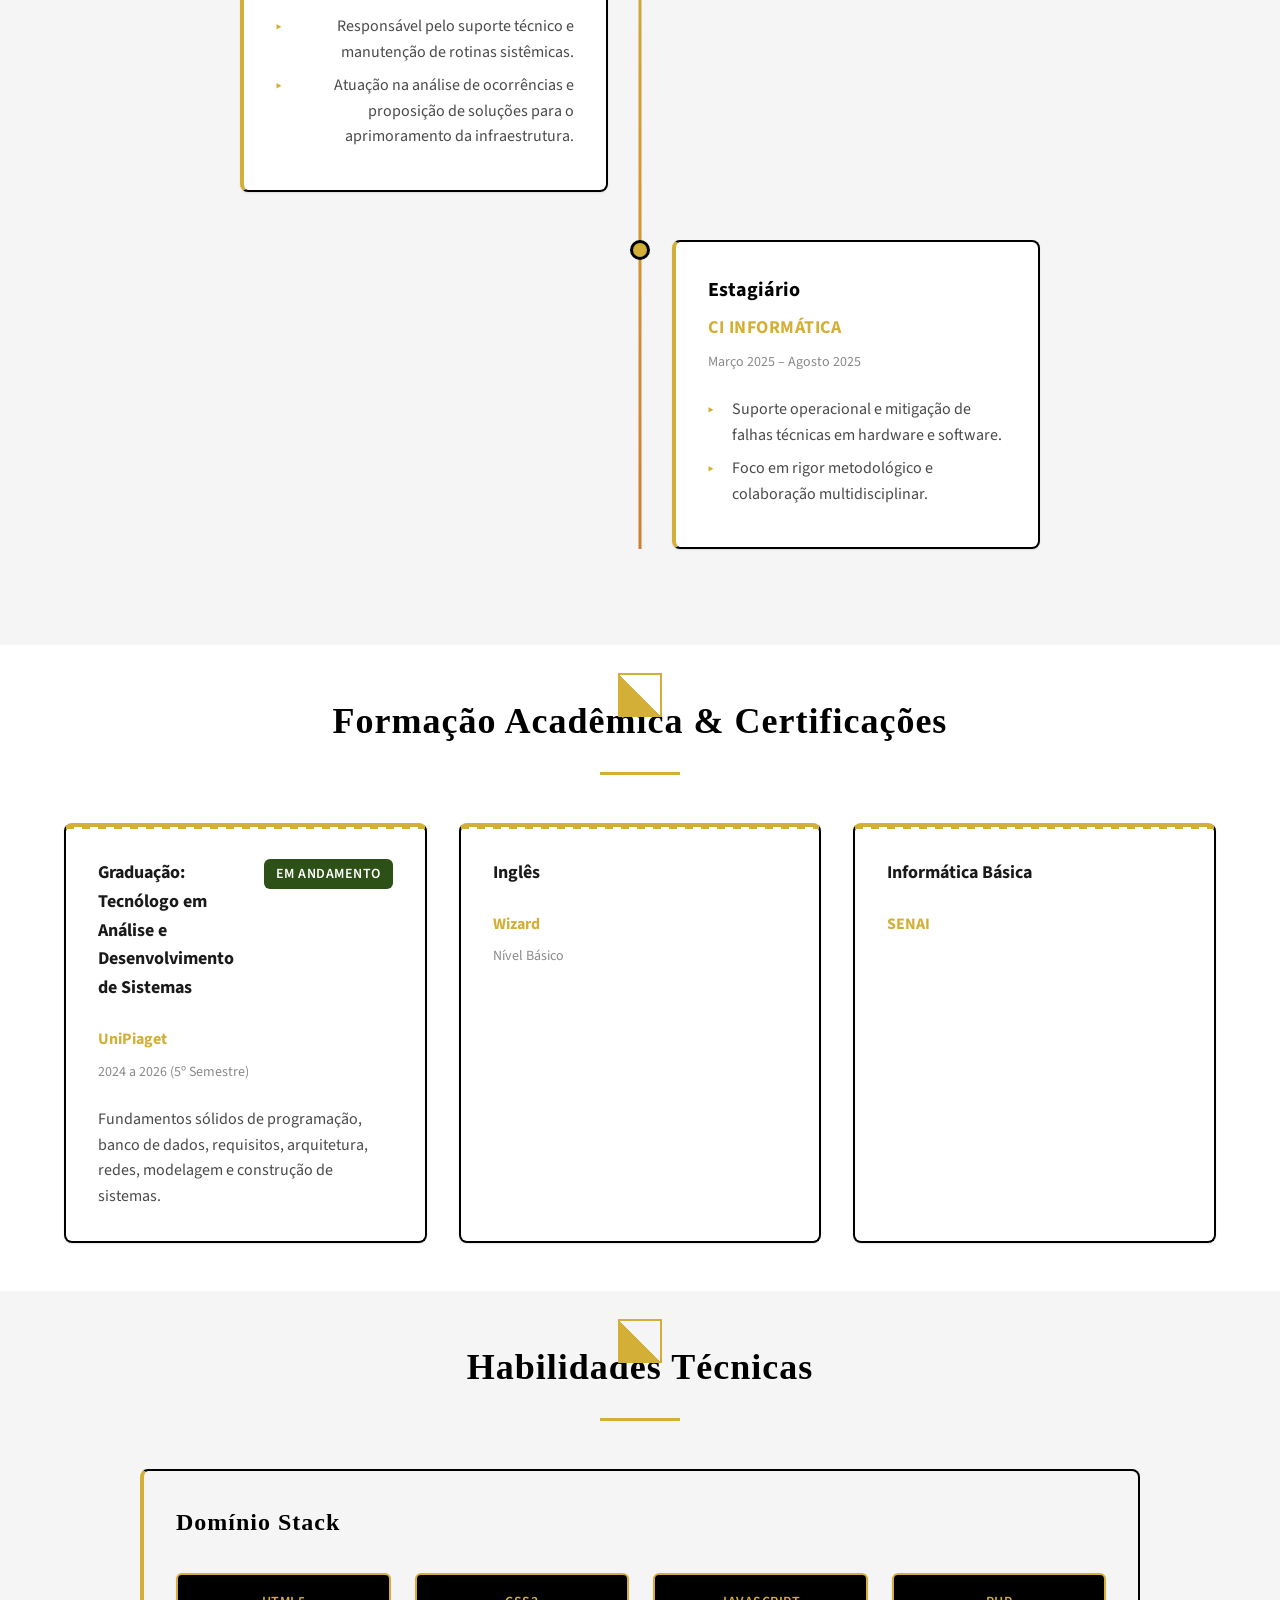
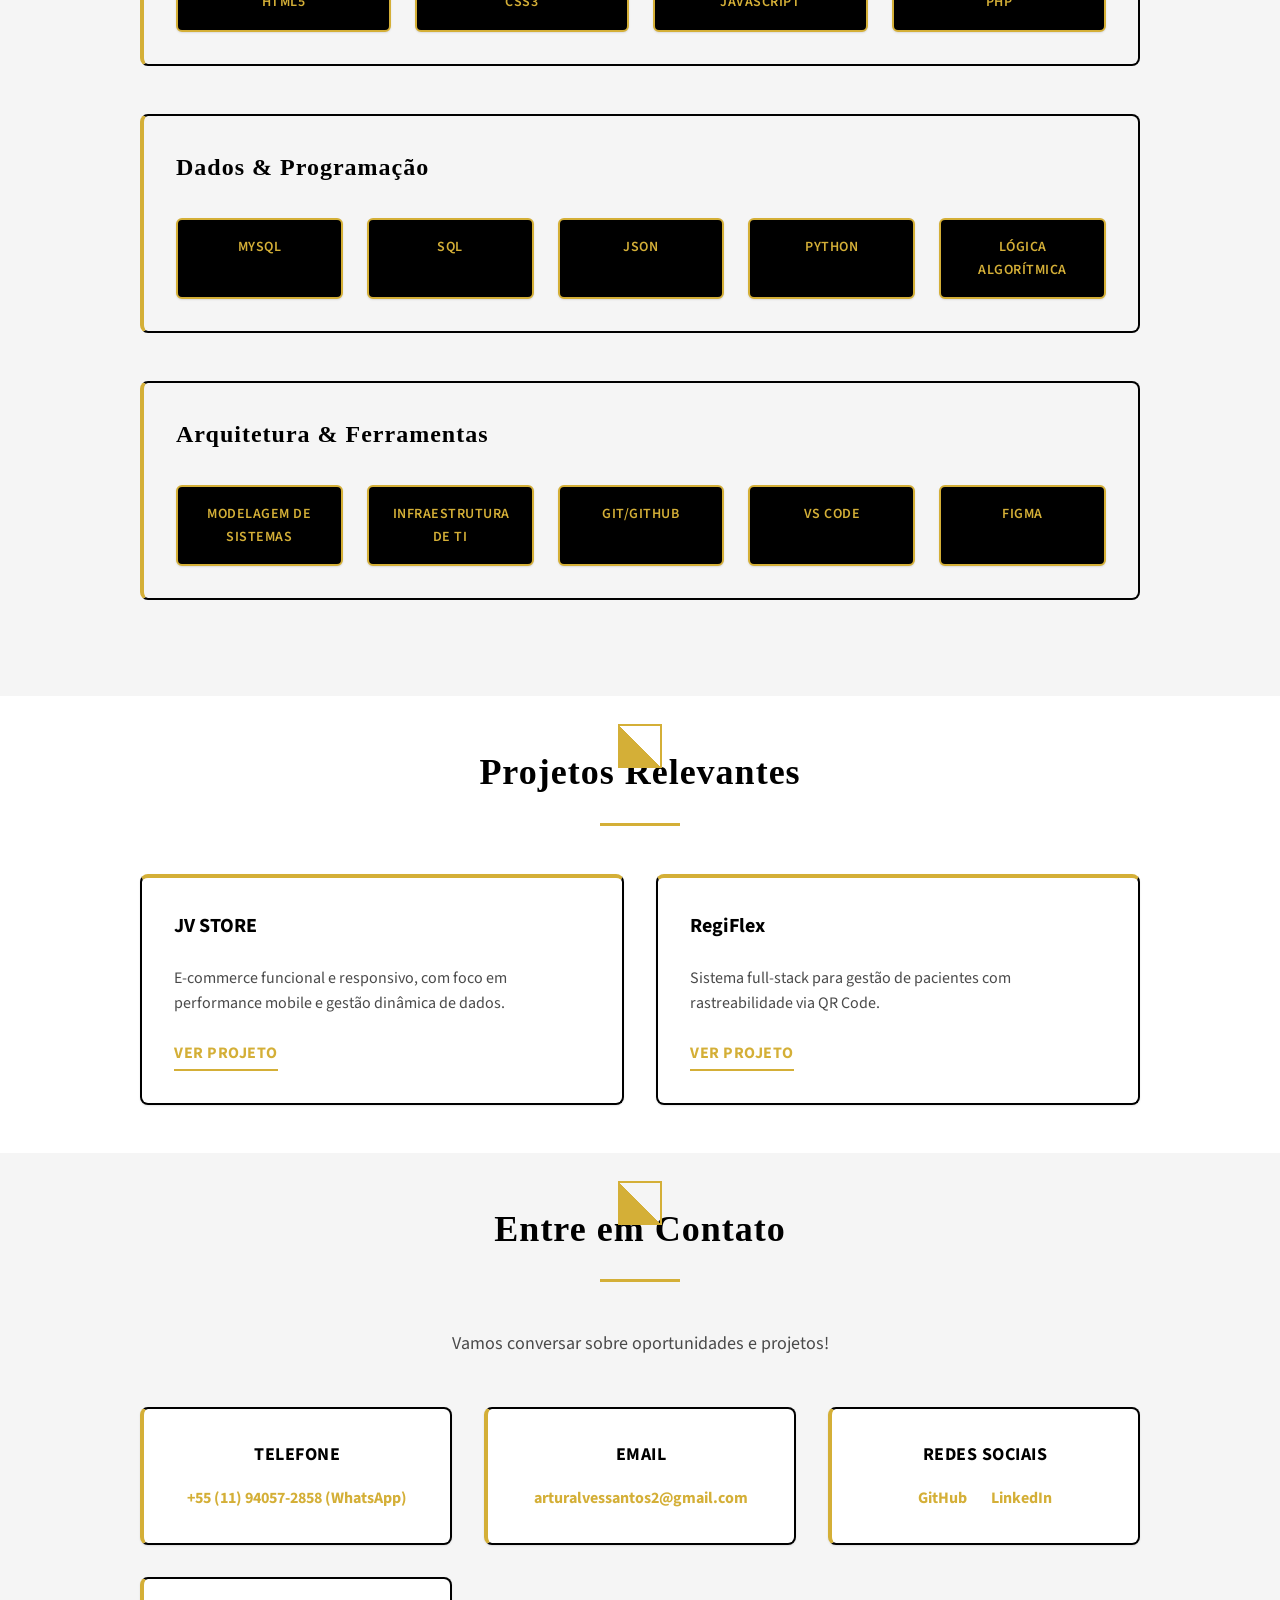
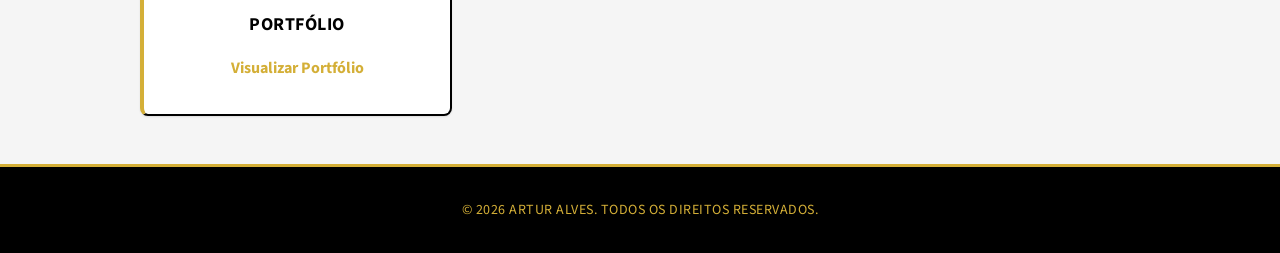
==== commit 5353824b: "Update: New curriculum info and Art Deco design overhaul" ====
--- a/index.html
+++ b/index.html
@@ -4,7 +4,7 @@
     <meta charset="UTF-8">
     <meta name="viewport" content="width=device-width, initial-scale=1.0">
     <meta name="description" content="Currículo de Artur Alves - Estudante de Análise e Desenvolvimento de Sistemas | Desenvolvedor Web">
-    <meta name="keywords" content="Currículo, Artur Alves, Desenvolvedor, ADS, Web Development, HTML, CSS, PHP">
+    <meta name="keywords" content="Currículo, Artur Alves, Desenvolvedor, ADS, Web Development, HTML, CSS, PHP, Machine Learning, Cibersegurança">
     <meta name="author" content="Artur Alves">
     <title>Artur Alves - Currículo | Desenvolvedor Web</title>
     
@@ -56,7 +56,7 @@
                 <h1 class="hero-title">Artur Alves</h1>
                 <p class="hero-subtitle">Estudante de Análise e Desenvolvimento de Sistemas</p>
                 <p class="hero-description">
-                    Buscando oportunidades para aplicar e expandir conhecimentos em desenvolvimento web, UX/UI e infraestrutura de TI.
+                    Acadêmico em Análise e Desenvolvimento de Sistemas (5º semestre), com sólida progressão em desenvolvimento web, análise de dados, machine learning e cibersegurança.
                 </p>
                 
                 <!-- Call-to-Action -->
@@ -77,7 +77,7 @@
             
             <div class="resumo-content">
                 <p>
-                    Estudante de <strong>Análise e Desenvolvimento de Sistemas (ADS)</strong> com prática em desenvolvimento web e fundamentos de análise de dados. Experiência aplicada em HTML, CSS, Python, lógica e estruturação de fluxos técnicos. Atuação direta em suporte, processos operacionais e resolução de problemas, com base consistente para evolução em ambientes de TI.
+                    Acadêmico em <strong>Análise e Desenvolvimento de Sistemas (5º semestre)</strong>, com sólida progressão em desenvolvimento web, análise de dados, machine learning e cibersegurança. Possui experiência prática em suporte técnico especializado e optimização de processos de TI, visando aplicação técnica de rigor metodológico e evolução profissional.
                 </p>
             </div>
         </div>
@@ -97,10 +97,10 @@
                     <div class="timeline-content">
                         <h3>Auxiliar Técnico</h3>
                         <p class="empresa">Ci Informática</p>
-                        <p class="periodo">Setembro 2025 - Atualmente</p>
+                        <p class="periodo">Agosto 2025 – Presente</p>
                         <ul class="responsabilidades">
-                            <li>Atuação em suporte, manutenção de rotinas, organização de processos e análise de ocorrências.</li>
-                            <li>Evolução prática das bases técnicas em ambiente operacional.</li>
+                            <li>Responsável pelo suporte técnico e manutenção de rotinas sistêmicas.</li>
+                            <li>Atuação na análise de ocorrências e proposição de soluções para o aprimoramento da infraestrutura.</li>
                         </ul>
                     </div>
                 </div>
@@ -111,11 +111,10 @@
                     <div class="timeline-content">
                         <h3>Estagiário</h3>
                         <p class="empresa">Ci Informática</p>
-                        <p class="periodo">Março 2025 - Setembro 2025</p>
+                        <p class="periodo">Março 2025 – Agosto 2025</p>
                         <ul class="responsabilidades">
-                            <li>Aplicação concreta de lógica, comunicação e resolução de problemas.</li>
-                            <li>Suporte operacional e entendimento de fluxo de trabalho.</li>
-                            <li>Formação de disciplina técnica e trabalho em equipe.</li>
+                            <li>Suporte operacional e mitigação de falhas técnicas em hardware e software.</li>
+                            <li>Foco em rigor metodológico e colaboração multidisciplinar.</li>
                         </ul>
                     </div>
                 </div>
@@ -128,45 +127,35 @@
          ================================================================ -->
     <section id="formacao" class="formacao">
         <div class="container">
-            <h2 class="section-title">Formação Acadêmica</h2>
+            <h2 class="section-title">Formação Acadêmica & Certificações</h2>
             
             <div class="formacao-grid">
                 <!-- Formação 1 -->
                 <div class="formacao-card">
                     <div class="formacao-header">
-                        <h3>Análise e Desenvolvimento de Sistemas</h3>
+                        <h3>Graduação: Tecnólogo em Análise e Desenvolvimento de Sistemas</h3>
                         <span class="formacao-badge">Em Andamento</span>
                     </div>
                     <p class="instituicao">UniPiaget</p>
-                    <p class="periodo">Janeiro 2024 - Em Andamento (4º Semestre)</p>
+                    <p class="periodo">2024 a 2026 (5º Semestre)</p>
                     <p class="descricao">Fundamentos sólidos de programação, banco de dados, requisitos, arquitetura, redes, modelagem e construção de sistemas.</p>
                 </div>
 
                 <!-- Formação 2 -->
                 <div class="formacao-card">
                     <div class="formacao-header">
-                        <h3>Ensino Médio</h3>
-                    </div>
-                    <p class="instituicao">E.E Prof° Édina Alváres Barbosa</p>
-                    <p class="periodo">2021 - 2023</p>
+                        <h3>Inglês</h3>
+                    </div>
+                    <p class="instituicao">Wizard</p>
+                    <p class="periodo">Nível Básico</p>
                 </div>
 
                 <!-- Formação 3 -->
                 <div class="formacao-card">
                     <div class="formacao-header">
-                        <h3>Inglês Básico</h3>
-                    </div>
-                    <p class="instituicao">Wizard</p>
-                    <p class="periodo">2022</p>
-                </div>
-
-                <!-- Formação 4 -->
-                <div class="formacao-card">
-                    <div class="formacao-header">
                         <h3>Informática Básica</h3>
                     </div>
                     <p class="instituicao">SENAI</p>
-                    <p class="periodo">2023</p>
                 </div>
             </div>
         </div>
@@ -177,22 +166,58 @@
          ================================================================ -->
     <section id="habilidades" class="habilidades">
         <div class="container">
-            <h2 class="section-title">Habilidades</h2>
+            <h2 class="section-title">Habilidades Técnicas</h2>
             
             <div class="habilidades-container">
-                <!-- Competências Técnicas Focadas -->
                 <div class="habilidades-grupo">
-                    <h3 class="habilidades-titulo">Competências Técnicas</h3>
+                    <h3 class="habilidades-titulo">Domínio Stack</h3>
                     <div class="skills-grid">
-                        <div class="skill-tag">HTML</div>
-                        <div class="skill-tag">CSS</div>
+                        <div class="skill-tag">HTML5</div>
+                        <div class="skill-tag">CSS3</div>
+                        <div class="skill-tag">JavaScript</div>
+                        <div class="skill-tag">PHP</div>
+                    </div>
+                </div>
+                <div class="habilidades-grupo">
+                    <h3 class="habilidades-titulo">Dados & Programação</h3>
+                    <div class="skills-grid">
+                        <div class="skill-tag">MySQL</div>
+                        <div class="skill-tag">SQL</div>
+                        <div class="skill-tag">JSON</div>
                         <div class="skill-tag">Python</div>
-                        <div class="skill-tag">Lógica de Programação</div>
-                        <div class="skill-tag">Banco de Dados Relacional (SQL)</div>
-                        <div class="skill-tag">Infraestrutura Básica de TI</div>
-                        <div class="skill-tag">Versionamento (Git/GitHub)</div>
+                        <div class="skill-tag">Lógica Algorítmica</div>
+                    </div>
+                </div>
+                <div class="habilidades-grupo">
+                    <h3 class="habilidades-titulo">Arquitetura & Ferramentas</h3>
+                    <div class="skills-grid">
                         <div class="skill-tag">Modelagem de Sistemas</div>
-                    </div>
+                        <div class="skill-tag">Infraestrutura de TI</div>
+                        <div class="skill-tag">Git/GitHub</div>
+                        <div class="skill-tag">VS Code</div>
+                        <div class="skill-tag">Figma</div>
+                    </div>
+                </div>
+            </div>
+        </div>
+    </section>
+
+    <!-- ================================================================
+         SEÇÃO PROJETOS RELEVANTES
+         ================================================================ -->
+    <section id="projetos" class="projetos">
+        <div class="container">
+            <h2 class="section-title">Projetos Relevantes</h2>
+            <div class="projetos-grid">
+                <div class="projeto-item">
+                    <h3>JV STORE</h3>
+                    <p>E-commerce funcional e responsivo, com foco em performance mobile e gestão dinâmica de dados.</p>
+                    <a href="https://artur-source.github.io/JVSTORE/" target="_blank" rel="noopener noreferrer">Ver Projeto</a>
+                </div>
+                <div class="projeto-item">
+                    <h3>RegiFlex</h3>
+                    <p>Sistema full-stack para gestão de pacientes com rastreabilidade via QR Code.</p>
+                    <a href="https://artur-source.github.io/RegiFlex/" target="_blank" rel="noopener noreferrer">Ver Projeto</a>
                 </div>
             </div>
         </div>
@@ -217,16 +242,11 @@
                     <a href="mailto:arturalvessantos2@gmail.com">arturalvessantos2@gmail.com</a>
                 </div>
                 
-                <div class="contact-item">
-                    <h4>Localização</h4>
-                    <p>Itaquaquecetuba - São Paulo/SP</p>
-                </div>
-
                 <div class="contact-item">
                     <h4>Redes Sociais</h4>
                     <div class="social-links">
                         <a href="https://github.com/artur-source" target="_blank" rel="noopener noreferrer">GitHub</a>
-                        <a href="https://instagram.com/oalves.sant" target="_blank" rel="noopener noreferrer">Instagram</a>
+                        <a href="https://linkedin.com/in/artur-alves-santos" target="_blank" rel="noopener noreferrer">LinkedIn</a>
                     </div>
                 </div>
 
@@ -243,8 +263,7 @@
          ================================================================ -->
     <footer class="footer">
         <div class="container">
-            <p>&copy; 2025 Artur Alves. Todos os direitos reservados.</p>
-            <p class="footer-note">Desenvolvido com <span class="heart">❤️</span> e dedicação.</p>
+            <p>&copy; 2026 Artur Alves. Todos os direitos reservados.</p>
         </div>
     </footer>
 
--- a/curriculo-styles.css
+++ b/curriculo-styles.css
@@ -1,10 +1,11 @@
 /* ====================================================================
-   CURRÍCULO PROFISSIONAL - ESTILOS COMPLETOS
-   Autor: PortfolioPro | Versão: 1.0.0
-   ==================================================================== */
-
-/* ====================================================================
-   1. RESET E VARIÁVEIS CSS (Compartilhadas com Portfólio)
+   CURRÍCULO PROFISSIONAL - DESIGN ART DÉCO
+   Tipografia: Fontes geométricas display + sans-serif neutro
+   Cores: Preto, branco, dourado/bronze, tons profundos (esmeralda, safira)
+   ==================================================================== */
+
+/* ====================================================================
+   1. RESET E VARIÁVEIS CSS
    ==================================================================== */
 
 * {
@@ -14,30 +15,30 @@
 }
 
 :root {
-    /* Cores Primárias (Azul: Confiança, Tecnologia) */
-    --color-primary: #2563EB;
-    --color-primary-light: #3B82F6;
-    --color-primary-dark: #1D4ED8;
-
+    /* Paleta Art Déco */
+    --color-primary-dark: #000000;
+    --color-primary-light: #FFFFFF;
+    --color-accent-gold: #D4AF37;
+    --color-accent-bronze: #CD7F32;
+    --color-accent-emerald: #2D5016;
+    --color-accent-sapphire: #0F52BA;
+    --color-accent-ruby: #8B0000;
+    
     /* Cores Neutras */
-    --color-text-dark: #1F2937;
-    --color-text-medium: #4B5563;
-    --color-text-light: #9CA3AF;
-
-    /* Fundo (Modo Claro) */
+    --color-text-dark: #1A1A1A;
+    --color-text-medium: #4A4A4A;
+    --color-text-light: #8A8A8A;
+    
+    /* Fundo */
     --color-background: #FFFFFF;
-    --color-surface: #F9FAFB;
-    --color-border: #E5E7EB;
-
-    /* Cores de Feedback */
-    --color-success: #059669;
-    --color-warning: #F59E0B;
-    --color-error: #EF4444;
-
-    /* Tipografia */
+    --color-surface: #F5F5F5;
+    --color-border: #E0E0E0;
+    
+    /* Tipografia Art Déco */
+    --font-family-display: 'Georgia', 'Garamond', serif;
     --font-family-heading: 'Inter', sans-serif;
     --font-family-body: 'Source Sans 3', sans-serif;
-
+    
     /* Tamanhos */
     --font-size-base: 1rem;
     --font-size-sm: 0.875rem;
@@ -47,42 +48,27 @@
     --font-size-3xl: 1.875rem;
     --font-size-4xl: 2.25rem;
     --font-size-5xl: 3rem;
-
+    
     /* Espaçamento (Base 8px) */
     --spacing-xs: 0.5rem;
     --spacing-sm: 1rem;
     --spacing-md: 1.5rem;
     --spacing-lg: 2rem;
     --spacing-xl: 3rem;
-
+    
     /* Sombras */
-    --shadow-sm: 0 1px 2px 0 rgba(0, 0, 0, 0.05);
-    --shadow-md: 0 4px 6px -1px rgba(0, 0, 0, 0.1);
-    --shadow-lg: 0 10px 15px -3px rgba(0, 0, 0, 0.1);
-    --shadow-xl: 0 20px 25px -5px rgba(0, 0, 0, 0.1);
-
+    --shadow-sm: 0 1px 2px 0 rgba(0, 0, 0, 0.1);
+    --shadow-md: 0 4px 6px -1px rgba(0, 0, 0, 0.15);
+    --shadow-lg: 0 10px 15px -3px rgba(0, 0, 0, 0.2);
+    
     /* Transições */
     --transition-fast: 150ms ease-in-out;
     --transition-base: 300ms ease-in-out;
-    --transition-slow: 500ms ease-in-out;
-
+    
     /* Border Radius */
     --radius-sm: 0.375rem;
     --radius-md: 0.5rem;
     --radius-lg: 0.75rem;
-    --radius-xl: 1rem;
-}
-
-/* Modo Escuro */
-@media (prefers-color-scheme: dark) {
-    :root {
-        --color-background: #111827;
-        --color-surface: #1F2937;
-        --color-border: #374151;
-        --color-text-dark: #F9FAFB;
-        --color-text-medium: #D1D5DB;
-        --color-text-light: #9CA3AF;
-    }
 }
 
 /* ====================================================================
@@ -99,7 +85,6 @@
     line-height: 1.6;
     color: var(--color-text-medium);
     background-color: var(--color-background);
-    transition: background-color var(--transition-base), color var(--transition-base);
 }
 
 .container {
@@ -109,7 +94,7 @@
 }
 
 /* ====================================================================
-   3. HEADER E NAVEGAÇÃO (Compartilhado com Portfólio)
+   3. HEADER E NAVEGAÇÃO
    ==================================================================== */
 
 .header {
@@ -117,18 +102,10 @@
     top: 0;
     left: 0;
     right: 0;
-    background-color: var(--color-background);
-    border-bottom: 1px solid var(--color-border);
+    background-color: var(--color-primary-dark);
+    border-bottom: 3px solid var(--color-accent-gold);
     z-index: 1000;
-    transition: all var(--transition-base);
     backdrop-filter: blur(10px);
-    background-color: rgba(255, 255, 255, 0.95);
-}
-
-@media (prefers-color-scheme: dark) {
-    .header {
-        background-color: rgba(17, 24, 39, 0.95);
-    }
 }
 
 .header-content {
@@ -142,18 +119,21 @@
     display: flex;
     align-items: center;
     justify-content: center;
-    width: 40px;
-    height: 40px;
-    background: linear-gradient(135deg, var(--color-primary), var(--color-primary-light));
-    border-radius: var(--radius-lg);
+    width: 45px;
+    height: 45px;
+    background-color: var(--color-accent-gold);
+    border: 2px solid var(--color-accent-bronze);
     text-decoration: none;
     font-weight: 700;
-    color: white;
+    color: var(--color-primary-dark);
     font-size: var(--font-size-sm);
-    transition: transform var(--transition-fast);
+    transition: all var(--transition-fast);
+    font-family: var(--font-family-display);
+    letter-spacing: 1px;
 }
 
 .logo:hover {
+    background-color: var(--color-accent-bronze);
     transform: scale(1.05);
 }
 
@@ -169,37 +149,40 @@
 
 .nav-link {
     text-decoration: none;
-    color: var(--color-text-medium);
-    font-weight: 500;
+    color: var(--color-accent-gold);
+    font-weight: 600;
     font-size: var(--font-size-sm);
     position: relative;
     transition: color var(--transition-fast);
-}
-
-.nav-link::after {
+    text-transform: uppercase;
+    letter-spacing: 1px;
+    font-family: var(--font-family-heading);
+}
+
+.nav-link::before {
     content: '';
     position: absolute;
-    bottom: -4px;
+    bottom: -8px;
     left: 0;
     width: 0;
     height: 2px;
-    background-color: var(--color-primary);
+    background-color: var(--color-accent-gold);
     transition: width var(--transition-base);
 }
 
 .nav-link:hover {
-    color: var(--color-primary);
-}
-
-.nav-link:hover::after {
+    color: var(--color-primary-light);
+}
+
+.nav-link:hover::before {
     width: 100%;
 }
 
 .nav-link.active {
-    color: var(--color-primary);
-}
-
-.nav-link.active::after {
+    color: var(--color-primary-light);
+}
+
+.nav-link.active::before {
     width: 100%;
 }
 
@@ -216,9 +199,8 @@
 .menu-toggle span {
     width: 24px;
     height: 2px;
-    background-color: var(--color-text-dark);
+    background-color: var(--color-accent-gold);
     transition: all var(--transition-fast);
-    border-radius: 1px;
 }
 
 .menu-toggle.active span:nth-child(1) {
@@ -245,8 +227,8 @@
         left: 0;
         right: 0;
         flex-direction: column;
-        background-color: var(--color-background);
-        border-bottom: 1px solid var(--color-border);
+        background-color: var(--color-primary-dark);
+        border-bottom: 2px solid var(--color-accent-gold);
         padding: var(--spacing-md);
         gap: var(--spacing-sm);
     }
@@ -268,31 +250,71 @@
     margin-top: 80px;
     padding: var(--spacing-xl) var(--spacing-md);
     background: linear-gradient(135deg, var(--color-background) 0%, var(--color-surface) 100%);
+    border-bottom: 4px solid var(--color-accent-gold);
     min-height: calc(100vh - 80px);
     display: flex;
     align-items: center;
     justify-content: center;
+    position: relative;
+    overflow: hidden;
+}
+
+.hero::before {
+    content: '';
+    position: absolute;
+    top: 0;
+    left: 0;
+    right: 0;
+    height: 2px;
+    background: repeating-linear-gradient(
+        90deg,
+        var(--color-accent-gold) 0px,
+        var(--color-accent-gold) 10px,
+        transparent 10px,
+        transparent 20px
+    );
+}
+
+.hero::after {
+    content: '';
+    position: absolute;
+    bottom: 0;
+    left: 0;
+    right: 0;
+    height: 2px;
+    background: repeating-linear-gradient(
+        90deg,
+        var(--color-accent-gold) 0px,
+        var(--color-accent-gold) 10px,
+        transparent 10px,
+        transparent 20px
+    );
 }
 
 .hero-content {
     text-align: center;
     max-width: 800px;
+    z-index: 1;
 }
 
 .hero-title {
     font-size: var(--font-size-5xl);
     font-weight: 700;
-    color: var(--color-text-dark);
+    color: var(--color-primary-dark);
     margin-bottom: var(--spacing-sm);
     animation: fadeInUp 0.8s ease-out;
+    font-family: var(--font-family-display);
+    letter-spacing: 2px;
 }
 
 .hero-subtitle {
     font-size: var(--font-size-2xl);
-    color: var(--color-primary);
+    color: var(--color-accent-gold);
     font-weight: 600;
     margin-bottom: var(--spacing-md);
     animation: fadeInUp 0.8s ease-out 0.1s both;
+    text-transform: uppercase;
+    letter-spacing: 1px;
 }
 
 .hero-description {
@@ -342,38 +364,42 @@
 .btn {
     display: inline-block;
     padding: var(--spacing-sm) var(--spacing-lg);
-    border-radius: var(--radius-lg);
+    border-radius: var(--radius-md);
     text-decoration: none;
     font-weight: 600;
     font-size: var(--font-size-sm);
-    border: none;
+    border: 2px solid var(--color-primary-dark);
     cursor: pointer;
     transition: all var(--transition-fast);
     text-align: center;
     min-width: 200px;
+    text-transform: uppercase;
+    letter-spacing: 1px;
+    font-family: var(--font-family-heading);
 }
 
 .btn-primary {
-    background: linear-gradient(135deg, var(--color-primary), var(--color-primary-light));
-    color: white;
-    box-shadow: var(--shadow-md);
+    background-color: var(--color-primary-dark);
+    color: var(--color-accent-gold);
+    border: 2px solid var(--color-accent-gold);
 }
 
 .btn-primary:hover {
-    background: linear-gradient(135deg, var(--color-primary-dark), var(--color-primary));
+    background-color: var(--color-accent-gold);
+    color: var(--color-primary-dark);
     box-shadow: var(--shadow-lg);
     transform: translateY(-2px);
 }
 
 .btn-secondary {
     background-color: transparent;
-    color: var(--color-primary);
-    border: 2px solid var(--color-primary);
+    color: var(--color-primary-dark);
+    border: 2px solid var(--color-primary-dark);
 }
 
 .btn-secondary:hover {
-    background-color: var(--color-primary);
-    color: white;
+    background-color: var(--color-primary-dark);
+    color: var(--color-accent-gold);
     transform: translateY(-2px);
 }
 
@@ -390,16 +416,36 @@
 
 section {
     padding: var(--spacing-xl) var(--spacing-md);
+    position: relative;
+}
+
+section:nth-child(even) {
+    background-color: var(--color-surface);
 }
 
 .section-title {
     font-size: var(--font-size-4xl);
     font-weight: 700;
-    color: var(--color-text-dark);
+    color: var(--color-primary-dark);
     text-align: center;
     margin-bottom: var(--spacing-xl);
     position: relative;
     padding-bottom: var(--spacing-md);
+    font-family: var(--font-family-display);
+    letter-spacing: 1px;
+}
+
+.section-title::before {
+    content: '';
+    position: absolute;
+    top: -20px;
+    left: 50%;
+    transform: translateX(-50%);
+    width: 40px;
+    height: 40px;
+    border: 2px solid var(--color-accent-gold);
+    border-radius: 0;
+    background: linear-gradient(45deg, var(--color-accent-gold) 50%, transparent 50%);
 }
 
 .section-title::after {
@@ -408,14 +454,9 @@
     bottom: 0;
     left: 50%;
     transform: translateX(-50%);
-    width: 60px;
-    height: 4px;
-    background: linear-gradient(90deg, var(--color-primary), var(--color-primary-light));
-    border-radius: 2px;
-}
-
-section:nth-child(even) {
-    background-color: var(--color-surface);
+    width: 80px;
+    height: 3px;
+    background-color: var(--color-accent-gold);
 }
 
 @media (max-width: 768px) {
@@ -435,6 +476,8 @@
 .resumo-content {
     max-width: 800px;
     margin: 0 auto;
+    border-left: 4px solid var(--color-accent-gold);
+    padding-left: var(--spacing-lg);
 }
 
 .resumo-content p {
@@ -445,8 +488,8 @@
 }
 
 .resumo-content strong {
-    color: var(--color-primary);
-    font-weight: 600;
+    color: var(--color-primary-dark);
+    font-weight: 700;
 }
 
 /* ====================================================================
@@ -464,9 +507,9 @@
     position: absolute;
     left: 50%;
     transform: translateX(-50%);
-    width: 2px;
+    width: 3px;
     height: 100%;
-    background: linear-gradient(180deg, var(--color-primary), var(--color-primary-light));
+    background: linear-gradient(180deg, var(--color-accent-gold), var(--color-accent-bronze));
 }
 
 .timeline-item {
@@ -488,18 +531,19 @@
     left: 50%;
     top: 0;
     transform: translateX(-50%);
-    width: 16px;
-    height: 16px;
-    background: var(--color-primary);
-    border: 3px solid var(--color-background);
+    width: 20px;
+    height: 20px;
+    background: var(--color-accent-gold);
+    border: 3px solid var(--color-primary-dark);
     border-radius: 50%;
     z-index: 1;
 }
 
 .timeline-content {
     background-color: var(--color-background);
-    border: 1px solid var(--color-border);
-    border-radius: var(--radius-xl);
+    border: 2px solid var(--color-primary-dark);
+    border-left: 4px solid var(--color-accent-gold);
+    border-radius: var(--radius-md);
     padding: var(--spacing-lg);
     box-shadow: var(--shadow-sm);
     transition: all var(--transition-base);
@@ -507,20 +551,23 @@
 
 .timeline-content:hover {
     box-shadow: var(--shadow-lg);
-    border-color: var(--color-primary);
+    transform: translateY(-4px);
 }
 
 .timeline-content h3 {
     font-size: var(--font-size-xl);
-    color: var(--color-text-dark);
+    color: var(--color-primary-dark);
     margin-bottom: var(--spacing-xs);
+    font-weight: 700;
 }
 
 .timeline-content .empresa {
-    color: var(--color-primary);
-    font-weight: 600;
+    color: var(--color-accent-gold);
+    font-weight: 700;
     font-size: var(--font-size-lg);
     margin-bottom: var(--spacing-xs);
+    text-transform: uppercase;
+    letter-spacing: 0.5px;
 }
 
 .timeline-content .periodo {
@@ -542,10 +589,10 @@
 }
 
 .responsabilidades li::before {
-    content: '✓';
+    content: '▸';
     position: absolute;
     left: 0;
-    color: var(--color-primary);
+    color: var(--color-accent-gold);
     font-weight: bold;
 }
 
@@ -578,17 +625,35 @@
 
 .formacao-card {
     background-color: var(--color-background);
-    border: 1px solid var(--color-border);
-    border-radius: var(--radius-xl);
+    border: 2px solid var(--color-primary-dark);
+    border-top: 4px solid var(--color-accent-gold);
+    border-radius: var(--radius-md);
     padding: var(--spacing-lg);
     transition: all var(--transition-base);
     box-shadow: var(--shadow-sm);
+    position: relative;
+}
+
+.formacao-card::before {
+    content: '';
+    position: absolute;
+    top: -2px;
+    left: 0;
+    right: 0;
+    height: 4px;
+    background: repeating-linear-gradient(
+        90deg,
+        var(--color-accent-gold) 0px,
+        var(--color-accent-gold) 8px,
+        transparent 8px,
+        transparent 16px
+    );
 }
 
 .formacao-card:hover {
     transform: translateY(-8px);
     box-shadow: var(--shadow-lg);
-    border-color: var(--color-primary);
+    border-color: var(--color-accent-gold);
 }
 
 .formacao-header {
@@ -603,21 +668,24 @@
     font-size: var(--font-size-lg);
     color: var(--color-text-dark);
     margin: 0;
+    font-weight: 700;
 }
 
 .formacao-badge {
-    background-color: var(--color-success);
+    background-color: var(--color-accent-emerald);
     color: white;
     padding: 0.25rem 0.75rem;
-    border-radius: var(--radius-md);
+    border-radius: var(--radius-sm);
     font-size: var(--font-size-sm);
     font-weight: 600;
     white-space: nowrap;
+    text-transform: uppercase;
+    letter-spacing: 0.5px;
 }
 
 .formacao-card .instituicao {
-    color: var(--color-primary);
-    font-weight: 600;
+    color: var(--color-accent-gold);
+    font-weight: 700;
     font-size: var(--font-size-base);
     margin-bottom: var(--spacing-xs);
 }
@@ -645,51 +713,108 @@
 
 .habilidades-grupo {
     margin-bottom: var(--spacing-xl);
+    padding: var(--spacing-lg);
+    border: 2px solid var(--color-primary-dark);
+    border-left: 4px solid var(--color-accent-gold);
+    border-radius: var(--radius-md);
 }
 
 .habilidades-titulo {
     font-size: var(--font-size-2xl);
-    color: var(--color-text-dark);
+    color: var(--color-primary-dark);
     margin-bottom: var(--spacing-lg);
-    font-weight: 600;
+    font-weight: 700;
+    font-family: var(--font-family-display);
+    letter-spacing: 1px;
 }
 
 .skills-grid {
     display: grid;
-    grid-template-columns: repeat(auto-fit, minmax(150px, 1fr));
+    grid-template-columns: repeat(auto-fit, minmax(140px, 1fr));
     gap: var(--spacing-md);
 }
 
 .skill-tag {
-    background-color: var(--color-primary);
-    color: white;
+    background-color: var(--color-primary-dark);
+    color: var(--color-accent-gold);
     padding: var(--spacing-sm) var(--spacing-md);
-    border-radius: var(--radius-lg);
+    border-radius: var(--radius-sm);
     text-align: center;
-    font-weight: 500;
+    font-weight: 600;
     font-size: var(--font-size-sm);
     transition: all var(--transition-fast);
     box-shadow: var(--shadow-sm);
+    border: 2px solid var(--color-accent-gold);
+    text-transform: uppercase;
+    letter-spacing: 0.5px;
 }
 
 .skill-tag:hover {
     transform: translateY(-4px);
     box-shadow: var(--shadow-lg);
-}
-
-.skill-tag.soft {
-    background-color: var(--color-surface);
-    color: var(--color-primary);
-    border: 1px solid var(--color-border);
-}
-
-.skill-tag.soft:hover {
-    background-color: var(--color-primary);
-    color: white;
-}
-
-/* ====================================================================
-   11. SEÇÃO CONTATO
+    background-color: var(--color-accent-gold);
+    color: var(--color-primary-dark);
+}
+
+/* ====================================================================
+   11. SEÇÃO PROJETOS
+   ==================================================================== */
+
+.projetos-grid {
+    display: grid;
+    grid-template-columns: repeat(auto-fit, minmax(280px, 1fr));
+    gap: var(--spacing-lg);
+    max-width: 1000px;
+    margin: 0 auto;
+}
+
+.projeto-item {
+    background-color: var(--color-background);
+    border: 2px solid var(--color-primary-dark);
+    border-top: 4px solid var(--color-accent-gold);
+    border-radius: var(--radius-md);
+    padding: var(--spacing-lg);
+    transition: all var(--transition-base);
+    box-shadow: var(--shadow-sm);
+}
+
+.projeto-item:hover {
+    transform: translateY(-8px);
+    box-shadow: var(--shadow-lg);
+}
+
+.projeto-item h3 {
+    font-size: var(--font-size-xl);
+    color: var(--color-primary-dark);
+    margin-bottom: var(--spacing-md);
+    font-weight: 700;
+}
+
+.projeto-item p {
+    color: var(--color-text-medium);
+    margin-bottom: var(--spacing-md);
+    line-height: 1.6;
+}
+
+.projeto-item a {
+    display: inline-block;
+    color: var(--color-accent-gold);
+    text-decoration: none;
+    font-weight: 700;
+    text-transform: uppercase;
+    letter-spacing: 0.5px;
+    transition: all var(--transition-fast);
+    border-bottom: 2px solid var(--color-accent-gold);
+    padding-bottom: 2px;
+}
+
+.projeto-item a:hover {
+    color: var(--color-primary-dark);
+    border-bottom-color: var(--color-primary-dark);
+}
+
+/* ====================================================================
+   12. SEÇÃO CONTATO
    ==================================================================== */
 
 .contact-subtitle {
@@ -709,8 +834,9 @@
 
 .contact-item {
     background-color: var(--color-background);
-    border: 1px solid var(--color-border);
-    border-radius: var(--radius-xl);
+    border: 2px solid var(--color-primary-dark);
+    border-left: 4px solid var(--color-accent-gold);
+    border-radius: var(--radius-md);
     padding: var(--spacing-lg);
     text-align: center;
     transition: all var(--transition-base);
@@ -720,13 +846,15 @@
 .contact-item:hover {
     transform: translateY(-8px);
     box-shadow: var(--shadow-lg);
-    border-color: var(--color-primary);
 }
 
 .contact-item h4 {
     font-size: var(--font-size-lg);
-    color: var(--color-text-dark);
+    color: var(--color-primary-dark);
     margin-bottom: var(--spacing-sm);
+    font-weight: 700;
+    text-transform: uppercase;
+    letter-spacing: 0.5px;
 }
 
 .contact-item p {
@@ -735,9 +863,9 @@
 }
 
 .contact-item a {
-    color: var(--color-primary);
+    color: var(--color-accent-gold);
     text-decoration: none;
-    font-weight: 600;
+    font-weight: 700;
     transition: color var(--transition-fast);
     display: inline-block;
 }
@@ -753,44 +881,37 @@
 }
 
 /* ====================================================================
-   12. FOOTER
+   13. FOOTER
    ==================================================================== */
 
 .footer {
-    background-color: var(--color-surface);
-    border-top: 1px solid var(--color-border);
+    background-color: var(--color-primary-dark);
+    border-top: 3px solid var(--color-accent-gold);
     padding: var(--spacing-lg) var(--spacing-md);
     text-align: center;
-    color: var(--color-text-light);
+    color: var(--color-accent-gold);
     font-size: var(--font-size-sm);
-}
-
-.footer-note {
-    margin-top: var(--spacing-sm);
-}
-
-.heart {
-    display: inline-block;
-    animation: heartbeat 1.5s ease-in-out infinite;
-}
-
-@keyframes heartbeat {
-    0%, 100% {
-        transform: scale(1);
-    }
-    25% {
-        transform: scale(1.1);
-    }
-    50% {
-        transform: scale(1.2);
-    }
-    75% {
-        transform: scale(1.1);
-    }
-}
-
-/* ====================================================================
-   13. ACESSIBILIDADE
+    text-transform: uppercase;
+    letter-spacing: 0.5px;
+}
+
+/* ====================================================================
+   14. ANIMAÇÕES
+   ==================================================================== */
+
+@keyframes fadeInUp {
+    from {
+        opacity: 0;
+        transform: translateY(30px);
+    }
+    to {
+        opacity: 1;
+        transform: translateY(0);
+    }
+}
+
+/* ====================================================================
+   15. ACESSIBILIDADE
    ==================================================================== */
 
 @media (prefers-reduced-motion: reduce) {
@@ -802,6 +923,6 @@
 }
 
 :focus-visible {
-    outline: 2px solid var(--color-primary);
+    outline: 2px solid var(--color-accent-gold);
     outline-offset: 2px;
 }
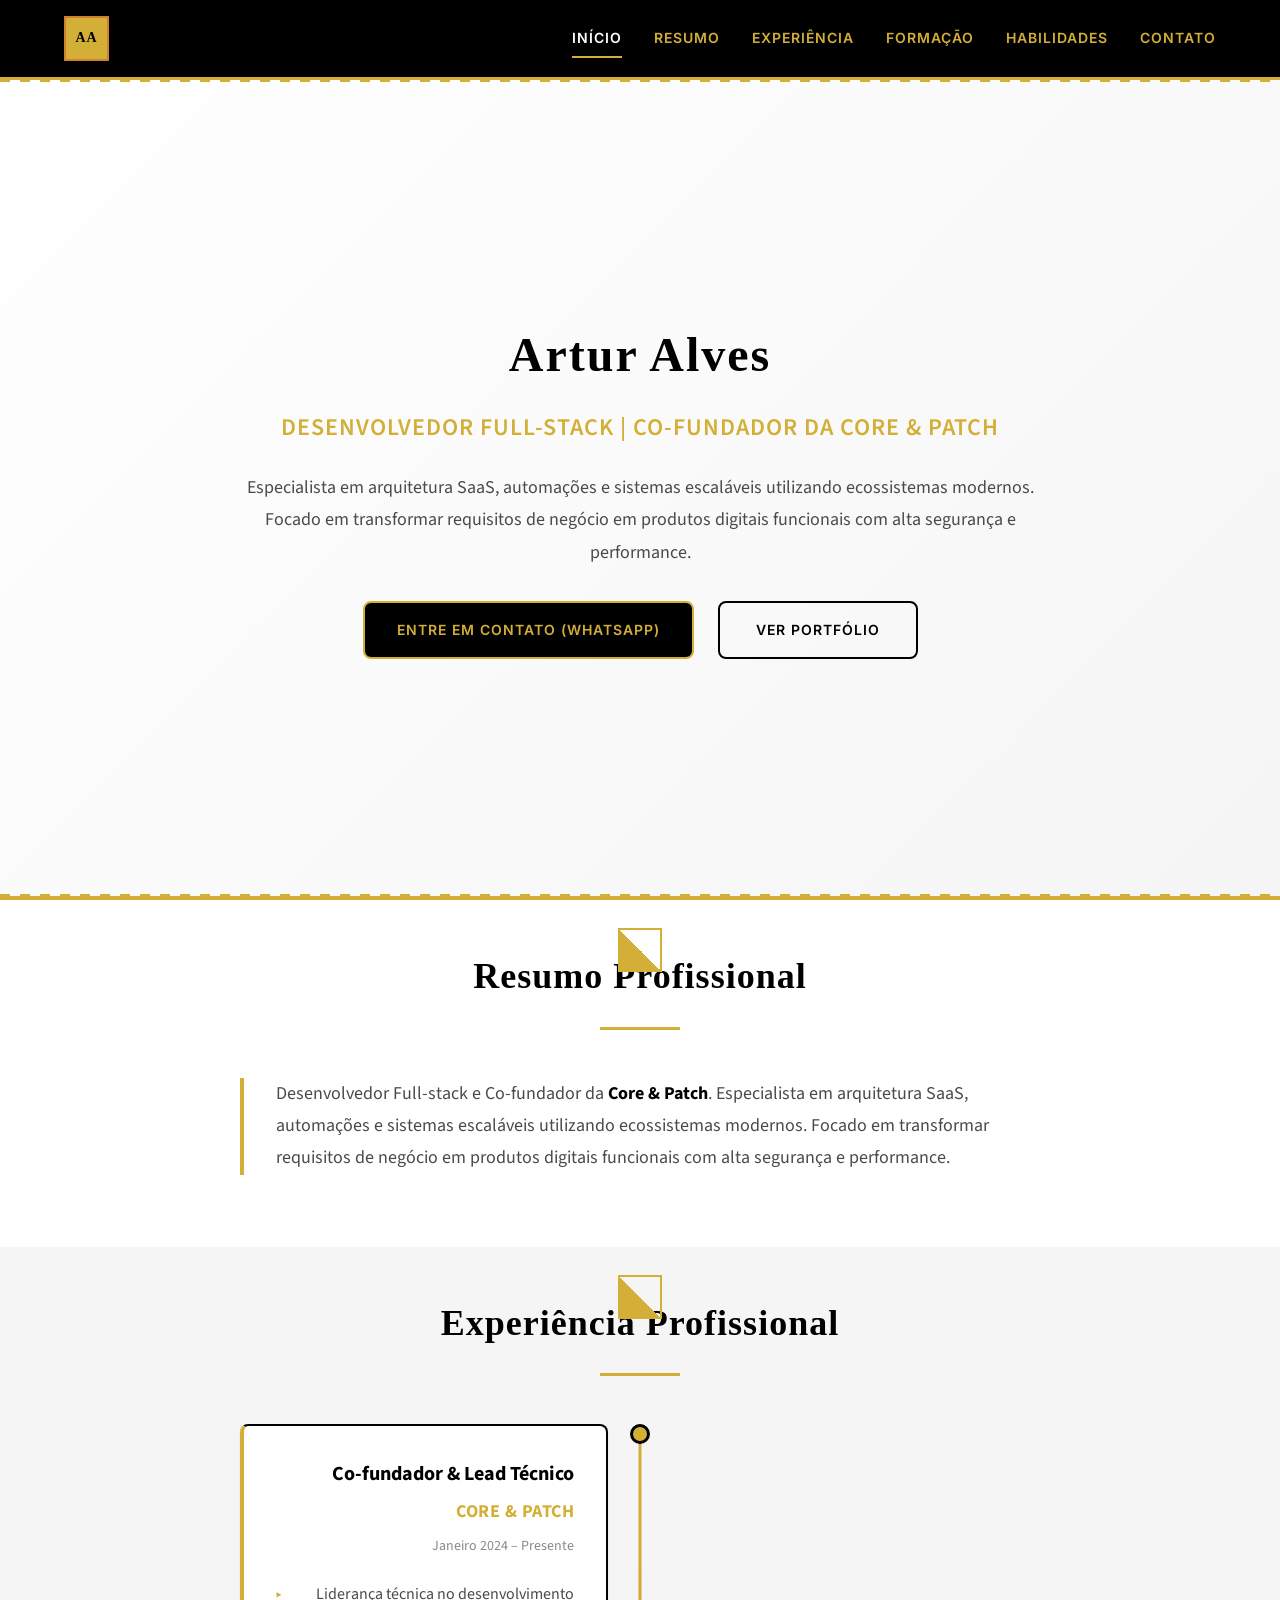
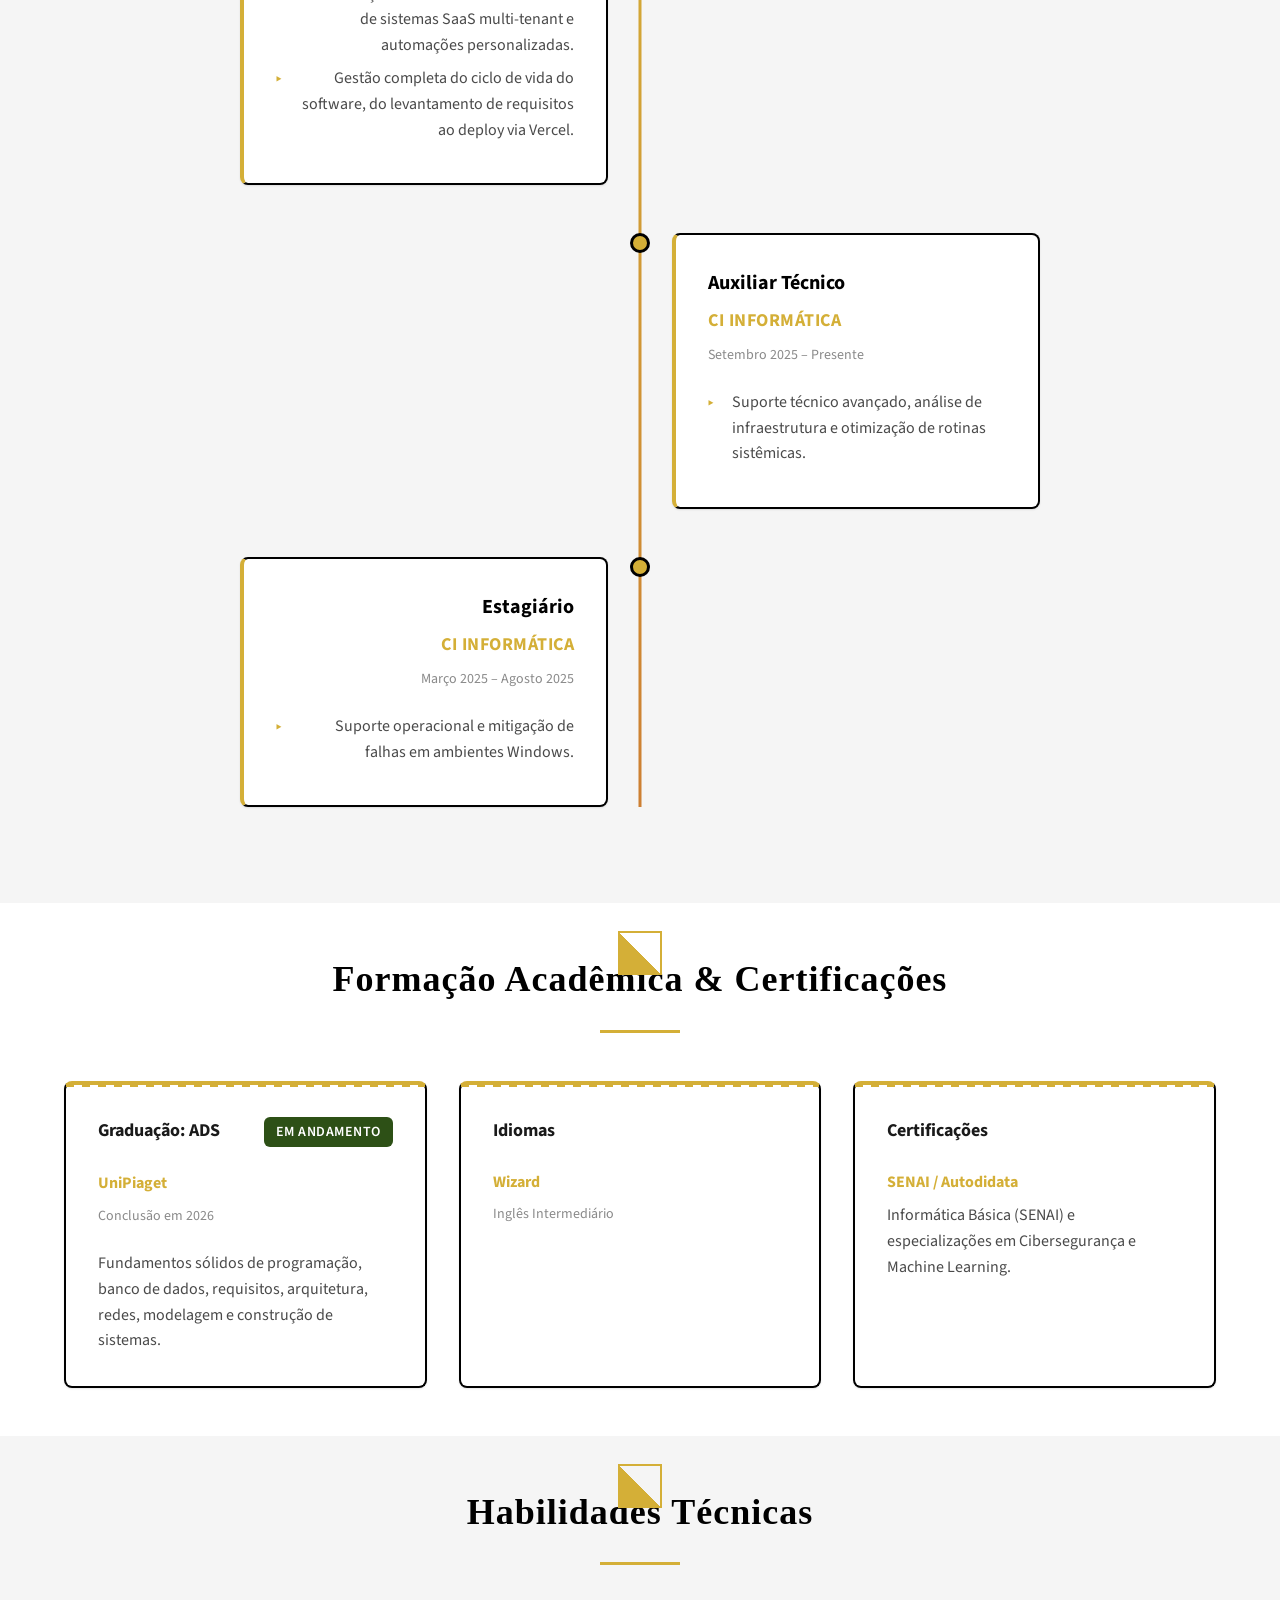
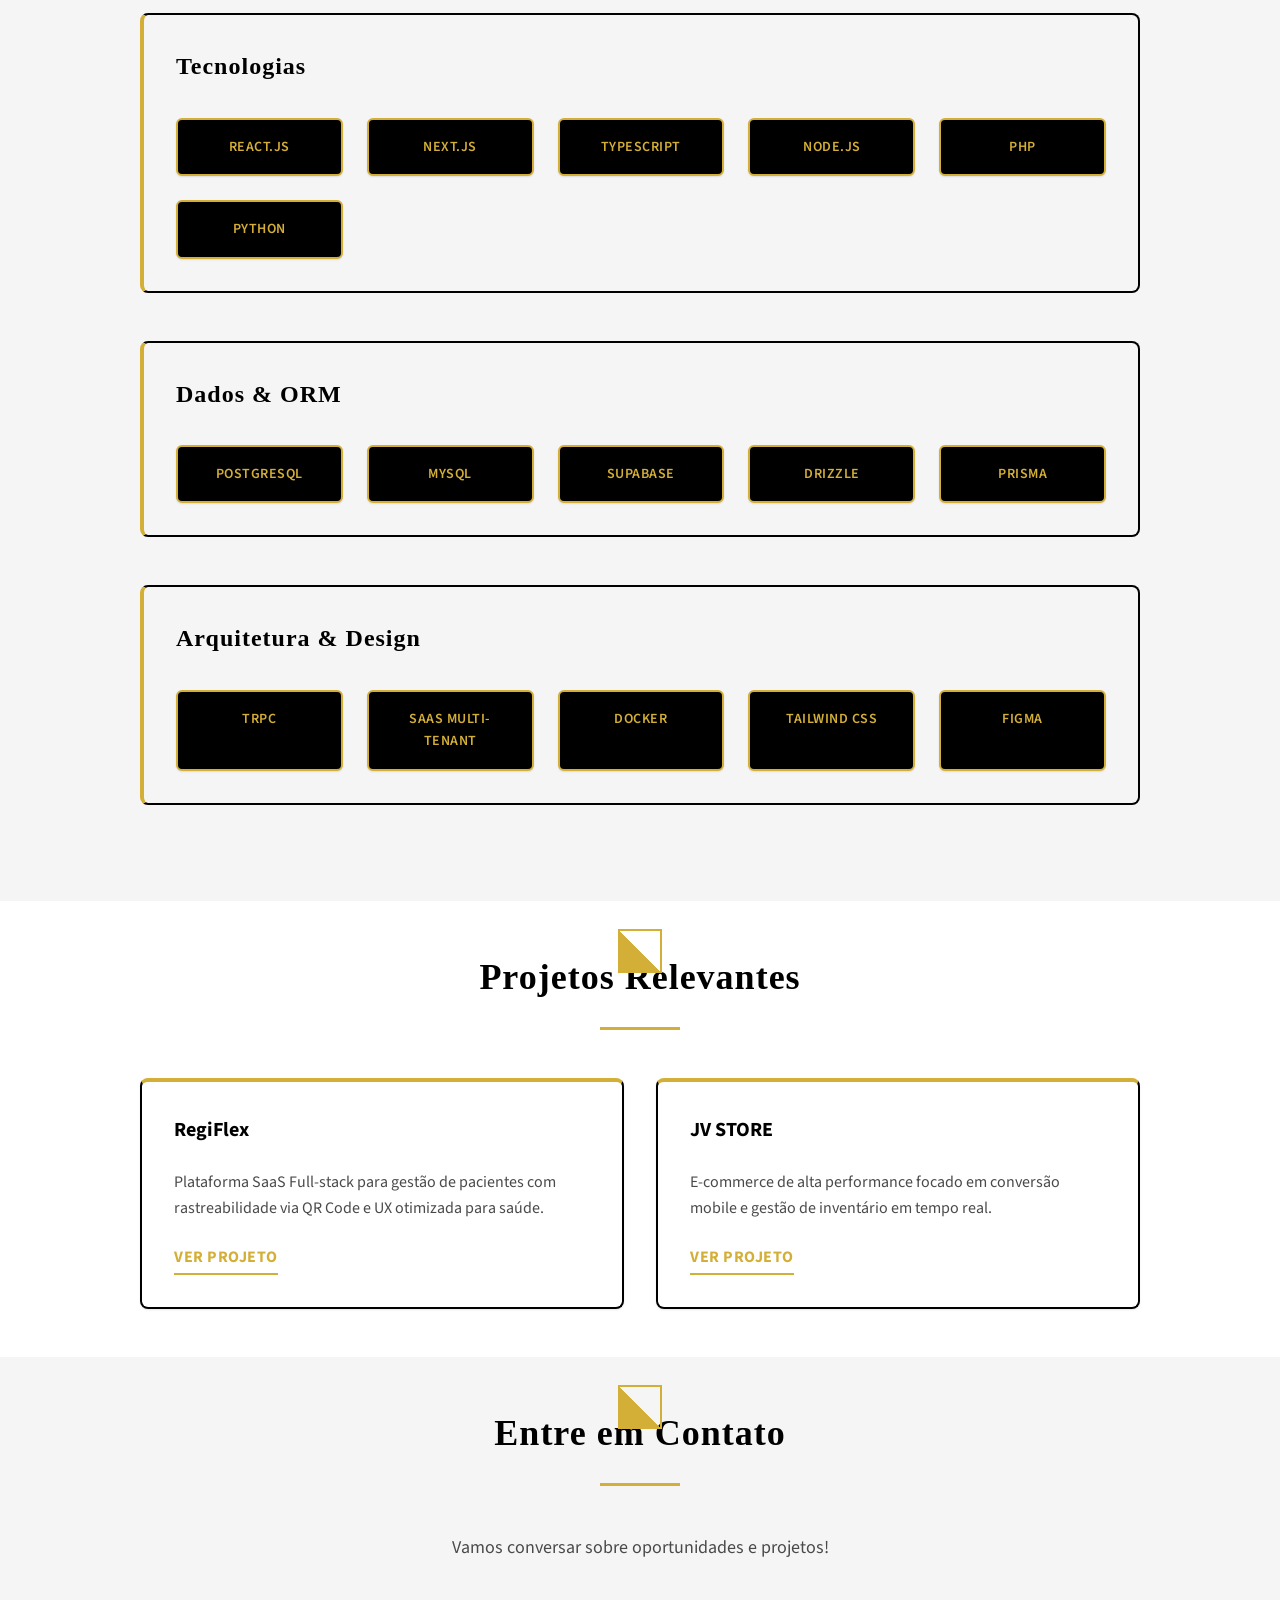
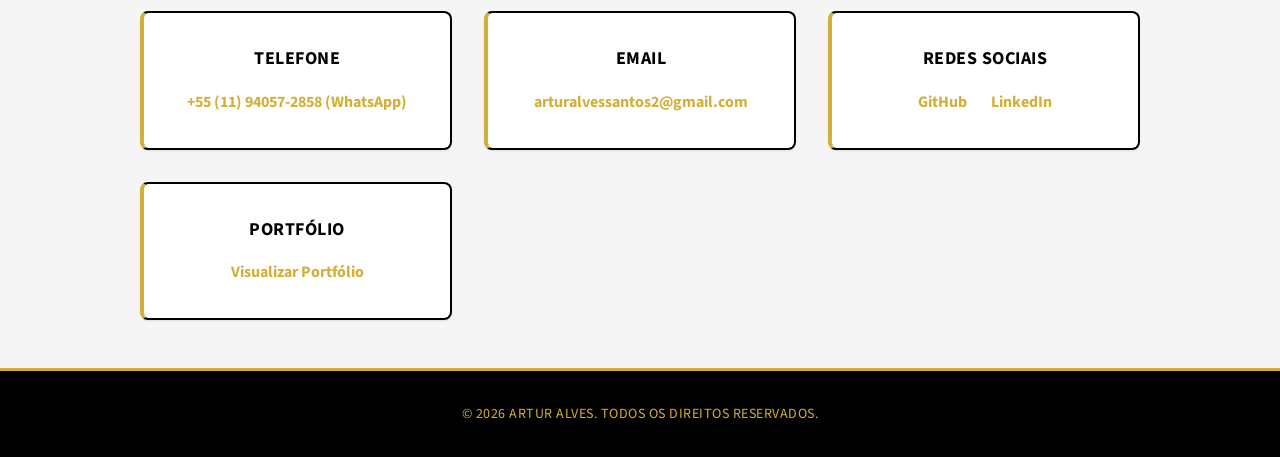
==== commit 4ff36695: "feat: atualizar informações com base no novo currículo em PDF" ====
--- a/index.html
+++ b/index.html
@@ -3,10 +3,10 @@
 <head>
     <meta charset="UTF-8">
     <meta name="viewport" content="width=device-width, initial-scale=1.0">
-    <meta name="description" content="Currículo de Artur Alves - Estudante de Análise e Desenvolvimento de Sistemas | Desenvolvedor Web">
-    <meta name="keywords" content="Currículo, Artur Alves, Desenvolvedor, ADS, Web Development, HTML, CSS, PHP, Machine Learning, Cibersegurança">
+    <meta name="description" content="Currículo de Artur Alves - Desenvolvedor Full-stack e Co-fundador da Core & Patch">
+    <meta name="keywords" content="Currículo, Artur Alves, Desenvolvedor Full-stack, Core & Patch, React, Next.js, TypeScript, Node.js, SaaS">
     <meta name="author" content="Artur Alves">
-    <title>Artur Alves - Currículo | Desenvolvedor Web</title>
+    <title>Artur Alves - Currículo | Desenvolvedor Full-stack</title>
     
     <!-- Importação de Fontes Google -->
     <link href="https://fonts.googleapis.com/css2?family=Inter:wght@400;600;700&family=Source+Sans+3:wght@300;400;600&display=swap" rel="stylesheet">
@@ -54,9 +54,9 @@
         <div class="container">
             <div class="hero-content">
                 <h1 class="hero-title">Artur Alves</h1>
-                <p class="hero-subtitle">Estudante de Análise e Desenvolvimento de Sistemas</p>
+                <p class="hero-subtitle">Desenvolvedor Full-stack | Co-fundador da Core & Patch</p>
                 <p class="hero-description">
-                    Acadêmico em Análise e Desenvolvimento de Sistemas (5º semestre), com sólida progressão em desenvolvimento web, análise de dados, machine learning e cibersegurança.
+                    Especialista em arquitetura SaaS, automações e sistemas escaláveis utilizando ecossistemas modernos. Focado em transformar requisitos de negócio em produtos digitais funcionais com alta segurança e performance.
                 </p>
                 
                 <!-- Call-to-Action -->
@@ -77,7 +77,7 @@
             
             <div class="resumo-content">
                 <p>
-                    Acadêmico em <strong>Análise e Desenvolvimento de Sistemas (5º semestre)</strong>, com sólida progressão em desenvolvimento web, análise de dados, machine learning e cibersegurança. Possui experiência prática em suporte técnico especializado e optimização de processos de TI, visando aplicação técnica de rigor metodológico e evolução profissional.
+                    Desenvolvedor Full-stack e Co-fundador da <strong>Core & Patch</strong>. Especialista em arquitetura SaaS, automações e sistemas escaláveis utilizando ecossistemas modernos. Focado em transformar requisitos de negócio em produtos digitais funcionais com alta segurança e performance.
                 </p>
             </div>
         </div>
@@ -95,17 +95,30 @@
                 <div class="timeline-item">
                     <div class="timeline-marker"></div>
                     <div class="timeline-content">
+                        <h3>Co-fundador & Lead Técnico</h3>
+                        <p class="empresa">Core & Patch</p>
+                        <p class="periodo">Janeiro 2024 – Presente</p>
+                        <ul class="responsabilidades">
+                            <li>Liderança técnica no desenvolvimento de sistemas SaaS multi-tenant e automações personalizadas.</li>
+                            <li>Gestão completa do ciclo de vida do software, do levantamento de requisitos ao deploy via Vercel.</li>
+                        </ul>
+                    </div>
+                </div>
+
+                <!-- Experiência 2 -->
+                <div class="timeline-item">
+                    <div class="timeline-marker"></div>
+                    <div class="timeline-content">
                         <h3>Auxiliar Técnico</h3>
                         <p class="empresa">Ci Informática</p>
-                        <p class="periodo">Agosto 2025 – Presente</p>
+                        <p class="periodo">Setembro 2025 – Presente</p>
                         <ul class="responsabilidades">
-                            <li>Responsável pelo suporte técnico e manutenção de rotinas sistêmicas.</li>
-                            <li>Atuação na análise de ocorrências e proposição de soluções para o aprimoramento da infraestrutura.</li>
+                            <li>Suporte técnico avançado, análise de infraestrutura e otimização de rotinas sistêmicas.</li>
                         </ul>
                     </div>
                 </div>
 
-                <!-- Experiência 2 -->
+                <!-- Experiência 3 -->
                 <div class="timeline-item">
                     <div class="timeline-marker"></div>
                     <div class="timeline-content">
@@ -113,8 +126,7 @@
                         <p class="empresa">Ci Informática</p>
                         <p class="periodo">Março 2025 – Agosto 2025</p>
                         <ul class="responsabilidades">
-                            <li>Suporte operacional e mitigação de falhas técnicas em hardware e software.</li>
-                            <li>Foco em rigor metodológico e colaboração multidisciplinar.</li>
+                            <li>Suporte operacional e mitigação de falhas em ambientes Windows.</li>
                         </ul>
                     </div>
                 </div>
@@ -133,29 +145,30 @@
                 <!-- Formação 1 -->
                 <div class="formacao-card">
                     <div class="formacao-header">
-                        <h3>Graduação: Tecnólogo em Análise e Desenvolvimento de Sistemas</h3>
+                        <h3>Graduação: ADS</h3>
                         <span class="formacao-badge">Em Andamento</span>
                     </div>
                     <p class="instituicao">UniPiaget</p>
-                    <p class="periodo">2024 a 2026 (5º Semestre)</p>
+                    <p class="periodo">Conclusão em 2026</p>
                     <p class="descricao">Fundamentos sólidos de programação, banco de dados, requisitos, arquitetura, redes, modelagem e construção de sistemas.</p>
                 </div>
 
                 <!-- Formação 2 -->
                 <div class="formacao-card">
                     <div class="formacao-header">
-                        <h3>Inglês</h3>
+                        <h3>Idiomas</h3>
                     </div>
                     <p class="instituicao">Wizard</p>
-                    <p class="periodo">Nível Básico</p>
+                    <p class="periodo">Inglês Intermediário</p>
                 </div>
 
                 <!-- Formação 3 -->
                 <div class="formacao-card">
                     <div class="formacao-header">
-                        <h3>Informática Básica</h3>
-                    </div>
-                    <p class="instituicao">SENAI</p>
+                        <h3>Certificações</h3>
+                    </div>
+                    <p class="instituicao">SENAI / Autodidata</p>
+                    <p class="descricao">Informática Básica (SENAI) e especializações em Cibersegurança e Machine Learning.</p>
                 </div>
             </div>
         </div>
@@ -170,31 +183,33 @@
             
             <div class="habilidades-container">
                 <div class="habilidades-grupo">
-                    <h3 class="habilidades-titulo">Domínio Stack</h3>
+                    <h3 class="habilidades-titulo">Tecnologias</h3>
                     <div class="skills-grid">
-                        <div class="skill-tag">HTML5</div>
-                        <div class="skill-tag">CSS3</div>
-                        <div class="skill-tag">JavaScript</div>
+                        <div class="skill-tag">React.js</div>
+                        <div class="skill-tag">Next.js</div>
+                        <div class="skill-tag">TypeScript</div>
+                        <div class="skill-tag">Node.js</div>
                         <div class="skill-tag">PHP</div>
+                        <div class="skill-tag">Python</div>
                     </div>
                 </div>
                 <div class="habilidades-grupo">
-                    <h3 class="habilidades-titulo">Dados & Programação</h3>
+                    <h3 class="habilidades-titulo">Dados & ORM</h3>
                     <div class="skills-grid">
+                        <div class="skill-tag">PostgreSQL</div>
                         <div class="skill-tag">MySQL</div>
-                        <div class="skill-tag">SQL</div>
-                        <div class="skill-tag">JSON</div>
-                        <div class="skill-tag">Python</div>
-                        <div class="skill-tag">Lógica Algorítmica</div>
+                        <div class="skill-tag">Supabase</div>
+                        <div class="skill-tag">Drizzle</div>
+                        <div class="skill-tag">Prisma</div>
                     </div>
                 </div>
                 <div class="habilidades-grupo">
-                    <h3 class="habilidades-titulo">Arquitetura & Ferramentas</h3>
+                    <h3 class="habilidades-titulo">Arquitetura & Design</h3>
                     <div class="skills-grid">
-                        <div class="skill-tag">Modelagem de Sistemas</div>
-                        <div class="skill-tag">Infraestrutura de TI</div>
-                        <div class="skill-tag">Git/GitHub</div>
-                        <div class="skill-tag">VS Code</div>
+                        <div class="skill-tag">tRPC</div>
+                        <div class="skill-tag">SaaS Multi-tenant</div>
+                        <div class="skill-tag">Docker</div>
+                        <div class="skill-tag">Tailwind CSS</div>
                         <div class="skill-tag">Figma</div>
                     </div>
                 </div>
@@ -210,14 +225,14 @@
             <h2 class="section-title">Projetos Relevantes</h2>
             <div class="projetos-grid">
                 <div class="projeto-item">
+                    <h3>RegiFlex</h3>
+                    <p>Plataforma SaaS Full-stack para gestão de pacientes com rastreabilidade via QR Code e UX otimizada para saúde.</p>
+                    <a href="https://appregiflex.com.br" target="_blank" rel="noopener noreferrer">Ver Projeto</a>
+                </div>
+                <div class="projeto-item">
                     <h3>JV STORE</h3>
-                    <p>E-commerce funcional e responsivo, com foco em performance mobile e gestão dinâmica de dados.</p>
-                    <a href="https://artur-source.github.io/JVSTORE/" target="_blank" rel="noopener noreferrer">Ver Projeto</a>
-                </div>
-                <div class="projeto-item">
-                    <h3>RegiFlex</h3>
-                    <p>Sistema full-stack para gestão de pacientes com rastreabilidade via QR Code.</p>
-                    <a href="https://artur-source.github.io/RegiFlex/" target="_blank" rel="noopener noreferrer">Ver Projeto</a>
+                    <p>E-commerce de alta performance focado em conversão mobile e gestão de inventário em tempo real.</p>
+                    <a href="https://jvstore.com.br" target="_blank" rel="noopener noreferrer">Ver Projeto</a>
                 </div>
             </div>
         </div>
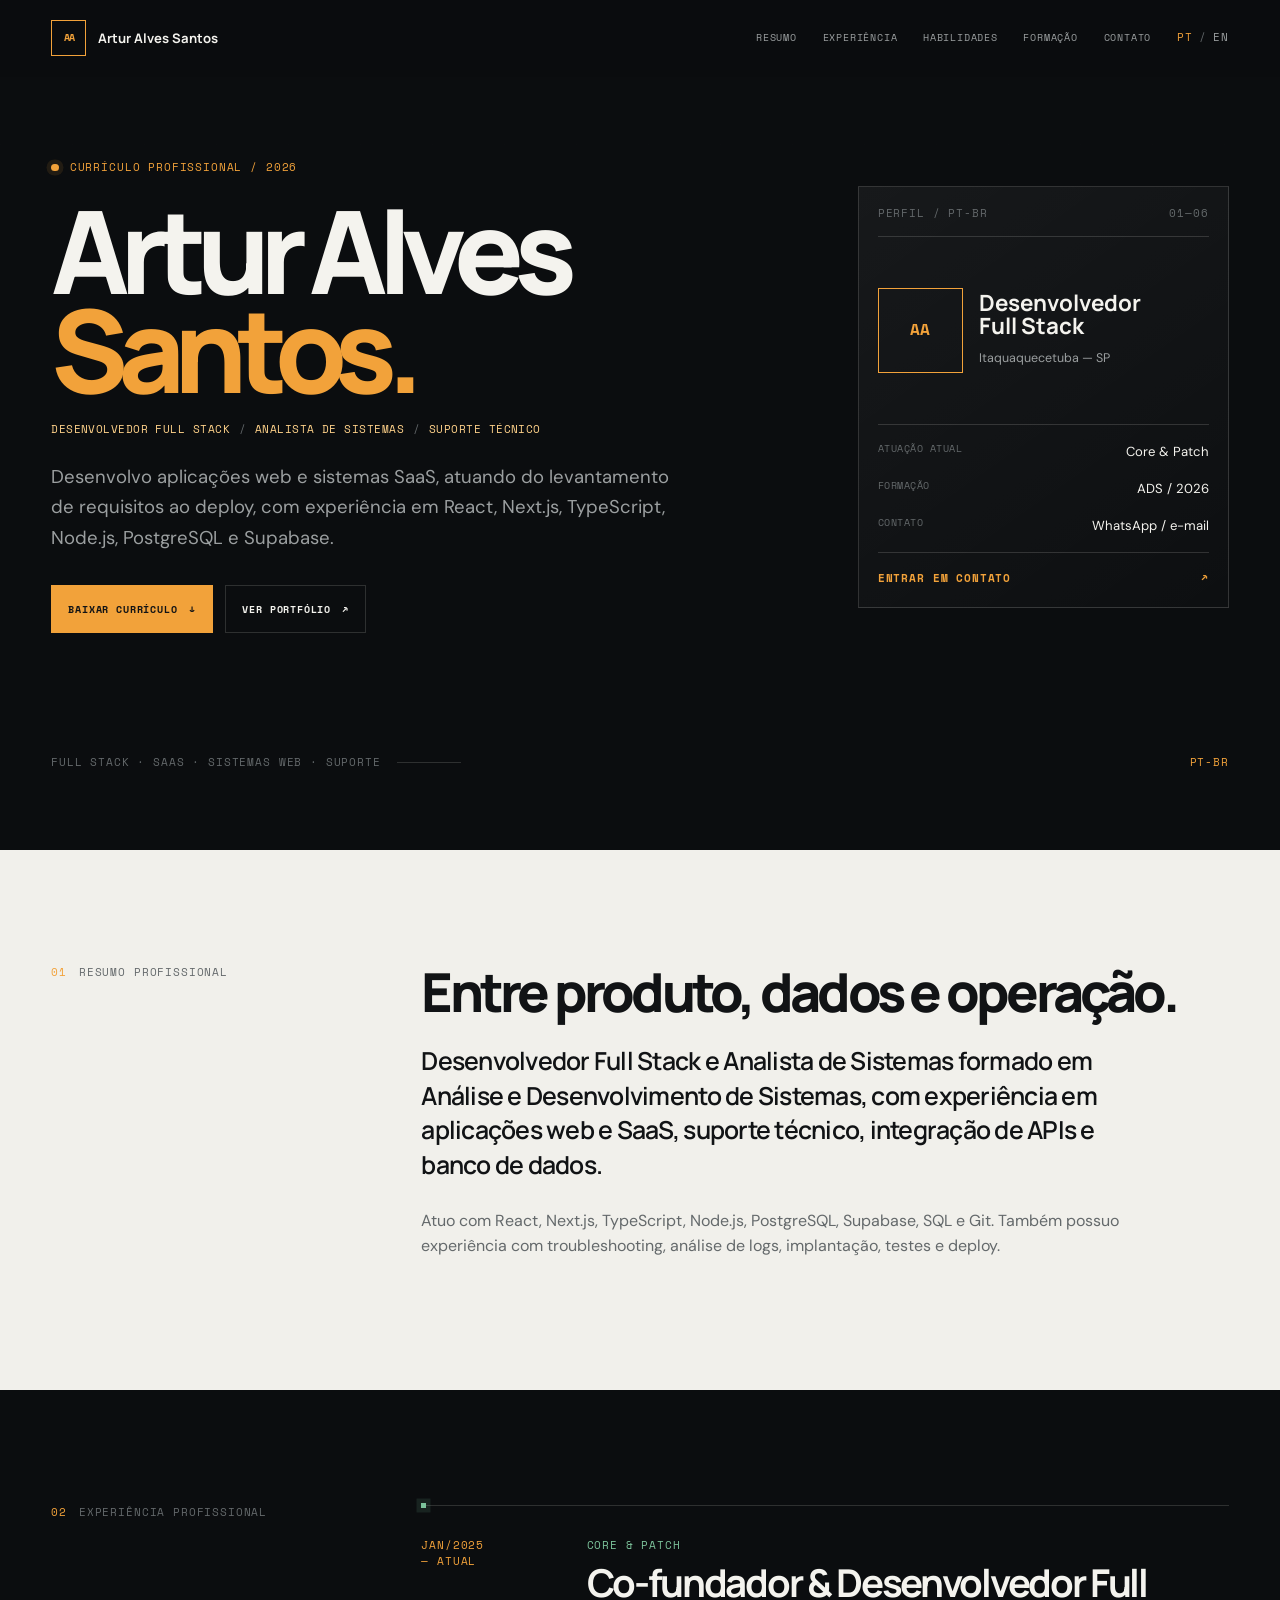
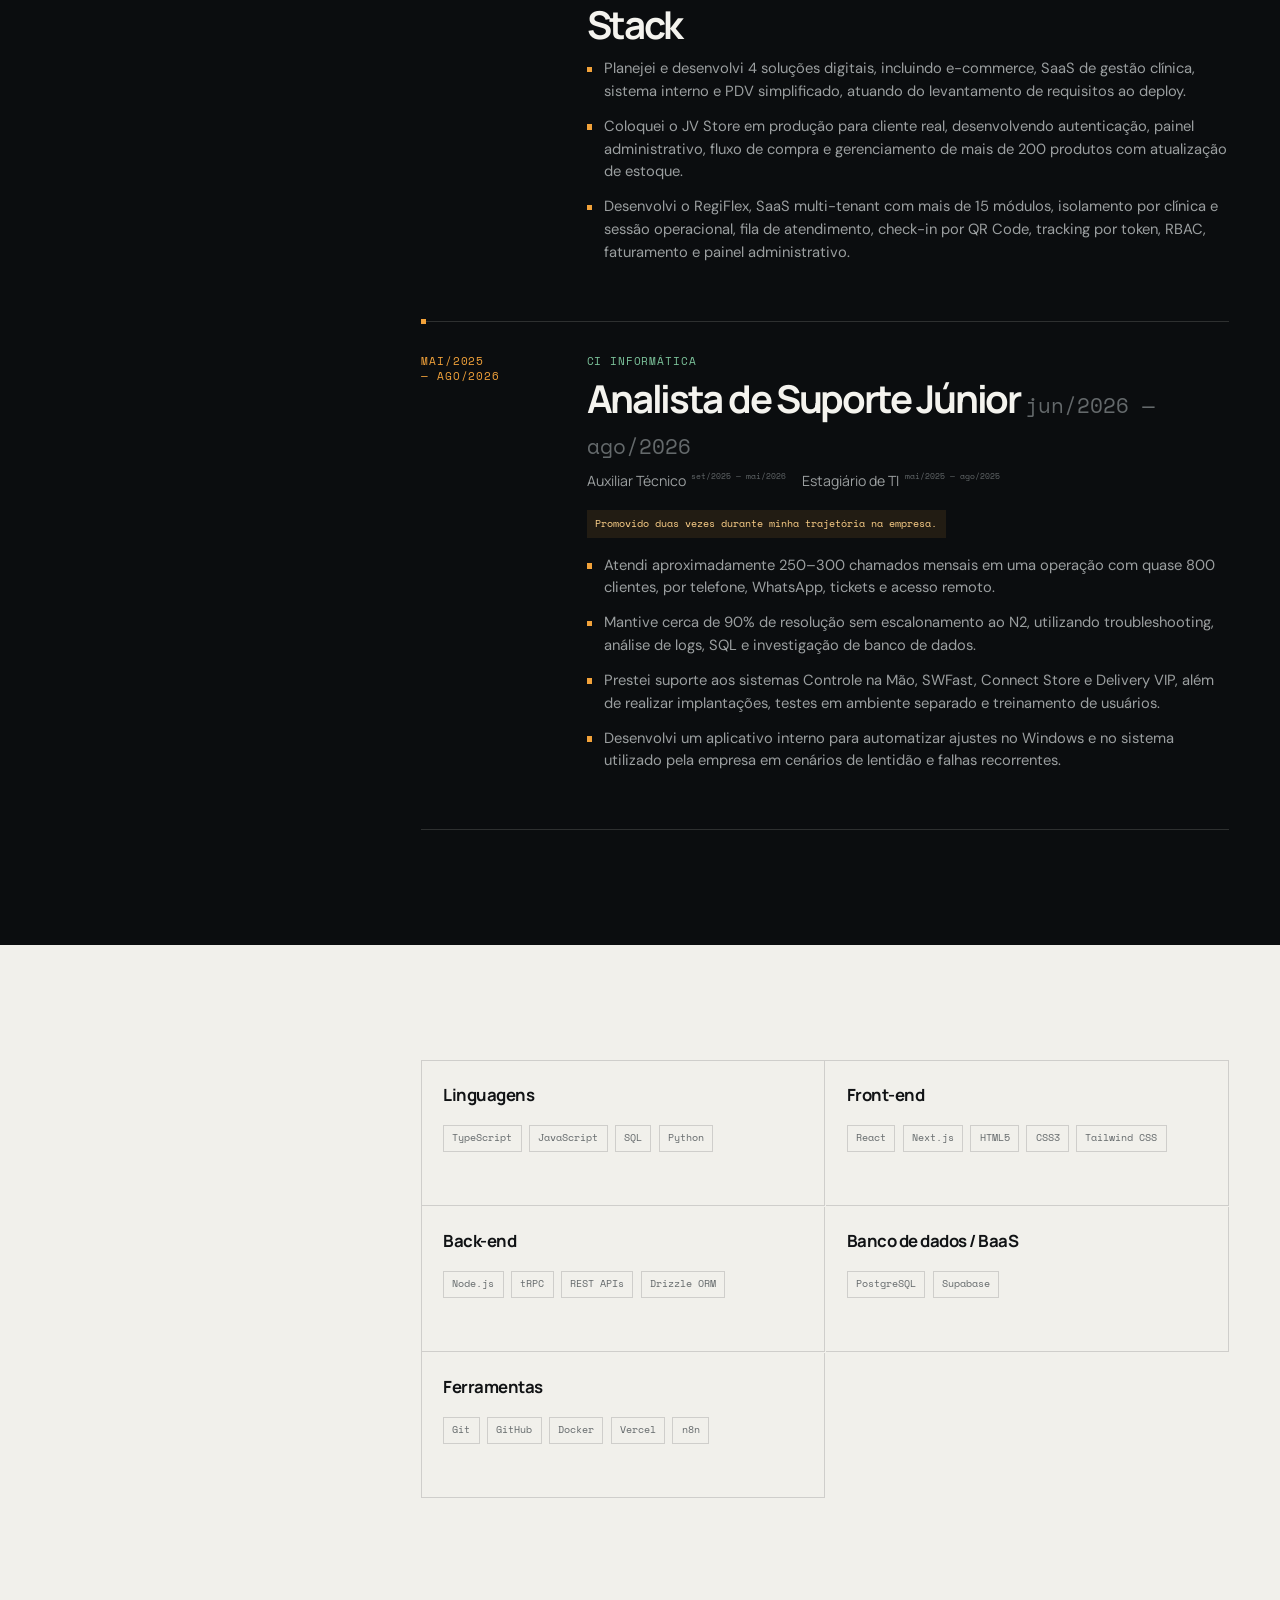
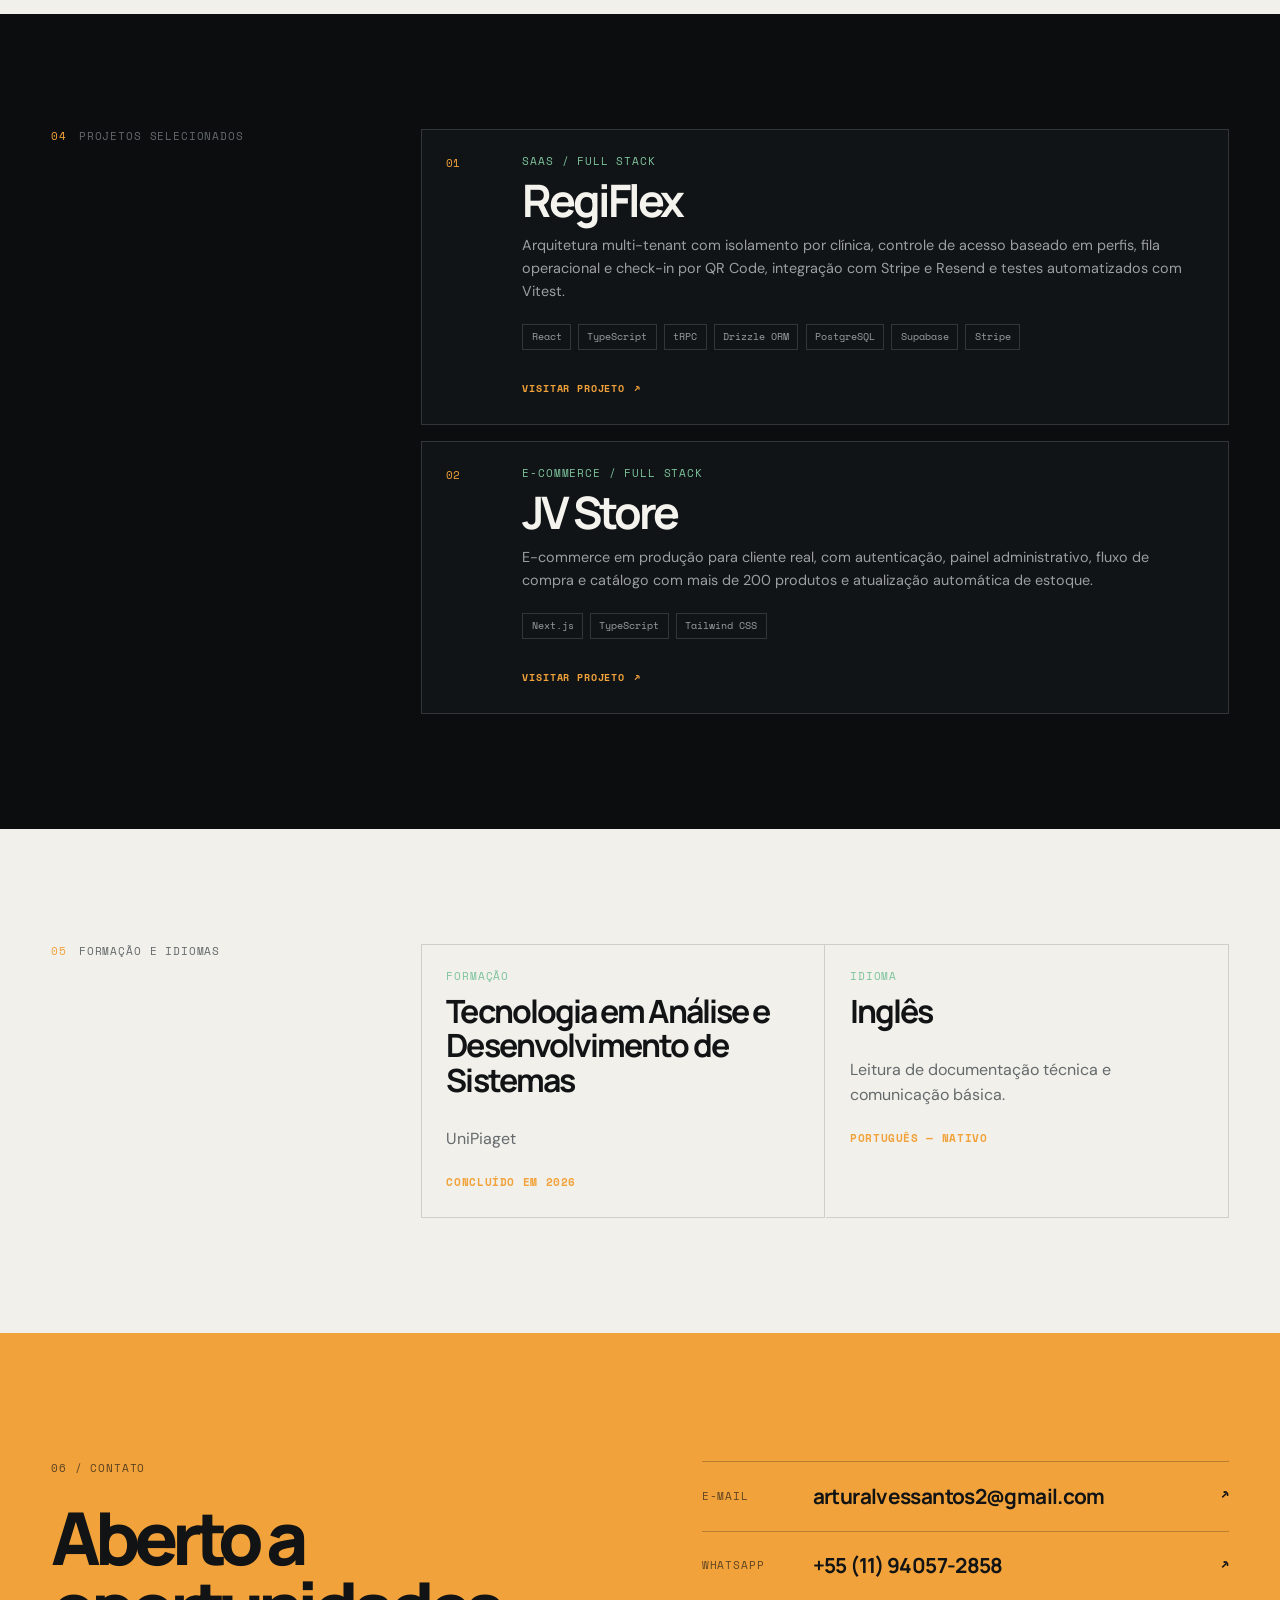
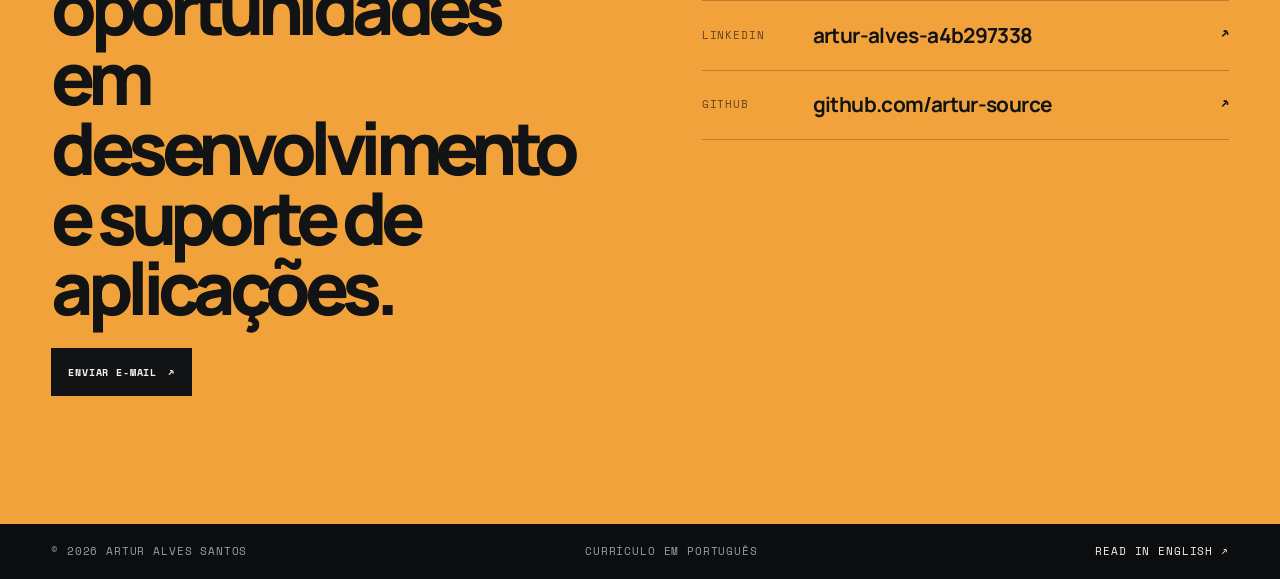
==== commit 755b18cc: "Atualiza curriculo em portugues e ingles" ====
--- a/index.html
+++ b/index.html
@@ -1,288 +1,96 @@
-<!DOCTYPE html>
+<!doctype html>
 <html lang="pt-BR">
 <head>
     <meta charset="UTF-8">
     <meta name="viewport" content="width=device-width, initial-scale=1.0">
-    <meta name="description" content="Currículo de Artur Alves - Desenvolvedor Full-stack e Co-fundador da Core & Patch">
-    <meta name="keywords" content="Currículo, Artur Alves, Desenvolvedor Full-stack, Core & Patch, React, Next.js, TypeScript, Node.js, SaaS">
-    <meta name="author" content="Artur Alves">
-    <title>Artur Alves - Currículo | Desenvolvedor Full-stack</title>
-    
-    <!-- Importação de Fontes Google -->
-    <link href="https://fonts.googleapis.com/css2?family=Inter:wght@400;600;700&family=Source+Sans+3:wght@300;400;600&display=swap" rel="stylesheet">
-    
-    <!-- Estilos CSS -->
+    <meta name="description" content="Currículo de Artur Alves Santos, Desenvolvedor Full Stack, Analista de Sistemas e Suporte Técnico.">
+    <meta name="author" content="Artur Alves Santos">
+    <meta name="theme-color" content="#0b0d0f">
+    <link rel="canonical" href="https://artur-source.github.io/artur-alves-curriculo/">
+    <link rel="icon" href="favicon.ico" sizes="any">
+    <link rel="icon" type="image/png" sizes="256x256" href="favicon-256.png">
+    <link rel="apple-touch-icon" href="favicon-256.png">
+    <meta property="og:type" content="profile">
+    <meta property="og:locale" content="pt_BR">
+    <meta property="og:url" content="https://artur-source.github.io/artur-alves-curriculo/">
+    <meta property="og:title" content="Artur Alves Santos | Currículo">
+    <meta property="og:description" content="Desenvolvedor Full Stack, Analista de Sistemas e Suporte Técnico.">
+    <meta property="og:image" content="https://artur-source.github.io/portfolio-artur-novo/assets/og-card.png">
+    <meta name="twitter:card" content="summary">
+    <title>Artur Alves Santos | Currículo</title>
+    <link rel="preconnect" href="https://fonts.googleapis.com">
+    <link rel="preconnect" href="https://fonts.gstatic.com" crossorigin>
+    <link href="https://fonts.googleapis.com/css2?family=DM+Sans:wght@400;500;600;700&family=Manrope:wght@500;600;700;800&family=Space+Mono:wght@400;700&display=swap" rel="stylesheet">
     <link rel="stylesheet" href="curriculo-styles.css">
-    <link rel="stylesheet" href="portfolio-animations.css">
+    <script type="application/ld+json">
+    {
+        "@context": "https://schema.org",
+        "@type": "Person",
+        "name": "Artur Alves Santos",
+        "jobTitle": "Desenvolvedor Full Stack | Analista de Sistemas | Suporte Técnico",
+        "url": "https://artur-source.github.io/artur-alves-curriculo/",
+        "email": "mailto:arturalvessantos2@gmail.com",
+        "sameAs": ["https://github.com/artur-source", "https://www.linkedin.com/in/artur-alves-a4b297338"]
+    }
+    </script>
 </head>
-<body>
-    <!-- ================================================================
-         HEADER FIXO COM NAVEGAÇÃO
-         ================================================================ -->
-    <header class="header">
-        <div class="container">
-            <div class="header-content">
-                <!-- Logo Minimalista -->
-                <a href="#inicio" class="logo">
-                    <span class="logo-text">AA</span>
-                </a>
-                
-                <!-- Botão Menu Hamburger (Mobile) -->
-                <button class="menu-toggle" aria-label="Abrir menu de navegação">
-                    <span></span>
-                    <span></span>
-                    <span></span>
-                </button>
-                
-                <!-- Navegação Principal -->
-                <nav class="nav">
-                    <a href="#inicio" class="nav-link">Início</a>
-                    <a href="#resumo" class="nav-link">Resumo</a>
-                    <a href="#experiencia" class="nav-link">Experiência</a>
-                    <a href="#formacao" class="nav-link">Formação</a>
-                    <a href="#habilidades" class="nav-link">Habilidades</a>
-                    <a href="#contato" class="nav-link">Contato</a>
-                </nav>
-            </div>
+<body data-lang="pt">
+    <a class="skip-link" href="#conteudo">Pular para o conteúdo</a>
+    <header class="site-header" data-header>
+        <div class="container header-inner">
+            <a class="brand" href="#inicio" aria-label="Artur Alves Santos — início"><span class="brand-mark">AA</span><span class="brand-name">Artur Alves Santos</span></a>
+            <button class="menu-toggle" type="button" aria-expanded="false" aria-controls="site-nav"><span class="sr-only">Abrir menu</span><span></span><span></span></button>
+            <nav class="site-nav" id="site-nav" aria-label="Navegação principal">
+                <a href="#resumo">Resumo</a><a href="#experiencia">Experiência</a><a href="#habilidades">Habilidades</a><a href="#formacao">Formação</a><a href="#contato">Contato</a>
+                <span class="language-switch" aria-label="Idioma"><a class="language-switch__active" href="./">PT</a><span>/</span><a href="en/">EN</a></span>
+            </nav>
         </div>
     </header>
 
-    <!-- ================================================================
-         SEÇÃO HERO (Apresentação Principal)
-         ================================================================ -->
-    <section id="inicio" class="hero">
-        <div class="container">
-            <div class="hero-content">
-                <h1 class="hero-title">Artur Alves</h1>
-                <p class="hero-subtitle">Desenvolvedor Full-stack | Co-fundador da Core & Patch</p>
-                <p class="hero-description">
-                    Especialista em arquitetura SaaS, automações e sistemas escaláveis utilizando ecossistemas modernos. Focado em transformar requisitos de negócio em produtos digitais funcionais com alta segurança e performance.
-                </p>
-                
-                <!-- Call-to-Action -->
-                <div class="hero-cta">
-                    <a href="https://wa.me/5511940572858?text=Ol%C3%A1%2C%20vi%20seu%20curr%C3%ADculo%20e%20gostaria%20de%20entrar%20em%20contato." class="btn btn-primary" target="_blank" rel="noopener noreferrer">Entre em Contato (WhatsApp)</a>
-                    <a href="https://artur-source.github.io/portfolio-artur-novo/" class="btn btn-secondary" target="_blank" rel="noopener noreferrer">Ver Portfólio</a>
+    <main id="conteudo">
+        <section class="hero" id="inicio" aria-labelledby="hero-title">
+            <div class="container hero-grid">
+                <div class="hero-main reveal">
+                    <p class="eyebrow"><span class="eyebrow-dot"></span> Currículo profissional / 2026</p>
+                    <h1 id="hero-title">Artur Alves<br><em>Santos.</em></h1>
+                    <p class="hero-role">Desenvolvedor Full Stack <span>/</span> Analista de Sistemas <span>/</span> Suporte Técnico</p>
+                    <p class="hero-description">Desenvolvo aplicações web e sistemas SaaS, atuando do levantamento de requisitos ao deploy, com experiência em React, Next.js, TypeScript, Node.js, PostgreSQL e Supabase.</p>
+                    <div class="hero-actions"><a class="button button--primary" href="Curriculo-Artur-Alves-Santos.pdf" download>Baixar currículo <span>↓</span></a><a class="button button--secondary" href="https://artur-source.github.io/portfolio-artur-novo/" target="_blank" rel="noopener noreferrer">Ver portfólio <span>↗</span></a></div>
                 </div>
+                <aside class="hero-card reveal reveal--delay" aria-label="Dados de contato">
+                    <div class="hero-card__top"><span>PERFIL / PT-BR</span><span>01—06</span></div>
+                    <div class="hero-card__identity"><span class="hero-initials">AA</span><div><strong>Desenvolvedor<br>Full Stack</strong><span>Itaquaquecetuba — SP</span></div></div>
+                    <dl class="quick-facts"><div><dt>Atuação atual</dt><dd>Core &amp; Patch</dd></div><div><dt>Formação</dt><dd>ADS / 2026</dd></div><div><dt>Contato</dt><dd>WhatsApp / e-mail</dd></div></dl>
+                    <a class="card-link" href="#contato">Entrar em contato <span>↗</span></a>
+                </aside>
             </div>
-        </div>
-    </section>
+            <div class="container hero-footer"><span>Full Stack · SaaS · Sistemas web · Suporte</span><span class="hero-footer__line"></span><span>PT-BR</span></div>
+        </section>
 
-    <!-- ================================================================
-         SEÇÃO RESUMO PROFISSIONAL
-         ================================================================ -->
-    <section id="resumo" class="resumo">
-        <div class="container">
-            <h2 class="section-title">Resumo Profissional</h2>
-            
-            <div class="resumo-content">
-                <p>
-                    Desenvolvedor Full-stack e Co-fundador da <strong>Core & Patch</strong>. Especialista em arquitetura SaaS, automações e sistemas escaláveis utilizando ecossistemas modernos. Focado em transformar requisitos de negócio em produtos digitais funcionais com alta segurança e performance.
-                </p>
-            </div>
-        </div>
-    </section>
+        <section class="section section--paper" id="resumo" aria-labelledby="summary-title">
+            <div class="container split-layout"><div class="section-label reveal"><span>01</span><p>Resumo profissional</p></div><div class="section-content reveal reveal--delay"><h2 id="summary-title">Entre produto, dados e operação.</h2><p class="lead">Desenvolvedor Full Stack e Analista de Sistemas formado em Análise e Desenvolvimento de Sistemas, com experiência em aplicações web e SaaS, suporte técnico, integração de APIs e banco de dados.</p><p>Atuo com React, Next.js, TypeScript, Node.js, PostgreSQL, Supabase, SQL e Git. Também possuo experiência com troubleshooting, análise de logs, implantação, testes e deploy.</p></div></div>
+        </section>
 
-    <!-- ================================================================
-         SEÇÃO EXPERIÊNCIA PROFISSIONAL
-         ================================================================ -->
-    <section id="experiencia" class="experiencia">
-        <div class="container">
-            <h2 class="section-title">Experiência Profissional</h2>
-            
-            <div class="timeline">
-                <!-- Experiência 1 -->
-                <div class="timeline-item">
-                    <div class="timeline-marker"></div>
-                    <div class="timeline-content">
-                        <h3>Co-fundador & Lead Técnico</h3>
-                        <p class="empresa">Core & Patch</p>
-                        <p class="periodo">Janeiro 2024 – Presente</p>
-                        <ul class="responsabilidades">
-                            <li>Liderança técnica no desenvolvimento de sistemas SaaS multi-tenant e automações personalizadas.</li>
-                            <li>Gestão completa do ciclo de vida do software, do levantamento de requisitos ao deploy via Vercel.</li>
-                        </ul>
-                    </div>
-                </div>
+        <section class="section" id="experiencia" aria-labelledby="experience-title">
+            <div class="container split-layout"><div class="section-label reveal"><span>02</span><p id="experience-title">Experiência profissional</p></div><div class="experience-list reveal reveal--delay">
+                <article class="experience-item experience-item--current"><div class="experience-date">jan/2025<br>— atual</div><div class="experience-body"><p class="experience-company">Core &amp; Patch</p><h2>Co-fundador &amp; Desenvolvedor Full Stack</h2><ul><li>Planejei e desenvolvi 4 soluções digitais, incluindo e-commerce, SaaS de gestão clínica, sistema interno e PDV simplificado, atuando do levantamento de requisitos ao deploy.</li><li>Coloquei o JV Store em produção para cliente real, desenvolvendo autenticação, painel administrativo, fluxo de compra e gerenciamento de mais de 200 produtos com atualização de estoque.</li><li>Desenvolvi o RegiFlex, SaaS multi-tenant com mais de 15 módulos, isolamento por clínica e sessão operacional, fila de atendimento, check-in por QR Code, tracking por token, RBAC, faturamento e painel administrativo.</li></ul></div></article>
+                <article class="experience-item"><div class="experience-date">mai/2025<br>— ago/2026</div><div class="experience-body"><p class="experience-company">CI Informática</p><h2>Analista de Suporte Júnior <small>jun/2026 — ago/2026</small></h2><div class="role-history"><span>Auxiliar Técnico <small>set/2025 — mai/2026</small></span><span>Estagiário de TI <small>mai/2025 — ago/2025</small></span></div><p class="promotion-note">Promovido duas vezes durante minha trajetória na empresa.</p><ul><li>Atendi aproximadamente 250–300 chamados mensais em uma operação com quase 800 clientes, por telefone, WhatsApp, tickets e acesso remoto.</li><li>Mantive cerca de 90% de resolução sem escalonamento ao N2, utilizando troubleshooting, análise de logs, SQL e investigação de banco de dados.</li><li>Prestei suporte aos sistemas Controle na Mão, SWFast, Connect Store e Delivery VIP, além de realizar implantações, testes em ambiente separado e treinamento de usuários.</li><li>Desenvolvi um aplicativo interno para automatizar ajustes no Windows e no sistema utilizado pela empresa em cenários de lentidão e falhas recorrentes.</li></ul></div></article>
+            </div></div>
+        </section>
 
-                <!-- Experiência 2 -->
-                <div class="timeline-item">
-                    <div class="timeline-marker"></div>
-                    <div class="timeline-content">
-                        <h3>Auxiliar Técnico</h3>
-                        <p class="empresa">Ci Informática</p>
-                        <p class="periodo">Setembro 2025 – Presente</p>
-                        <ul class="responsabilidades">
-                            <li>Suporte técnico avançado, análise de infraestrutura e otimização de rotinas sistêmicas.</li>
-                        </ul>
-                    </div>
-                </div>
+        <section class="section section--paper" id="habilidades" aria-labelledby="skills-title">
+            <div class="container split-layout"><div class="section-label reveal"><span>03</span><p id="skills-title">Competências</p></div><div class="skills-layout reveal reveal--delay">
+                <div class="skill-group"><h2>Linguagens</h2><div class="tag-list"><span>TypeScript</span><span>JavaScript</span><span>SQL</span><span>Python</span></div></div><div class="skill-group"><h2>Front-end</h2><div class="tag-list"><span>React</span><span>Next.js</span><span>HTML5</span><span>CSS3</span><span>Tailwind CSS</span></div></div><div class="skill-group"><h2>Back-end</h2><div class="tag-list"><span>Node.js</span><span>tRPC</span><span>REST APIs</span><span>Drizzle ORM</span></div></div><div class="skill-group"><h2>Banco de dados / BaaS</h2><div class="tag-list"><span>PostgreSQL</span><span>Supabase</span></div></div><div class="skill-group"><h2>Ferramentas</h2><div class="tag-list"><span>Git</span><span>GitHub</span><span>Docker</span><span>Vercel</span><span>n8n</span></div></div>
+            </div></div>
+        </section>
 
-                <!-- Experiência 3 -->
-                <div class="timeline-item">
-                    <div class="timeline-marker"></div>
-                    <div class="timeline-content">
-                        <h3>Estagiário</h3>
-                        <p class="empresa">Ci Informática</p>
-                        <p class="periodo">Março 2025 – Agosto 2025</p>
-                        <ul class="responsabilidades">
-                            <li>Suporte operacional e mitigação de falhas em ambientes Windows.</li>
-                        </ul>
-                    </div>
-                </div>
-            </div>
-        </div>
-    </section>
+        <section class="section" id="projetos" aria-labelledby="projects-title"><div class="container split-layout"><div class="section-label reveal"><span>04</span><p id="projects-title">Projetos selecionados</p></div><div class="project-list reveal reveal--delay"><article class="project-item"><div class="project-index">01</div><div><p class="project-kicker">SaaS / Full Stack</p><h2>RegiFlex</h2><p>Arquitetura multi-tenant com isolamento por clínica, controle de acesso baseado em perfis, fila operacional e check-in por QR Code, integração com Stripe e Resend e testes automatizados com Vitest.</p><div class="tag-list"><span>React</span><span>TypeScript</span><span>tRPC</span><span>Drizzle ORM</span><span>PostgreSQL</span><span>Supabase</span><span>Stripe</span></div><a class="text-link" href="https://appregiflex.com.br" target="_blank" rel="noopener noreferrer">Visitar projeto <span>↗</span></a></div></article><article class="project-item"><div class="project-index">02</div><div><p class="project-kicker">E-commerce / Full Stack</p><h2>JV Store</h2><p>E-commerce em produção para cliente real, com autenticação, painel administrativo, fluxo de compra e catálogo com mais de 200 produtos e atualização automática de estoque.</p><div class="tag-list"><span>Next.js</span><span>TypeScript</span><span>Tailwind CSS</span></div><a class="text-link" href="https://jvstore.com.br" target="_blank" rel="noopener noreferrer">Visitar projeto <span>↗</span></a></div></article></div></div></section>
 
-    <!-- ================================================================
-         SEÇÃO FORMAÇÃO ACADÊMICA
-         ================================================================ -->
-    <section id="formacao" class="formacao">
-        <div class="container">
-            <h2 class="section-title">Formação Acadêmica & Certificações</h2>
-            
-            <div class="formacao-grid">
-                <!-- Formação 1 -->
-                <div class="formacao-card">
-                    <div class="formacao-header">
-                        <h3>Graduação: ADS</h3>
-                        <span class="formacao-badge">Em Andamento</span>
-                    </div>
-                    <p class="instituicao">UniPiaget</p>
-                    <p class="periodo">Conclusão em 2026</p>
-                    <p class="descricao">Fundamentos sólidos de programação, banco de dados, requisitos, arquitetura, redes, modelagem e construção de sistemas.</p>
-                </div>
+        <section class="section section--paper" id="formacao" aria-labelledby="education-title"><div class="container split-layout"><div class="section-label reveal"><span>05</span><p id="education-title">Formação e idiomas</p></div><div class="education-grid reveal reveal--delay"><article><p class="card-kicker">Formação</p><h2>Tecnologia em Análise e Desenvolvimento de Sistemas</h2><p>UniPiaget</p><strong>Concluído em 2026</strong></article><article><p class="card-kicker">Idioma</p><h2>Inglês</h2><p>Leitura de documentação técnica e comunicação básica.</p><strong>Português — nativo</strong></article></div></div></section>
 
-                <!-- Formação 2 -->
-                <div class="formacao-card">
-                    <div class="formacao-header">
-                        <h3>Idiomas</h3>
-                    </div>
-                    <p class="instituicao">Wizard</p>
-                    <p class="periodo">Inglês Intermediário</p>
-                </div>
-
-                <!-- Formação 3 -->
-                <div class="formacao-card">
-                    <div class="formacao-header">
-                        <h3>Certificações</h3>
-                    </div>
-                    <p class="instituicao">SENAI / Autodidata</p>
-                    <p class="descricao">Informática Básica (SENAI) e especializações em Cibersegurança e Machine Learning.</p>
-                </div>
-            </div>
-        </div>
-    </section>
-
-    <!-- ================================================================
-         SEÇÃO HABILIDADES
-         ================================================================ -->
-    <section id="habilidades" class="habilidades">
-        <div class="container">
-            <h2 class="section-title">Habilidades Técnicas</h2>
-            
-            <div class="habilidades-container">
-                <div class="habilidades-grupo">
-                    <h3 class="habilidades-titulo">Tecnologias</h3>
-                    <div class="skills-grid">
-                        <div class="skill-tag">React.js</div>
-                        <div class="skill-tag">Next.js</div>
-                        <div class="skill-tag">TypeScript</div>
-                        <div class="skill-tag">Node.js</div>
-                        <div class="skill-tag">PHP</div>
-                        <div class="skill-tag">Python</div>
-                    </div>
-                </div>
-                <div class="habilidades-grupo">
-                    <h3 class="habilidades-titulo">Dados & ORM</h3>
-                    <div class="skills-grid">
-                        <div class="skill-tag">PostgreSQL</div>
-                        <div class="skill-tag">MySQL</div>
-                        <div class="skill-tag">Supabase</div>
-                        <div class="skill-tag">Drizzle</div>
-                        <div class="skill-tag">Prisma</div>
-                    </div>
-                </div>
-                <div class="habilidades-grupo">
-                    <h3 class="habilidades-titulo">Arquitetura & Design</h3>
-                    <div class="skills-grid">
-                        <div class="skill-tag">tRPC</div>
-                        <div class="skill-tag">SaaS Multi-tenant</div>
-                        <div class="skill-tag">Docker</div>
-                        <div class="skill-tag">Tailwind CSS</div>
-                        <div class="skill-tag">Figma</div>
-                    </div>
-                </div>
-            </div>
-        </div>
-    </section>
-
-    <!-- ================================================================
-         SEÇÃO PROJETOS RELEVANTES
-         ================================================================ -->
-    <section id="projetos" class="projetos">
-        <div class="container">
-            <h2 class="section-title">Projetos Relevantes</h2>
-            <div class="projetos-grid">
-                <div class="projeto-item">
-                    <h3>RegiFlex</h3>
-                    <p>Plataforma SaaS Full-stack para gestão de pacientes com rastreabilidade via QR Code e UX otimizada para saúde.</p>
-                    <a href="https://appregiflex.com.br" target="_blank" rel="noopener noreferrer">Ver Projeto</a>
-                </div>
-                <div class="projeto-item">
-                    <h3>JV STORE</h3>
-                    <p>E-commerce de alta performance focado em conversão mobile e gestão de inventário em tempo real.</p>
-                    <a href="https://jvstore.com.br" target="_blank" rel="noopener noreferrer">Ver Projeto</a>
-                </div>
-            </div>
-        </div>
-    </section>
-
-    <!-- ================================================================
-         SEÇÃO CONTATO
-         ================================================================ -->
-    <section id="contato" class="contato">
-        <div class="container">
-            <h2 class="section-title">Entre em Contato</h2>
-            <p class="contact-subtitle">Vamos conversar sobre oportunidades e projetos!</p>
-            
-            <div class="contact-grid">
-                <div class="contact-item">
-                    <h4>Telefone</h4>
-                    <a href="https://wa.me/5511940572858?text=Ol%C3%A1%2C%20vi%20seu%20curr%C3%ADculo%20e%20gostaria%20de%20entrar%20em%20contato." target="_blank" rel="noopener noreferrer">+55 (11) 94057-2858 (WhatsApp)</a>
-                </div>
-                
-                <div class="contact-item">
-                    <h4>Email</h4>
-                    <a href="mailto:arturalvessantos2@gmail.com">arturalvessantos2@gmail.com</a>
-                </div>
-                
-                <div class="contact-item">
-                    <h4>Redes Sociais</h4>
-                    <div class="social-links">
-                        <a href="https://github.com/artur-source" target="_blank" rel="noopener noreferrer">GitHub</a>
-                        <a href="https://linkedin.com/in/artur-alves-santos" target="_blank" rel="noopener noreferrer">LinkedIn</a>
-                    </div>
-                </div>
-
-                <div class="contact-item">
-                    <h4>Portfólio</h4>
-                    <a href="https://artur-source.github.io/portfolio-artur-novo/" target="_blank" rel="noopener noreferrer">Visualizar Portfólio</a>
-                </div>
-            </div>
-        </div>
-    </section>
-
-    <!-- ================================================================
-         FOOTER
-         ================================================================ -->
-    <footer class="footer">
-        <div class="container">
-            <p>&copy; 2026 Artur Alves. Todos os direitos reservados.</p>
-        </div>
-    </footer>
-
-    <!-- Scripts -->
-    <script src="curriculo-script.js"></script>
+        <section class="contact-section" id="contato" aria-labelledby="contact-title"><div class="container contact-layout"><div class="reveal"><p class="eyebrow">06 / Contato</p><h2 id="contact-title">Aberto a oportunidades em desenvolvimento e suporte de aplicações.</h2><a class="button button--dark" href="mailto:arturalvessantos2@gmail.com">Enviar e-mail <span>↗</span></a></div><div class="contact-list reveal reveal--delay"><a href="mailto:arturalvessantos2@gmail.com"><span>E-mail</span><strong>arturalvessantos2@gmail.com</strong><b>↗</b></a><a href="https://wa.me/5511940572858" target="_blank" rel="noopener noreferrer"><span>WhatsApp</span><strong>+55 (11) 94057-2858</strong><b>↗</b></a><a href="https://www.linkedin.com/in/artur-alves-a4b297338" target="_blank" rel="noopener noreferrer"><span>LinkedIn</span><strong>artur-alves-a4b297338</strong><b>↗</b></a><a href="https://github.com/artur-source" target="_blank" rel="noopener noreferrer"><span>GitHub</span><strong>github.com/artur-source</strong><b>↗</b></a></div></div></section>
+    </main>
+    <footer class="site-footer"><div class="container footer-inner"><span>© 2026 Artur Alves Santos</span><span>Currículo em português</span><a href="en/">Read in English ↗</a></div></footer>
+    <script src="curriculo-script.js" defer></script>
 </body>
 </html>
--- a/curriculo-styles.css
+++ b/curriculo-styles.css
@@ -1,928 +1,198 @@
-/* ====================================================================
-   CURRÍCULO PROFISSIONAL - DESIGN ART DÉCO
-   Tipografia: Fontes geométricas display + sans-serif neutro
-   Cores: Preto, branco, dourado/bronze, tons profundos (esmeralda, safira)
-   ==================================================================== */
-
-/* ====================================================================
-   1. RESET E VARIÁVEIS CSS
-   ==================================================================== */
-
-* {
-    margin: 0;
-    padding: 0;
-    box-sizing: border-box;
+:root {
+    --bg: #0b0d0f;
+    --bg-elevated: #111417;
+    --paper: #f1f0eb;
+    --paper-soft: #e5e4de;
+    --ink: #111315;
+    --text: #f4f3ee;
+    --muted: #9b9fa0;
+    --muted-dark: #64696b;
+    --line: rgba(244, 243, 238, .15);
+    --line-dark: rgba(17, 19, 21, .15);
+    --accent: #f2a23a;
+    --accent-soft: #ffd28a;
+    --green: #7cc39b;
+    --display: 'Manrope', sans-serif;
+    --body: 'DM Sans', sans-serif;
+    --mono: 'Space Mono', monospace;
+    --container: 1180px;
+    --gutter: clamp(1.25rem, 4vw, 4rem);
+    --ease: cubic-bezier(.22, .61, .36, 1);
 }
 
-:root {
-    /* Paleta Art Déco */
-    --color-primary-dark: #000000;
-    --color-primary-light: #FFFFFF;
-    --color-accent-gold: #D4AF37;
-    --color-accent-bronze: #CD7F32;
-    --color-accent-emerald: #2D5016;
-    --color-accent-sapphire: #0F52BA;
-    --color-accent-ruby: #8B0000;
-    
-    /* Cores Neutras */
-    --color-text-dark: #1A1A1A;
-    --color-text-medium: #4A4A4A;
-    --color-text-light: #8A8A8A;
-    
-    /* Fundo */
-    --color-background: #FFFFFF;
-    --color-surface: #F5F5F5;
-    --color-border: #E0E0E0;
-    
-    /* Tipografia Art Déco */
-    --font-family-display: 'Georgia', 'Garamond', serif;
-    --font-family-heading: 'Inter', sans-serif;
-    --font-family-body: 'Source Sans 3', sans-serif;
-    
-    /* Tamanhos */
-    --font-size-base: 1rem;
-    --font-size-sm: 0.875rem;
-    --font-size-lg: 1.125rem;
-    --font-size-xl: 1.25rem;
-    --font-size-2xl: 1.5rem;
-    --font-size-3xl: 1.875rem;
-    --font-size-4xl: 2.25rem;
-    --font-size-5xl: 3rem;
-    
-    /* Espaçamento (Base 8px) */
-    --spacing-xs: 0.5rem;
-    --spacing-sm: 1rem;
-    --spacing-md: 1.5rem;
-    --spacing-lg: 2rem;
-    --spacing-xl: 3rem;
-    
-    /* Sombras */
-    --shadow-sm: 0 1px 2px 0 rgba(0, 0, 0, 0.1);
-    --shadow-md: 0 4px 6px -1px rgba(0, 0, 0, 0.15);
-    --shadow-lg: 0 10px 15px -3px rgba(0, 0, 0, 0.2);
-    
-    /* Transições */
-    --transition-fast: 150ms ease-in-out;
-    --transition-base: 300ms ease-in-out;
-    
-    /* Border Radius */
-    --radius-sm: 0.375rem;
-    --radius-md: 0.5rem;
-    --radius-lg: 0.75rem;
+* { box-sizing: border-box; }
+html { scroll-behavior: smooth; }
+body { margin: 0; min-width: 320px; overflow-x: hidden; background: var(--bg); color: var(--text); font-family: var(--body); font-size: 16px; line-height: 1.6; -webkit-font-smoothing: antialiased; }
+body::before { position: fixed; z-index: -1; inset: 0; pointer-events: none; content: ''; opacity: .2; background-image: linear-gradient(rgba(255,255,255,.028) 1px, transparent 1px), linear-gradient(90deg, rgba(255,255,255,.028) 1px, transparent 1px); background-size: 72px 72px; mask-image: linear-gradient(to bottom, black, transparent 70%); }
+a { color: inherit; }
+button, a { -webkit-tap-highlight-color: transparent; }
+button, a { font: inherit; }
+::selection { background: var(--accent); color: var(--ink); }
+.container { width: min(calc(100% - (var(--gutter) * 2)), var(--container)); margin-inline: auto; }
+.section { padding: clamp(5.2rem, 9vw, 9rem) 0; scroll-margin-top: 80px; }
+.section--paper { background: var(--paper); color: var(--ink); }
+.sr-only { position: absolute; width: 1px; height: 1px; padding: 0; margin: -1px; overflow: hidden; clip: rect(0,0,0,0); white-space: nowrap; border: 0; }
+.skip-link { position: fixed; z-index: 100; top: .75rem; left: .75rem; padding: .65rem .9rem; background: var(--accent); color: var(--ink); font-weight: 700; text-decoration: none; transform: translateY(-150%); transition: transform 180ms ease; }
+.skip-link:focus { transform: translateY(0); }
+.eyebrow, .section-label, .hero-card__top, .hero-footer, .experience-date, .experience-company, .project-kicker, .card-kicker, .contact-list > a > span, .footer-inner, .language-switch { font-family: var(--mono); font-size: .66rem; letter-spacing: .08em; line-height: 1.45; text-transform: uppercase; }
+.eyebrow { display: flex; align-items: center; gap: .7rem; margin: 0 0 1.6rem; color: var(--accent); }
+.eyebrow-dot { width: .46rem; height: .46rem; border-radius: 50%; background: var(--accent); box-shadow: 0 0 0 .28rem rgba(242,162,58,.1); }
+
+.site-header { position: fixed; z-index: 20; top: 0; width: 100%; border-bottom: 1px solid transparent; background: rgba(11,13,15,.78); backdrop-filter: blur(18px); transition: background 180ms ease, border-color 180ms ease; }
+.site-header.is-scrolled { border-color: var(--line); background: rgba(11,13,15,.95); }
+.header-inner { display: flex; min-height: 76px; align-items: center; justify-content: space-between; gap: 2rem; }
+.brand { display: inline-flex; align-items: center; gap: .7rem; color: var(--text); text-decoration: none; }
+.brand-mark { display: grid; width: 2.2rem; height: 2.2rem; place-items: center; border: 1px solid var(--accent); color: var(--accent); font-family: var(--mono); font-size: .64rem; font-weight: 700; letter-spacing: -.12em; }
+.brand-name { font-family: var(--display); font-size: .82rem; font-weight: 700; }
+.site-nav { display: flex; align-items: center; gap: clamp(1rem, 2vw, 1.8rem); }
+.site-nav > a { position: relative; padding: .5rem 0; color: var(--muted); font-family: var(--mono); font-size: .63rem; letter-spacing: .08em; text-decoration: none; text-transform: uppercase; transition: color 180ms ease; }
+.site-nav > a::after { position: absolute; right: 0; bottom: 0; left: 0; height: 1px; background: var(--accent); content: ''; transform: scaleX(0); transform-origin: right; transition: transform 180ms ease; }
+.site-nav > a:hover, .site-nav > a.is-active { color: var(--text); }
+.site-nav > a:hover::after, .site-nav > a.is-active::after { transform: scaleX(1); transform-origin: left; }
+.language-switch { display: inline-flex; gap: .4rem; align-items: center; color: var(--muted-dark); }
+.language-switch a { color: var(--muted); text-decoration: none; transition: color 180ms ease; }
+.language-switch a:hover, .language-switch__active { color: var(--accent) !important; }
+.menu-toggle { display: none; width: 2.6rem; height: 2.6rem; padding: .65rem; border: 1px solid var(--line); background: transparent; color: var(--text); cursor: pointer; }
+.menu-toggle > span:not(.sr-only) { display: block; width: 100%; height: 1px; margin: .35rem 0; background: currentColor; transition: transform 180ms ease; }
+.menu-toggle.is-open > span:nth-last-child(2) { transform: translateY(.22rem) rotate(45deg); }
+.menu-toggle.is-open > span:last-child { transform: translateY(-.22rem) rotate(-45deg); }
+
+.hero { position: relative; display: grid; min-height: min(850px, 100svh); align-items: center; padding: 9rem 0 4rem; }
+.hero-grid { display: grid; grid-template-columns: minmax(0, 1.08fr) minmax(290px, .58fr); align-items: center; gap: clamp(3rem, 9vw, 9rem); }
+.hero-main { max-width: 740px; }
+.hero h1, h2, p { margin-top: 0; }
+.hero h1 { margin-bottom: 1.3rem; font-family: var(--display); font-size: clamp(4.2rem, 9vw, 8.2rem); font-weight: 800; letter-spacing: -.09em; line-height: .86; }
+.hero h1 em { color: var(--accent); font-style: normal; }
+.hero-role { display: flex; flex-wrap: wrap; gap: .55rem; align-items: center; margin-bottom: 1.5rem; color: var(--accent-soft); font-family: var(--mono); font-size: .7rem; letter-spacing: .04em; line-height: 1.6; text-transform: uppercase; }
+.hero-role span { color: var(--muted-dark); }
+.hero-description { max-width: 620px; margin-bottom: 2rem; color: var(--muted); font-size: clamp(1rem, 1.5vw, 1.16rem); line-height: 1.65; }
+.hero-actions { display: flex; flex-wrap: wrap; gap: .8rem; }
+.button { display: inline-flex; min-height: 3rem; align-items: center; justify-content: center; gap: .7rem; padding: .72rem 1rem; border: 1px solid transparent; font-family: var(--mono); font-size: .65rem; font-weight: 700; letter-spacing: .08em; text-decoration: none; text-transform: uppercase; transition: transform 180ms ease, color 180ms ease, background 180ms ease, border-color 180ms ease; }
+.button:hover { transform: translateY(-2px); }
+.button:focus-visible, .site-nav a:focus-visible, .brand:focus-visible, .card-link:focus-visible, .text-link:focus-visible, .contact-list a:focus-visible, .button:focus-visible, .language-switch a:focus-visible { outline: 2px solid var(--accent); outline-offset: 4px; }
+.button--primary { background: var(--accent); color: var(--ink); }
+.button--primary:hover { background: var(--accent-soft); }
+.button--secondary { border-color: var(--line); color: var(--text); }
+.button--secondary:hover { border-color: var(--accent); color: var(--accent); }
+.button--dark { background: var(--ink); color: var(--text); }
+.button--dark:hover { background: #2d3335; }
+
+.hero-card { min-height: 405px; padding: 1.2rem; border: 1px solid var(--line); background: linear-gradient(145deg, rgba(255,255,255,.05), rgba(255,255,255,.012)); }
+.hero-card__top { display: flex; justify-content: space-between; padding-bottom: .9rem; border-bottom: 1px solid var(--line); color: var(--muted-dark); }
+.hero-card__identity { display: flex; align-items: center; gap: 1rem; margin: 3.2rem 0; }
+.hero-initials { display: grid; width: 5.3rem; height: 5.3rem; place-items: center; border: 1px solid var(--accent); color: var(--accent); font-family: var(--mono); font-size: 1rem; font-weight: 700; }
+.hero-card__identity strong { display: block; margin-bottom: .4rem; color: var(--text); font-family: var(--display); font-size: 1.4rem; line-height: 1.05; }
+.hero-card__identity div > span { color: var(--muted); font-size: .78rem; }
+.quick-facts { display: grid; gap: 1rem; margin: 0; padding: 1rem 0; border-block: 1px solid var(--line); }
+.quick-facts div { display: flex; justify-content: space-between; gap: 1rem; }
+.quick-facts dt { color: var(--muted-dark); font-family: var(--mono); font-size: .6rem; letter-spacing: .05em; text-transform: uppercase; }
+.quick-facts dd { margin: 0; color: var(--text); font-size: .82rem; text-align: right; }
+.card-link { display: flex; justify-content: space-between; padding-top: 1.1rem; color: var(--accent); font-family: var(--mono); font-size: .66rem; font-weight: 700; letter-spacing: .08em; text-decoration: none; text-transform: uppercase; }
+.hero-footer { display: flex; align-items: center; gap: 1rem; margin-top: clamp(3rem, 7vw, 7rem); color: var(--muted-dark); }
+.hero-footer__line { width: 4rem; height: 1px; background: var(--line); }
+.hero-footer span:last-child { margin-left: auto; color: var(--accent); }
+
+.split-layout { display: grid; grid-template-columns: minmax(190px, .48fr) minmax(0, 1.52fr); align-items: start; gap: clamp(3rem, 9vw, 9rem); }
+.section-label { display: flex; gap: .75rem; align-items: baseline; color: var(--muted-dark); }
+.section-label span { color: var(--accent); }
+.section-label p { margin: 0; }
+.section-content { max-width: 760px; }
+.section-content h2 { margin-bottom: 1.5rem; font-family: var(--display); font-size: clamp(2.3rem, 4.2vw, 4.5rem); font-weight: 800; letter-spacing: -.07em; line-height: 1.02; }
+.section-content p { max-width: 710px; color: var(--muted-dark); }
+.section-content .lead { color: var(--ink); font-family: var(--display); font-size: clamp(1.2rem, 2vw, 1.55rem); font-weight: 600; letter-spacing: -.03em; line-height: 1.4; }
+
+.experience-list { border-top: 1px solid var(--line); }
+.experience-item { position: relative; display: grid; grid-template-columns: 130px 1fr; gap: 2.2rem; padding: 2rem 0 2.8rem; border-bottom: 1px solid var(--line); }
+.experience-item::before { position: absolute; top: -3px; left: 0; width: 5px; height: 5px; background: var(--accent); content: ''; }
+.experience-item--current::before { background: var(--green); box-shadow: 0 0 0 .28rem rgba(124,195,155,.12); }
+.experience-date { color: var(--accent); }
+.experience-company, .project-kicker, .card-kicker { margin-bottom: .55rem; color: var(--green); }
+.experience-body h2 { margin-bottom: .75rem; font-family: var(--display); font-size: clamp(1.55rem, 3vw, 2.45rem); letter-spacing: -.06em; line-height: 1.08; }
+.experience-body h2 small, .role-history small { color: var(--muted-dark); font-family: var(--mono); font-size: .54em; font-weight: 400; letter-spacing: 0; }
+.experience-body ul { margin: 0; padding: 0; list-style: none; }
+.experience-body li { position: relative; margin-bottom: .75rem; padding-left: 1.1rem; color: var(--muted); font-size: .92rem; line-height: 1.55; }
+.experience-body li::before { position: absolute; top: .65em; left: 0; width: .35rem; height: .35rem; background: var(--accent); content: ''; }
+.role-history { display: flex; flex-wrap: wrap; gap: .45rem 1rem; margin: -.15rem 0 1rem; color: var(--muted); font-family: var(--display); font-size: .88rem; }
+.role-history span { display: inline-flex; gap: .35rem; }
+.promotion-note { display: inline-block; margin: 0 0 1rem; padding: .35rem .55rem; background: rgba(242,162,58,.1); color: var(--accent-soft); font-family: var(--mono); font-size: .64rem; }
+
+.skills-layout { display: grid; grid-template-columns: repeat(2, 1fr); gap: 1px; border-top: 1px solid var(--line-dark); border-left: 1px solid var(--line-dark); }
+.skill-group { min-height: 145px; padding: 1.3rem; border-right: 1px solid var(--line-dark); border-bottom: 1px solid var(--line-dark); }
+.skill-group h2 { margin-bottom: 1rem; font-family: var(--display); font-size: 1.05rem; letter-spacing: -.03em; }
+.tag-list { display: flex; flex-wrap: wrap; gap: .45rem; }
+.tag-list span { padding: .34rem .52rem; border: 1px solid var(--line); color: var(--muted); font-family: var(--mono); font-size: .61rem; line-height: 1.4; }
+.section--paper .tag-list span { border-color: var(--line-dark); color: var(--muted-dark); }
+
+.project-list { display: grid; gap: 1rem; }
+.project-item { display: grid; grid-template-columns: 60px 1fr; gap: 1rem; padding: 1.5rem; border: 1px solid var(--line); background: var(--bg-elevated); }
+.project-index { color: var(--accent); font-family: var(--mono); font-size: .7rem; }
+.project-item h2 { margin-bottom: .7rem; font-family: var(--display); font-size: clamp(1.8rem, 3.5vw, 3.2rem); letter-spacing: -.07em; line-height: 1; }
+.project-item p:not(.project-kicker) { max-width: 680px; margin-bottom: 1.3rem; color: var(--muted); font-size: .9rem; }
+.project-item .tag-list { margin-bottom: 1.5rem; }
+.text-link { display: inline-flex; align-items: center; gap: .55rem; color: var(--accent); font-family: var(--mono); font-size: .65rem; font-weight: 700; letter-spacing: .08em; text-decoration: none; text-transform: uppercase; }
+.text-link:hover { color: var(--accent-soft); }
+
+.education-grid { display: grid; grid-template-columns: repeat(2, 1fr); gap: 1px; border-top: 1px solid var(--line-dark); border-left: 1px solid var(--line-dark); }
+.education-grid article { min-height: 210px; padding: 1.5rem; border-right: 1px solid var(--line-dark); border-bottom: 1px solid var(--line-dark); }
+.education-grid h2 { margin-bottom: 1.8rem; font-family: var(--display); font-size: clamp(1.55rem, 2.5vw, 2.45rem); letter-spacing: -.06em; line-height: 1.08; }
+.education-grid article > p:not(.card-kicker) { color: var(--muted-dark); }
+.education-grid strong { color: var(--accent); font-family: var(--mono); font-size: .66rem; letter-spacing: .06em; text-transform: uppercase; }
+
+.contact-section { padding: clamp(5.5rem, 10vw, 9rem) 0; background: var(--accent); color: var(--ink); scroll-margin-top: 80px; }
+.contact-layout { display: grid; grid-template-columns: .9fr 1.1fr; gap: clamp(3rem, 10vw, 9rem); }
+.contact-section .eyebrow { color: rgba(17,19,21,.68); }
+.contact-layout h2 { max-width: 620px; margin-bottom: 1.6rem; font-family: var(--display); font-size: clamp(2.7rem, 5.7vw, 5.8rem); font-weight: 800; letter-spacing: -.09em; line-height: .96; }
+.contact-list { border-top: 1px solid rgba(17,19,21,.25); }
+.contact-list a { display: grid; grid-template-columns: 95px 1fr auto; align-items: center; gap: 1rem; padding: 1.1rem 0; border-bottom: 1px solid rgba(17,19,21,.25); color: var(--ink); text-decoration: none; transition: padding 180ms ease, color 180ms ease; }
+.contact-list a:hover { padding-inline: .4rem; color: #3c4548; }
+.contact-list a > span { color: rgba(17,19,21,.65); }
+.contact-list strong { overflow-wrap: anywhere; font-family: var(--display); font-size: clamp(.98rem, 1.8vw, 1.3rem); letter-spacing: -.03em; }
+.contact-list b { font-family: var(--mono); font-size: .8rem; }
+.site-footer { padding: 1.25rem 0; background: var(--bg); color: var(--muted); }
+.footer-inner { display: flex; flex-wrap: wrap; justify-content: space-between; gap: .75rem 1.5rem; }
+.footer-inner a { color: var(--text); text-decoration: none; }
+.footer-inner a:hover { color: var(--accent); }
+
+.reveal { opacity: 0; transform: translateY(16px); transition: opacity 650ms var(--ease), transform 650ms var(--ease); }
+.reveal.is-visible { opacity: 1; transform: none; }
+.reveal--delay { transition-delay: 100ms; }
+
+@media (max-width: 980px) {
+    .hero-grid { grid-template-columns: minmax(0, 1fr) minmax(260px, .56fr); gap: 2rem; }
+    .hero h1 { font-size: clamp(3.8rem, 9vw, 6.4rem); }
+    .experience-item { grid-template-columns: 115px 1fr; }
 }
-
-/* ====================================================================
-   2. ESTILOS GLOBAIS
-   ==================================================================== */
-
-html {
-    scroll-behavior: smooth;
+@media (max-width: 760px) {
+    .header-inner { min-height: 66px; }
+    .brand-name { font-size: .75rem; }
+    .menu-toggle { display: block; }
+    .site-nav { position: absolute; top: calc(100% + 1px); right: var(--gutter); left: var(--gutter); display: grid; gap: 0; max-height: 0; overflow: hidden; padding: 0 1rem; border: 1px solid transparent; background: var(--bg-elevated); transition: max-height 240ms ease, padding 240ms ease, border-color 240ms ease; }
+    .site-nav.is-open { max-height: 420px; padding-block: .65rem; border-color: var(--line); }
+    .site-nav > a { padding: .78rem 0; border-bottom: 1px solid var(--line); }
+    .language-switch { padding: .8rem 0; }
+    .hero { min-height: auto; padding-top: 8.5rem; }
+    .hero-grid, .split-layout, .contact-layout { grid-template-columns: 1fr; gap: 3rem; }
+    .hero-card { min-height: auto; }
+    .hero-card__identity { margin-block: 2.3rem; }
+    .hero-footer { margin-top: 4rem; }
+    .experience-item { grid-template-columns: 1fr; gap: .7rem; padding-block: 1.6rem 2.3rem; }
+    .experience-date { order: -1; }
+    .skills-layout, .education-grid { grid-template-columns: 1fr; }
+    .project-item { grid-template-columns: 35px 1fr; padding: 1.2rem; }
 }
-
-body {
-    font-family: var(--font-family-body);
-    font-size: var(--font-size-base);
-    line-height: 1.6;
-    color: var(--color-text-medium);
-    background-color: var(--color-background);
+@media (max-width: 430px) {
+    .container { width: min(calc(100% - 2rem), var(--container)); }
+    .hero h1 { font-size: clamp(3.3rem, 16vw, 5rem); }
+    .hero-actions { flex-direction: column; align-items: stretch; }
+    .hero-actions .button { width: 100%; }
+    .quick-facts div { align-items: flex-start; flex-direction: column; gap: .25rem; }
+    .quick-facts dd { text-align: left; }
+    .contact-list a { grid-template-columns: 1fr auto; }
+    .contact-list strong { grid-column: 1 / -1; grid-row: 2; }
+    .footer-inner { align-items: flex-start; flex-direction: column; }
 }
-
-.container {
-    max-width: 1200px;
-    margin: 0 auto;
-    padding: 0 var(--spacing-md);
+@media (prefers-reduced-motion: reduce) {
+    html { scroll-behavior: auto; }
+    *, *::before, *::after { animation-duration: .01ms !important; animation-iteration-count: 1 !important; transition-duration: .01ms !important; scroll-behavior: auto !important; }
+    .reveal { opacity: 1; transform: none; }
 }
-
-/* ====================================================================
-   3. HEADER E NAVEGAÇÃO
-   ==================================================================== */
-
-.header {
-    position: fixed;
-    top: 0;
-    left: 0;
-    right: 0;
-    background-color: var(--color-primary-dark);
-    border-bottom: 3px solid var(--color-accent-gold);
-    z-index: 1000;
-    backdrop-filter: blur(10px);
-}
-
-.header-content {
-    display: flex;
-    justify-content: space-between;
-    align-items: center;
-    padding: var(--spacing-sm) 0;
-}
-
-.logo {
-    display: flex;
-    align-items: center;
-    justify-content: center;
-    width: 45px;
-    height: 45px;
-    background-color: var(--color-accent-gold);
-    border: 2px solid var(--color-accent-bronze);
-    text-decoration: none;
-    font-weight: 700;
-    color: var(--color-primary-dark);
-    font-size: var(--font-size-sm);
-    transition: all var(--transition-fast);
-    font-family: var(--font-family-display);
-    letter-spacing: 1px;
-}
-
-.logo:hover {
-    background-color: var(--color-accent-bronze);
-    transform: scale(1.05);
-}
-
-.logo-text {
-    display: block;
-    text-align: center;
-}
-
-.nav {
-    display: flex;
-    gap: var(--spacing-lg);
-}
-
-.nav-link {
-    text-decoration: none;
-    color: var(--color-accent-gold);
-    font-weight: 600;
-    font-size: var(--font-size-sm);
-    position: relative;
-    transition: color var(--transition-fast);
-    text-transform: uppercase;
-    letter-spacing: 1px;
-    font-family: var(--font-family-heading);
-}
-
-.nav-link::before {
-    content: '';
-    position: absolute;
-    bottom: -8px;
-    left: 0;
-    width: 0;
-    height: 2px;
-    background-color: var(--color-accent-gold);
-    transition: width var(--transition-base);
-}
-
-.nav-link:hover {
-    color: var(--color-primary-light);
-}
-
-.nav-link:hover::before {
-    width: 100%;
-}
-
-.nav-link.active {
-    color: var(--color-primary-light);
-}
-
-.nav-link.active::before {
-    width: 100%;
-}
-
-.menu-toggle {
-    display: none;
-    flex-direction: column;
-    background: none;
-    border: none;
-    cursor: pointer;
-    gap: 6px;
-    padding: var(--spacing-xs);
-}
-
-.menu-toggle span {
-    width: 24px;
-    height: 2px;
-    background-color: var(--color-accent-gold);
-    transition: all var(--transition-fast);
-}
-
-.menu-toggle.active span:nth-child(1) {
-    transform: rotate(45deg) translate(10px, 10px);
-}
-
-.menu-toggle.active span:nth-child(2) {
-    opacity: 0;
-}
-
-.menu-toggle.active span:nth-child(3) {
-    transform: rotate(-45deg) translate(7px, -7px);
-}
-
-@media (max-width: 768px) {
-    .menu-toggle {
-        display: flex;
-    }
-
-    .nav {
-        display: none;
-        position: absolute;
-        top: 100%;
-        left: 0;
-        right: 0;
-        flex-direction: column;
-        background-color: var(--color-primary-dark);
-        border-bottom: 2px solid var(--color-accent-gold);
-        padding: var(--spacing-md);
-        gap: var(--spacing-sm);
-    }
-
-    .nav.active {
-        display: flex;
-    }
-
-    .nav-link {
-        padding: var(--spacing-sm) 0;
-    }
-}
-
-/* ====================================================================
-   4. SEÇÃO HERO
-   ==================================================================== */
-
-.hero {
-    margin-top: 80px;
-    padding: var(--spacing-xl) var(--spacing-md);
-    background: linear-gradient(135deg, var(--color-background) 0%, var(--color-surface) 100%);
-    border-bottom: 4px solid var(--color-accent-gold);
-    min-height: calc(100vh - 80px);
-    display: flex;
-    align-items: center;
-    justify-content: center;
-    position: relative;
-    overflow: hidden;
-}
-
-.hero::before {
-    content: '';
-    position: absolute;
-    top: 0;
-    left: 0;
-    right: 0;
-    height: 2px;
-    background: repeating-linear-gradient(
-        90deg,
-        var(--color-accent-gold) 0px,
-        var(--color-accent-gold) 10px,
-        transparent 10px,
-        transparent 20px
-    );
-}
-
-.hero::after {
-    content: '';
-    position: absolute;
-    bottom: 0;
-    left: 0;
-    right: 0;
-    height: 2px;
-    background: repeating-linear-gradient(
-        90deg,
-        var(--color-accent-gold) 0px,
-        var(--color-accent-gold) 10px,
-        transparent 10px,
-        transparent 20px
-    );
-}
-
-.hero-content {
-    text-align: center;
-    max-width: 800px;
-    z-index: 1;
-}
-
-.hero-title {
-    font-size: var(--font-size-5xl);
-    font-weight: 700;
-    color: var(--color-primary-dark);
-    margin-bottom: var(--spacing-sm);
-    animation: fadeInUp 0.8s ease-out;
-    font-family: var(--font-family-display);
-    letter-spacing: 2px;
-}
-
-.hero-subtitle {
-    font-size: var(--font-size-2xl);
-    color: var(--color-accent-gold);
-    font-weight: 600;
-    margin-bottom: var(--spacing-md);
-    animation: fadeInUp 0.8s ease-out 0.1s both;
-    text-transform: uppercase;
-    letter-spacing: 1px;
-}
-
-.hero-description {
-    font-size: var(--font-size-lg);
-    color: var(--color-text-medium);
-    margin-bottom: var(--spacing-lg);
-    line-height: 1.8;
-    animation: fadeInUp 0.8s ease-out 0.2s both;
-}
-
-.hero-cta {
-    display: flex;
-    gap: var(--spacing-md);
-    justify-content: center;
-    flex-wrap: wrap;
-    animation: fadeInUp 0.8s ease-out 0.3s both;
-}
-
-@media (max-width: 768px) {
-    .hero {
-        margin-top: 70px;
-        padding: var(--spacing-lg) var(--spacing-md);
-    }
-
-    .hero-title {
-        font-size: var(--font-size-4xl);
-    }
-
-    .hero-subtitle {
-        font-size: var(--font-size-xl);
-    }
-
-    .hero-description {
-        font-size: var(--font-size-base);
-    }
-
-    .hero-cta {
-        flex-direction: column;
-        gap: var(--spacing-sm);
-    }
-}
-
-/* ====================================================================
-   5. BOTÕES
-   ==================================================================== */
-
-.btn {
-    display: inline-block;
-    padding: var(--spacing-sm) var(--spacing-lg);
-    border-radius: var(--radius-md);
-    text-decoration: none;
-    font-weight: 600;
-    font-size: var(--font-size-sm);
-    border: 2px solid var(--color-primary-dark);
-    cursor: pointer;
-    transition: all var(--transition-fast);
-    text-align: center;
-    min-width: 200px;
-    text-transform: uppercase;
-    letter-spacing: 1px;
-    font-family: var(--font-family-heading);
-}
-
-.btn-primary {
-    background-color: var(--color-primary-dark);
-    color: var(--color-accent-gold);
-    border: 2px solid var(--color-accent-gold);
-}
-
-.btn-primary:hover {
-    background-color: var(--color-accent-gold);
-    color: var(--color-primary-dark);
-    box-shadow: var(--shadow-lg);
-    transform: translateY(-2px);
-}
-
-.btn-secondary {
-    background-color: transparent;
-    color: var(--color-primary-dark);
-    border: 2px solid var(--color-primary-dark);
-}
-
-.btn-secondary:hover {
-    background-color: var(--color-primary-dark);
-    color: var(--color-accent-gold);
-    transform: translateY(-2px);
-}
-
-@media (max-width: 768px) {
-    .btn {
-        min-width: auto;
-        width: 100%;
-    }
-}
-
-/* ====================================================================
-   6. SEÇÕES
-   ==================================================================== */
-
-section {
-    padding: var(--spacing-xl) var(--spacing-md);
-    position: relative;
-}
-
-section:nth-child(even) {
-    background-color: var(--color-surface);
-}
-
-.section-title {
-    font-size: var(--font-size-4xl);
-    font-weight: 700;
-    color: var(--color-primary-dark);
-    text-align: center;
-    margin-bottom: var(--spacing-xl);
-    position: relative;
-    padding-bottom: var(--spacing-md);
-    font-family: var(--font-family-display);
-    letter-spacing: 1px;
-}
-
-.section-title::before {
-    content: '';
-    position: absolute;
-    top: -20px;
-    left: 50%;
-    transform: translateX(-50%);
-    width: 40px;
-    height: 40px;
-    border: 2px solid var(--color-accent-gold);
-    border-radius: 0;
-    background: linear-gradient(45deg, var(--color-accent-gold) 50%, transparent 50%);
-}
-
-.section-title::after {
-    content: '';
-    position: absolute;
-    bottom: 0;
-    left: 50%;
-    transform: translateX(-50%);
-    width: 80px;
-    height: 3px;
-    background-color: var(--color-accent-gold);
-}
-
-@media (max-width: 768px) {
-    section {
-        padding: var(--spacing-lg) var(--spacing-md);
-    }
-
-    .section-title {
-        font-size: var(--font-size-3xl);
-    }
-}
-
-/* ====================================================================
-   7. SEÇÃO RESUMO
-   ==================================================================== */
-
-.resumo-content {
-    max-width: 800px;
-    margin: 0 auto;
-    border-left: 4px solid var(--color-accent-gold);
-    padding-left: var(--spacing-lg);
-}
-
-.resumo-content p {
-    font-size: var(--font-size-lg);
-    color: var(--color-text-medium);
-    margin-bottom: var(--spacing-md);
-    line-height: 1.8;
-}
-
-.resumo-content strong {
-    color: var(--color-primary-dark);
-    font-weight: 700;
-}
-
-/* ====================================================================
-   8. SEÇÃO EXPERIÊNCIA (Timeline)
-   ==================================================================== */
-
-.timeline {
-    position: relative;
-    max-width: 800px;
-    margin: 0 auto;
-}
-
-.timeline::before {
-    content: '';
-    position: absolute;
-    left: 50%;
-    transform: translateX(-50%);
-    width: 3px;
-    height: 100%;
-    background: linear-gradient(180deg, var(--color-accent-gold), var(--color-accent-bronze));
-}
-
-.timeline-item {
-    margin-bottom: var(--spacing-xl);
-    position: relative;
-}
-
-.timeline-item:nth-child(odd) {
-    padding-right: calc(50% + var(--spacing-lg));
-    text-align: right;
-}
-
-.timeline-item:nth-child(even) {
-    padding-left: calc(50% + var(--spacing-lg));
-}
-
-.timeline-marker {
-    position: absolute;
-    left: 50%;
-    top: 0;
-    transform: translateX(-50%);
-    width: 20px;
-    height: 20px;
-    background: var(--color-accent-gold);
-    border: 3px solid var(--color-primary-dark);
-    border-radius: 50%;
-    z-index: 1;
-}
-
-.timeline-content {
-    background-color: var(--color-background);
-    border: 2px solid var(--color-primary-dark);
-    border-left: 4px solid var(--color-accent-gold);
-    border-radius: var(--radius-md);
-    padding: var(--spacing-lg);
-    box-shadow: var(--shadow-sm);
-    transition: all var(--transition-base);
-}
-
-.timeline-content:hover {
-    box-shadow: var(--shadow-lg);
-    transform: translateY(-4px);
-}
-
-.timeline-content h3 {
-    font-size: var(--font-size-xl);
-    color: var(--color-primary-dark);
-    margin-bottom: var(--spacing-xs);
-    font-weight: 700;
-}
-
-.timeline-content .empresa {
-    color: var(--color-accent-gold);
-    font-weight: 700;
-    font-size: var(--font-size-lg);
-    margin-bottom: var(--spacing-xs);
-    text-transform: uppercase;
-    letter-spacing: 0.5px;
-}
-
-.timeline-content .periodo {
-    color: var(--color-text-light);
-    font-size: var(--font-size-sm);
-    margin-bottom: var(--spacing-md);
-}
-
-.responsabilidades {
-    list-style: none;
-    padding: 0;
-}
-
-.responsabilidades li {
-    color: var(--color-text-medium);
-    padding-left: var(--spacing-md);
-    margin-bottom: var(--spacing-xs);
-    position: relative;
-}
-
-.responsabilidades li::before {
-    content: '▸';
-    position: absolute;
-    left: 0;
-    color: var(--color-accent-gold);
-    font-weight: bold;
-}
-
-@media (max-width: 768px) {
-    .timeline::before {
-        left: 0;
-    }
-
-    .timeline-item:nth-child(odd),
-    .timeline-item:nth-child(even) {
-        padding-left: var(--spacing-lg);
-        padding-right: 0;
-        text-align: left;
-    }
-
-    .timeline-marker {
-        left: 0;
-    }
-}
-
-/* ====================================================================
-   9. SEÇÃO FORMAÇÃO
-   ==================================================================== */
-
-.formacao-grid {
-    display: grid;
-    grid-template-columns: repeat(auto-fit, minmax(280px, 1fr));
-    gap: var(--spacing-lg);
-}
-
-.formacao-card {
-    background-color: var(--color-background);
-    border: 2px solid var(--color-primary-dark);
-    border-top: 4px solid var(--color-accent-gold);
-    border-radius: var(--radius-md);
-    padding: var(--spacing-lg);
-    transition: all var(--transition-base);
-    box-shadow: var(--shadow-sm);
-    position: relative;
-}
-
-.formacao-card::before {
-    content: '';
-    position: absolute;
-    top: -2px;
-    left: 0;
-    right: 0;
-    height: 4px;
-    background: repeating-linear-gradient(
-        90deg,
-        var(--color-accent-gold) 0px,
-        var(--color-accent-gold) 8px,
-        transparent 8px,
-        transparent 16px
-    );
-}
-
-.formacao-card:hover {
-    transform: translateY(-8px);
-    box-shadow: var(--shadow-lg);
-    border-color: var(--color-accent-gold);
-}
-
-.formacao-header {
-    display: flex;
-    justify-content: space-between;
-    align-items: flex-start;
-    margin-bottom: var(--spacing-md);
-    gap: var(--spacing-sm);
-}
-
-.formacao-header h3 {
-    font-size: var(--font-size-lg);
-    color: var(--color-text-dark);
-    margin: 0;
-    font-weight: 700;
-}
-
-.formacao-badge {
-    background-color: var(--color-accent-emerald);
-    color: white;
-    padding: 0.25rem 0.75rem;
-    border-radius: var(--radius-sm);
-    font-size: var(--font-size-sm);
-    font-weight: 600;
-    white-space: nowrap;
-    text-transform: uppercase;
-    letter-spacing: 0.5px;
-}
-
-.formacao-card .instituicao {
-    color: var(--color-accent-gold);
-    font-weight: 700;
-    font-size: var(--font-size-base);
-    margin-bottom: var(--spacing-xs);
-}
-
-.formacao-card .periodo {
-    color: var(--color-text-light);
-    font-size: var(--font-size-sm);
-    margin-bottom: var(--spacing-md);
-}
-
-.formacao-card .descricao {
-    color: var(--color-text-medium);
-    font-size: var(--font-size-base);
-    line-height: 1.6;
-}
-
-/* ====================================================================
-   10. SEÇÃO HABILIDADES
-   ==================================================================== */
-
-.habilidades-container {
-    max-width: 1000px;
-    margin: 0 auto;
-}
-
-.habilidades-grupo {
-    margin-bottom: var(--spacing-xl);
-    padding: var(--spacing-lg);
-    border: 2px solid var(--color-primary-dark);
-    border-left: 4px solid var(--color-accent-gold);
-    border-radius: var(--radius-md);
-}
-
-.habilidades-titulo {
-    font-size: var(--font-size-2xl);
-    color: var(--color-primary-dark);
-    margin-bottom: var(--spacing-lg);
-    font-weight: 700;
-    font-family: var(--font-family-display);
-    letter-spacing: 1px;
-}
-
-.skills-grid {
-    display: grid;
-    grid-template-columns: repeat(auto-fit, minmax(140px, 1fr));
-    gap: var(--spacing-md);
-}
-
-.skill-tag {
-    background-color: var(--color-primary-dark);
-    color: var(--color-accent-gold);
-    padding: var(--spacing-sm) var(--spacing-md);
-    border-radius: var(--radius-sm);
-    text-align: center;
-    font-weight: 600;
-    font-size: var(--font-size-sm);
-    transition: all var(--transition-fast);
-    box-shadow: var(--shadow-sm);
-    border: 2px solid var(--color-accent-gold);
-    text-transform: uppercase;
-    letter-spacing: 0.5px;
-}
-
-.skill-tag:hover {
-    transform: translateY(-4px);
-    box-shadow: var(--shadow-lg);
-    background-color: var(--color-accent-gold);
-    color: var(--color-primary-dark);
-}
-
-/* ====================================================================
-   11. SEÇÃO PROJETOS
-   ==================================================================== */
-
-.projetos-grid {
-    display: grid;
-    grid-template-columns: repeat(auto-fit, minmax(280px, 1fr));
-    gap: var(--spacing-lg);
-    max-width: 1000px;
-    margin: 0 auto;
-}
-
-.projeto-item {
-    background-color: var(--color-background);
-    border: 2px solid var(--color-primary-dark);
-    border-top: 4px solid var(--color-accent-gold);
-    border-radius: var(--radius-md);
-    padding: var(--spacing-lg);
-    transition: all var(--transition-base);
-    box-shadow: var(--shadow-sm);
-}
-
-.projeto-item:hover {
-    transform: translateY(-8px);
-    box-shadow: var(--shadow-lg);
-}
-
-.projeto-item h3 {
-    font-size: var(--font-size-xl);
-    color: var(--color-primary-dark);
-    margin-bottom: var(--spacing-md);
-    font-weight: 700;
-}
-
-.projeto-item p {
-    color: var(--color-text-medium);
-    margin-bottom: var(--spacing-md);
-    line-height: 1.6;
-}
-
-.projeto-item a {
-    display: inline-block;
-    color: var(--color-accent-gold);
-    text-decoration: none;
-    font-weight: 700;
-    text-transform: uppercase;
-    letter-spacing: 0.5px;
-    transition: all var(--transition-fast);
-    border-bottom: 2px solid var(--color-accent-gold);
-    padding-bottom: 2px;
-}
-
-.projeto-item a:hover {
-    color: var(--color-primary-dark);
-    border-bottom-color: var(--color-primary-dark);
-}
-
-/* ====================================================================
-   12. SEÇÃO CONTATO
-   ==================================================================== */
-
-.contact-subtitle {
-    text-align: center;
-    font-size: var(--font-size-lg);
-    color: var(--color-text-medium);
-    margin-bottom: var(--spacing-xl);
-}
-
-.contact-grid {
-    display: grid;
-    grid-template-columns: repeat(auto-fit, minmax(250px, 1fr));
-    gap: var(--spacing-lg);
-    max-width: 1000px;
-    margin: 0 auto;
-}
-
-.contact-item {
-    background-color: var(--color-background);
-    border: 2px solid var(--color-primary-dark);
-    border-left: 4px solid var(--color-accent-gold);
-    border-radius: var(--radius-md);
-    padding: var(--spacing-lg);
-    text-align: center;
-    transition: all var(--transition-base);
-    box-shadow: var(--shadow-sm);
-}
-
-.contact-item:hover {
-    transform: translateY(-8px);
-    box-shadow: var(--shadow-lg);
-}
-
-.contact-item h4 {
-    font-size: var(--font-size-lg);
-    color: var(--color-primary-dark);
-    margin-bottom: var(--spacing-sm);
-    font-weight: 700;
-    text-transform: uppercase;
-    letter-spacing: 0.5px;
-}
-
-.contact-item p {
-    color: var(--color-text-medium);
-    margin-bottom: var(--spacing-sm);
-}
-
-.contact-item a {
-    color: var(--color-accent-gold);
-    text-decoration: none;
-    font-weight: 700;
-    transition: color var(--transition-fast);
-    display: inline-block;
-}
-
-.contact-item a:hover {
-    color: var(--color-primary-dark);
-}
-
-.social-links {
-    display: flex;
-    gap: var(--spacing-md);
-    justify-content: center;
-}
-
-/* ====================================================================
-   13. FOOTER
-   ==================================================================== */
-
-.footer {
-    background-color: var(--color-primary-dark);
-    border-top: 3px solid var(--color-accent-gold);
-    padding: var(--spacing-lg) var(--spacing-md);
-    text-align: center;
-    color: var(--color-accent-gold);
-    font-size: var(--font-size-sm);
-    text-transform: uppercase;
-    letter-spacing: 0.5px;
-}
-
-/* ====================================================================
-   14. ANIMAÇÕES
-   ==================================================================== */
-
-@keyframes fadeInUp {
-    from {
-        opacity: 0;
-        transform: translateY(30px);
-    }
-    to {
-        opacity: 1;
-        transform: translateY(0);
-    }
-}
-
-/* ====================================================================
-   15. ACESSIBILIDADE
-   ==================================================================== */
-
-@media (prefers-reduced-motion: reduce) {
-    * {
-        animation-duration: 0.01ms !important;
-        animation-iteration-count: 1 !important;
-        transition-duration: 0.01ms !important;
-    }
-}
-
-:focus-visible {
-    outline: 2px solid var(--color-accent-gold);
-    outline-offset: 2px;
-}
